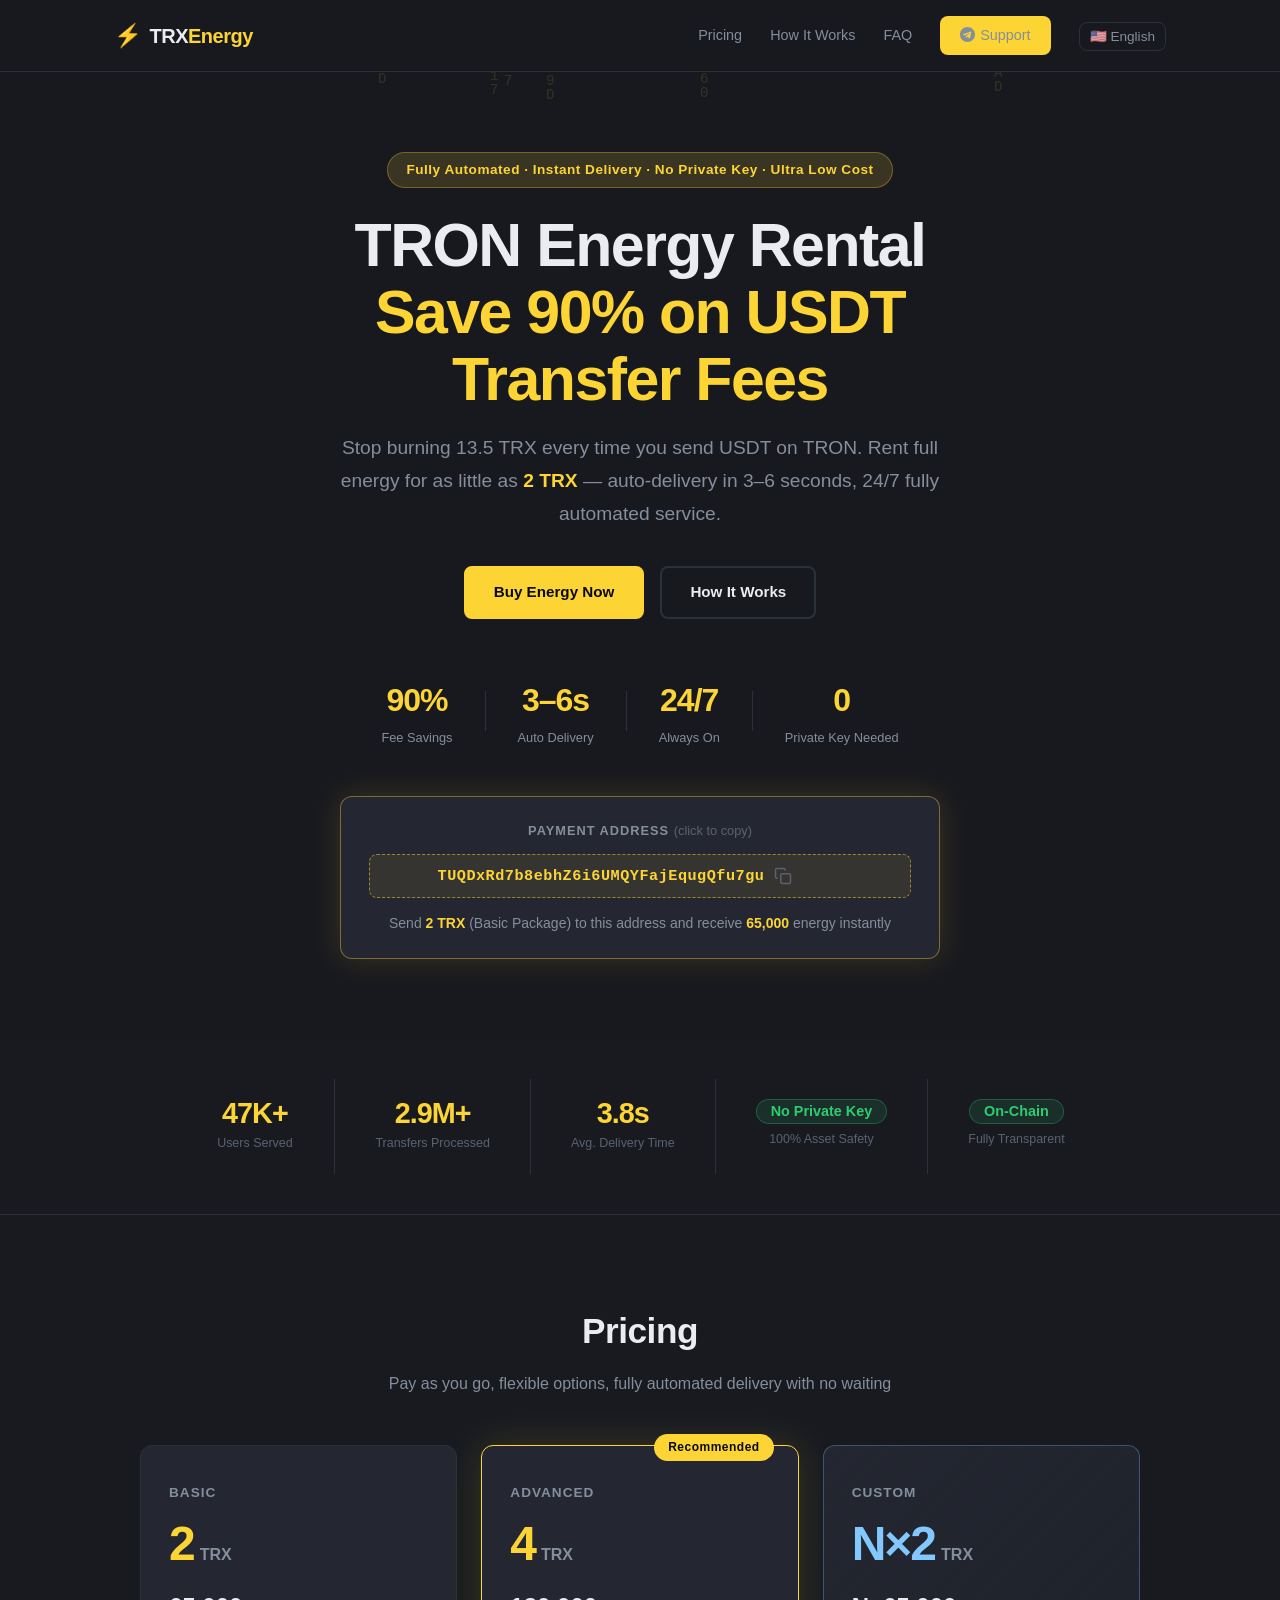
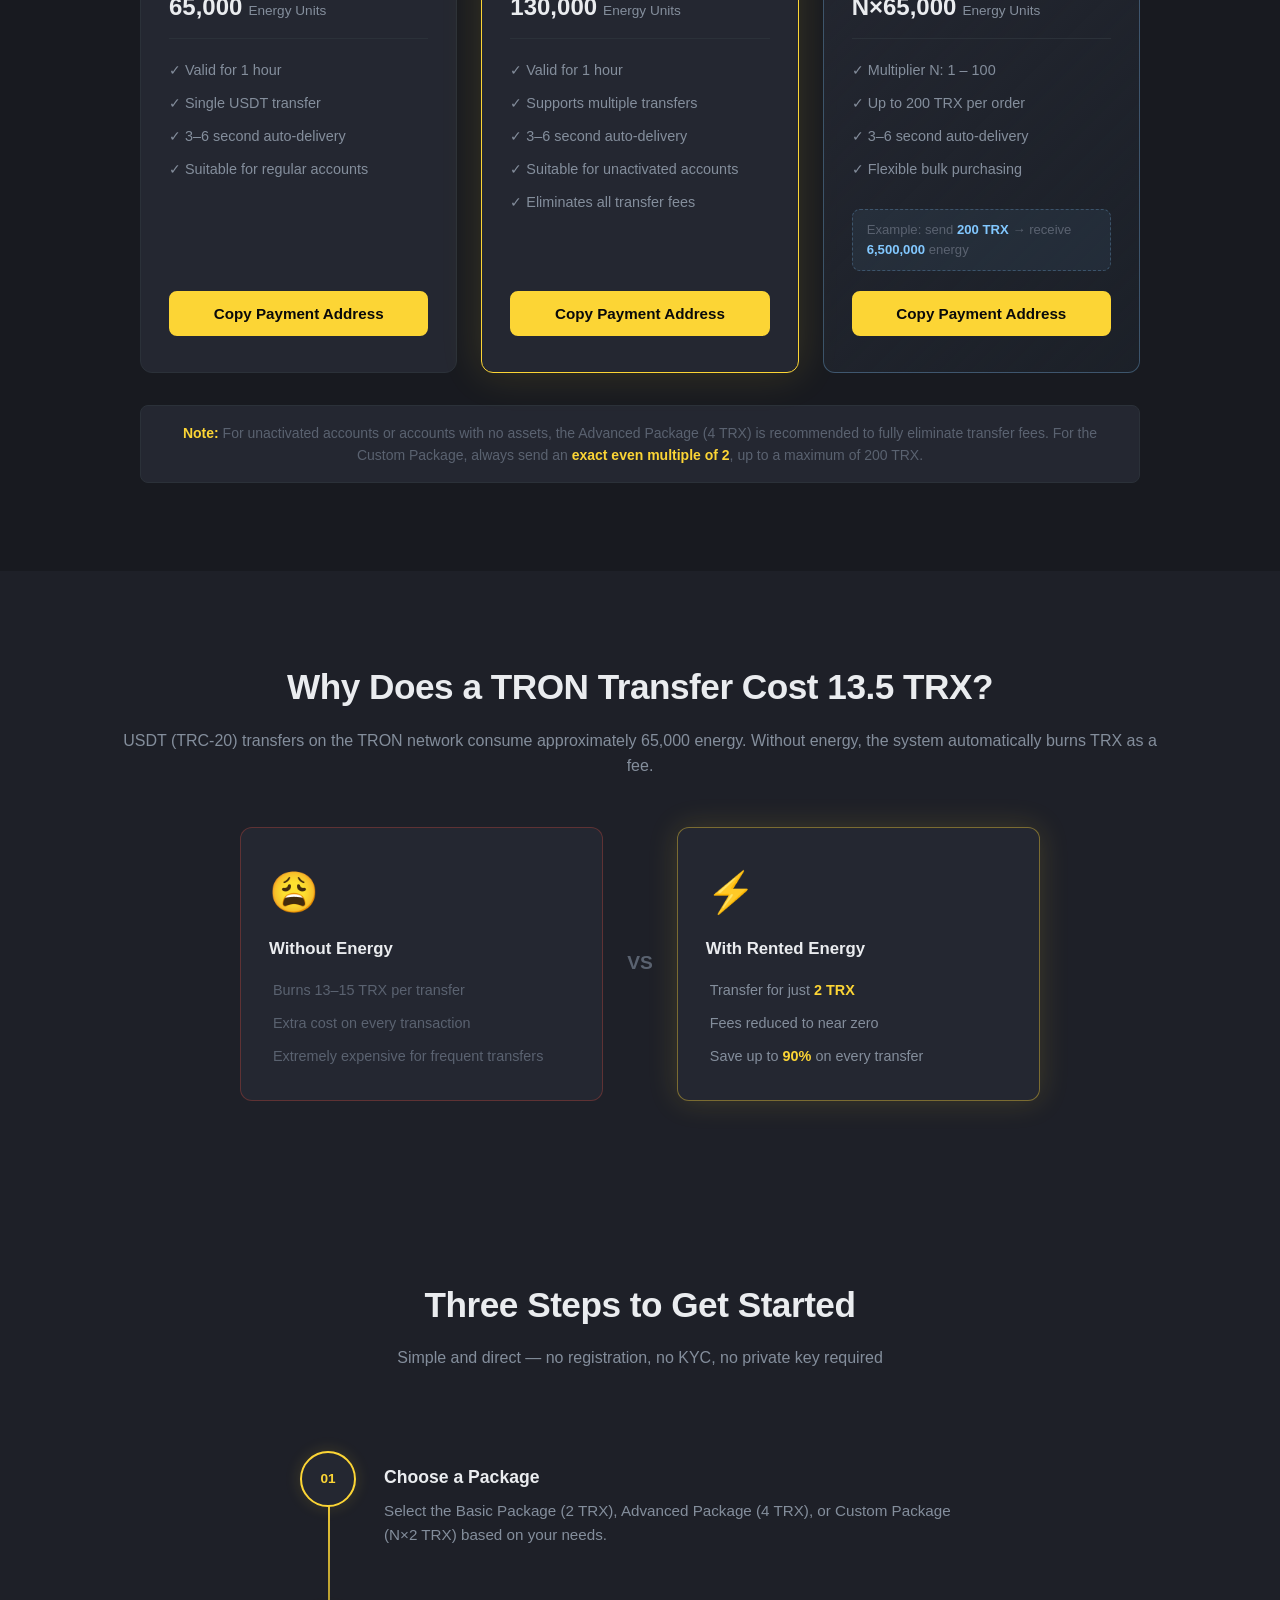
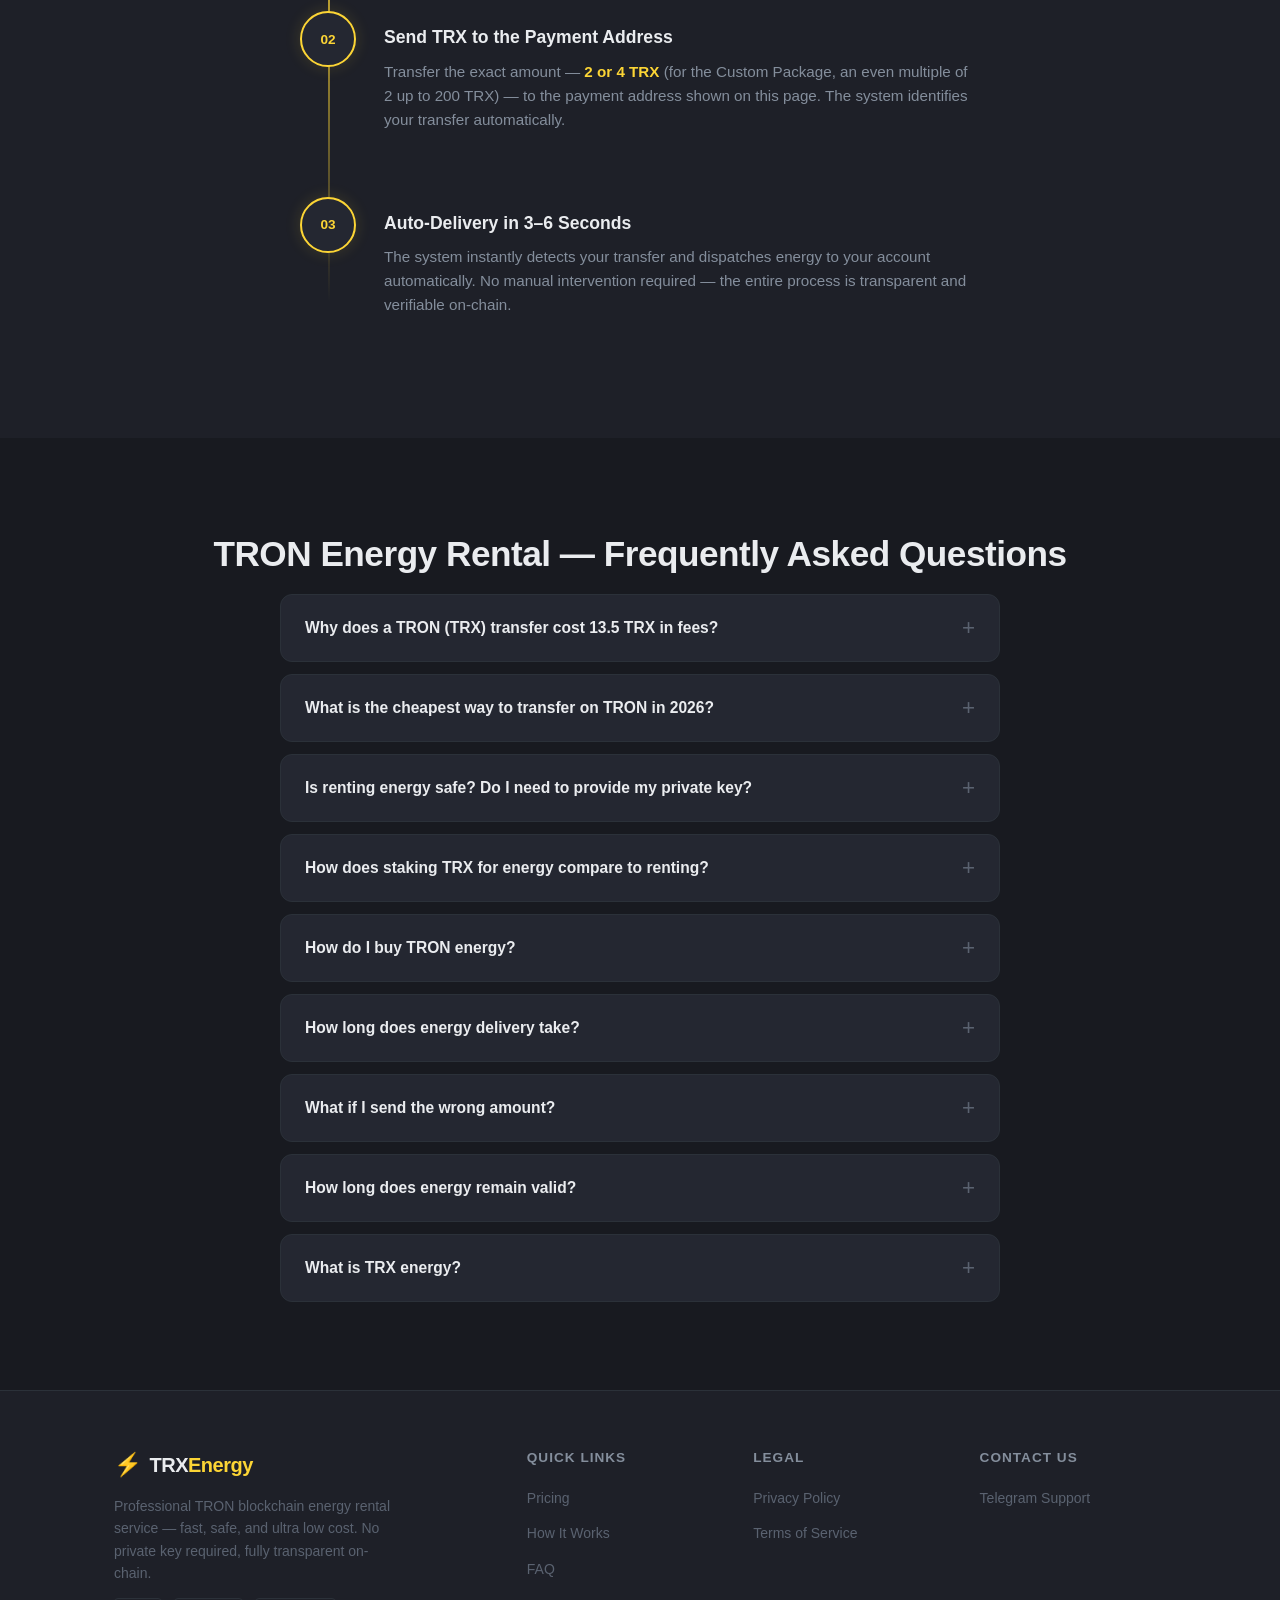
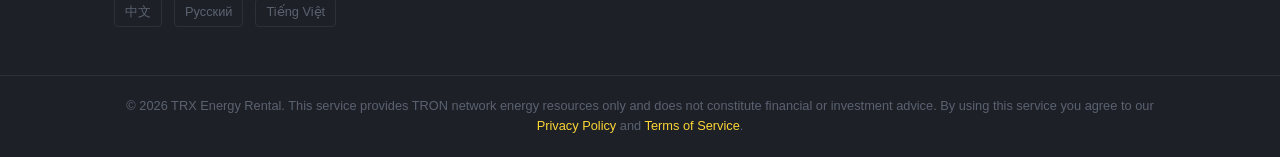
==== en/index.html @ fff0128b "feat: add multilingual legal pages and on-page SEO improvements - Add Privacy Policy and Terms of Se" ====
<!DOCTYPE html>
<html lang="en">
<head>
  <meta charset="UTF-8" />
  <meta name="viewport" content="width=device-width, initial-scale=1.0" />
  <title>TRON Energy Rental - Save 90% on USDT Transfer Fees | TRX Energy Flash Rent</title>
  <meta name="description" content="Professional TRON energy rental platform. Save up to 90% on USDT transfer fees. Buy TRX energy, instant flash delivery in 3-6 seconds. Smart contract secured, no private key required, fully transparent." />
  <meta name="keywords" content="TRON energy rental, TRON Energy Rental, USDT transfer fee, buy TRON energy, TRX energy flash swap, TRON saving guide, low cost USDT transfer, rent TRON energy, TRX energy, TRON resources" />
  <link rel="canonical" href="https://trx-energy.example.com/en/" />
  <link rel="icon" href="data:image/svg+xml,<svg xmlns='http://www.w3.org/2000/svg' viewBox='0 0 100 100'><text y='.9em' font-size='90'>⚡</text></svg>" />

  <!-- hreflang alternates -->
  <link rel="alternate" hreflang="zh-CN" href="https://trx-energy.example.com/" />
  <link rel="alternate" hreflang="en" href="https://trx-energy.example.com/en/" />
  <link rel="alternate" hreflang="ru" href="https://trx-energy.example.com/ru/" />
  <link rel="alternate" hreflang="vi" href="https://trx-energy.example.com/vi/" />
  <link rel="alternate" hreflang="x-default" href="https://trx-energy.example.com/" />

  <!-- Open Graph -->
  <meta property="og:type" content="website" />
  <meta property="og:url" content="https://trx-energy.example.com/en/" />
  <meta property="og:title" content="TRON Energy Rental | Buy TRX Energy - Save 90% on USDT Transfer Fees" />
  <meta property="og:description" content="2 TRX gets 65,000 energy. Save 90% on USDT transfer fees. Auto-delivery in 3-6 seconds, 24/7 fully automated service. No private key required." />
  <meta property="og:image" content="https://trx-energy.example.com/assets/og-image.png" />
  <meta property="og:locale" content="en_US" />
  <meta property="og:locale:alternate" content="zh_CN" />
  <meta property="og:locale:alternate" content="ru_RU" />
  <meta property="og:site_name" content="TRX Energy Rental" />

  <!-- Twitter Card -->
  <meta name="twitter:card" content="summary_large_image" />
  <meta name="twitter:title" content="TRON Energy Rental | Save 90% on USDT Transfer Fees" />
  <meta name="twitter:description" content="2 TRX gets 65,000 TRON energy. Auto-delivery in 3-6 seconds, 24/7 service." />

  <!-- JSON-LD: WebSite -->
  <script type="application/ld+json">
  {
    "@context": "https://schema.org",
    "@type": "WebSite",
    "name": "TRX Energy Rental",
    "url": "https://trx-energy.example.com/en/",
    "description": "Professional TRON energy rental platform helping users complete USDT transfers at minimal cost",
    "inLanguage": "en",
    "potentialAction": {
      "@type": "SearchAction",
      "target": "https://trx-energy.example.com/?q={search_term_string}",
      "query-input": "required name=search_term_string"
    }
  }
  </script>

  <!-- JSON-LD: Organization + AggregateRating -->
  <script type="application/ld+json">
  {
    "@context": "https://schema.org",
    "@type": "Organization",
    "name": "TRX Energy Rental",
    "url": "https://trx-energy.example.com/",
    "logo": "https://trx-energy.example.com/assets/og-image.png",
    "contactPoint": {
      "@type": "ContactPoint",
      "contactType": "customer service",
      "url": "https://t.me/trxenergysupport",
      "availableLanguage": ["English", "Chinese"]
    },
    "aggregateRating": {
      "@type": "AggregateRating",
      "ratingValue": "4.9",
      "reviewCount": "3200",
      "bestRating": "5",
      "worstRating": "1"
    }
  }
  </script>

  <!-- JSON-LD: Service + BreadcrumbList -->
  <script type="application/ld+json">
  {
    "@context": "https://schema.org",
    "@graph": [
      {
        "@type": "Service",
        "name": "TRON Energy Rental Service",
        "alternateName": "TRX Energy Rental",
        "description": "Professional TRON blockchain energy rental service. By renting energy, USDT transfer fees can be reduced by 90%, starting from just 2 TRX. Auto-delivery in 3-6 seconds, no private key required, 24/7 service.",
        "provider": {
          "@type": "Organization",
          "name": "TRX Energy Rental"
        },
        "serviceType": "Blockchain Energy Rental",
        "areaServed": "Worldwide",
        "hasOfferCatalog": {
          "@type": "OfferCatalog",
          "name": "Energy Packages",
          "itemListElement": [
            {
              "@type": "Offer",
              "name": "Basic Package",
              "price": "2",
              "priceCurrency": "TRX",
              "description": "65,000 energy, valid for 1 hour, suitable for a single USDT transfer"
            },
            {
              "@type": "Offer",
              "name": "Advanced Package",
              "price": "4",
              "priceCurrency": "TRX",
              "description": "130,000 energy, valid for 1 hour, supports multiple transfers, suitable for unactivated accounts"
            },
            {
              "@type": "Offer",
              "name": "Custom Package",
              "description": "N×2 TRX for N×65,000 energy, N up to 100, maximum 200 TRX for 6,500,000 energy"
            }
          ]
        }
      },
      {
        "@type": "BreadcrumbList",
        "itemListElement": [
          {
            "@type": "ListItem",
            "position": 1,
            "name": "Home",
            "item": "https://trx-energy.example.com/en/"
          },
          {
            "@type": "ListItem",
            "position": 2,
            "name": "Pricing",
            "item": "https://trx-energy.example.com/en/#pricing"
          },
          {
            "@type": "ListItem",
            "position": 3,
            "name": "FAQ",
            "item": "https://trx-energy.example.com/en/#faq"
          }
        ]
      }
    ]
  }
  </script>

  <!-- JSON-LD: FAQPage -->
  <script type="application/ld+json">
  {
    "@context": "https://schema.org",
    "@type": "FAQPage",
    "mainEntity": [
      {
        "@type": "Question",
        "name": "Why does a TRON (TRX) transfer cost 13.5 TRX in fees?",
        "acceptedAnswer": {
          "@type": "Answer",
          "text": "USDT (TRC-20) transfers on the TRON network require approximately 65,000 units of 'energy'. If your account has no energy, the system automatically burns approximately 13.5 TRX as a transaction fee. By renting energy, you can reduce this cost to just 2 TRX, saving around 90%."
        }
      },
      {
        "@type": "Question",
        "name": "What is the cheapest way to transfer on TRON in 2026?",
        "acceptedAnswer": {
          "@type": "Answer",
          "text": "The cheapest way to transfer on TRON is to rent energy from the TRX Energy Rental platform. For just 2 TRX you get 65,000 energy to complete one USDT transfer, saving approximately 90% compared to burning TRX fees directly. High-frequency users should consider the Custom Package for bulk energy purchases at even lower per-transfer cost."
        }
      },
      {
        "@type": "Question",
        "name": "Is renting energy safe? Do I need to provide my private key?",
        "acceptedAnswer": {
          "@type": "Answer",
          "text": "Completely safe — no private key required whatsoever. Our service uses on-chain address recognition technology. You simply send the corresponding TRX amount to the designated address, and the system automatically dispatches energy to your wallet address. No authorization or login is needed, there is zero asset risk, and everything is fully transparent on-chain."
        }
      },
      {
        "@type": "Question",
        "name": "How do I buy TRON energy?",
        "acceptedAnswer": {
          "@type": "Answer",
          "text": "Simply transfer TRX to the payment address shown on this page. The system automatically recognizes your transfer amount and instantly dispatches the corresponding energy to your account. No registration, no customer service contact needed — auto-delivery in 3-6 seconds."
        }
      },
      {
        "@type": "Question",
        "name": "How long does energy delivery take?",
        "acceptedAnswer": {
          "@type": "Answer",
          "text": "Energy is typically delivered automatically within 3-6 seconds after your transfer. The service runs 24 hours a day, 7 days a week with no human intervention — transfer anytime and receive instantly, no need to wait for business hours."
        }
      },
      {
        "@type": "Question",
        "name": "What if I send the wrong amount?",
        "acceptedAnswer": {
          "@type": "Answer",
          "text": "Please send exactly 2 or 4 TRX (or for the Custom Package, an even multiple of 2, up to 200 TRX). If the amount does not match a valid package, the system may be unable to automatically dispatch energy. If this happens, please contact customer support via the link on this page."
        }
      },
      {
        "@type": "Question",
        "name": "How long does energy remain valid?",
        "acceptedAnswer": {
          "@type": "Answer",
          "text": "Energy from every package is valid for 1 hour. Please complete your USDT transfer within 1 hour of purchase to avoid wasting expired energy."
        }
      },
      {
        "@type": "Question",
        "name": "What is TRX energy?",
        "acceptedAnswer": {
          "@type": "Answer",
          "text": "Executing smart contracts on the TRON blockchain — such as USDT TRC-20 transfers — requires an 'energy' resource. Without energy, the system burns TRX from your account as a fee (approximately 13-15 TRX). By renting energy you can dramatically reduce the real cost of each transfer, making it an essential tool for high-frequency users."
        }
      },
      {
        "@type": "Question",
        "name": "How does staking TRX for energy compare to renting?",
        "acceptedAnswer": {
          "@type": "Answer",
          "text": "Staking TRX provides long-term energy but requires locking up a large amount of TRX (roughly 10,000 TRX staked yields about 65,000 energy per day). Renting requires no locked funds — pay as you go for just 2 TRX. For retail and low-to-medium frequency users, renting is far more cost-effective; heavy users making 50+ transfers per day may consider combining both approaches."
        }
      }
    ]
  }
  </script>

  <link rel="stylesheet" href="../assets/css/style.css?v=1.0.3" />
</head>
<body>

  <!-- ===== HEADER ===== -->
  <header class="site-header" role="banner">
    <div class="container header-inner">
      <a href="/en/" class="logo" aria-label="TRX Energy Rental Home">
        <span class="logo-icon" aria-hidden="true">⚡</span>
        <span class="logo-text">TRX<em>Energy</em></span>
      </a>
      <nav class="main-nav" role="navigation" aria-label="Main navigation">
        <a href="#pricing">Pricing</a>
        <a href="#how-it-works">How It Works</a>
        <a href="#faq">FAQ</a>
        <a href="https://t.me/trxenergysupport" class="btn-nav" rel="noopener noreferrer" target="_blank">
          <svg viewBox="0 0 24 24" width="15" height="15" fill="currentColor" aria-hidden="true" style="vertical-align:-2px;margin-right:5px"><path d="M12 0C5.373 0 0 5.373 0 12s5.373 12 12 12 12-5.373 12-12S18.627 0 12 0zm5.894 8.221-1.97 9.28c-.145.658-.537.818-1.084.508l-3-2.21-1.447 1.394c-.16.16-.295.295-.605.295l.213-3.053 5.56-5.023c.242-.213-.054-.333-.373-.12L8.32 13.617l-2.96-.924c-.643-.204-.657-.643.136-.953l11.57-4.461c.537-.194 1.006.131.828.942z"/></svg>Support
        </a>
        <!-- Language switcher -->
        <div class="lang-switcher" aria-label="Language switcher">
          <span class="lang-current">🇺🇸 English</span>
          <div class="lang-dropdown">
            <a href="/" hreflang="zh-CN">🇨🇳 中文</a>
            <a href="/ru/" hreflang="ru">🇷🇺 Русский</a>
            <a href="/vi/" hreflang="vi">🇻🇳 Tiếng Việt</a>
          </div>
        </div>
      </nav>
      <button class="nav-toggle" aria-label="Toggle menu" aria-expanded="false">
        <span></span><span></span><span></span>
      </button>
    </div>
  </header>

  <main>

    <!-- ===== HERO ===== -->
    <section class="hero" aria-labelledby="hero-title">
      <canvas id="matrix-canvas" aria-hidden="true"></canvas>
      <div class="container hero-content">
        <div class="hero-badge">Fully Automated · Instant Delivery · No Private Key · Ultra Low Cost</div>
        <h1 id="hero-title">TRON Energy Rental<br /><span class="accent">Save 90% on USDT Transfer Fees</span></h1>
        <p class="hero-subtitle">Stop burning 13.5 TRX every time you send USDT on TRON. Rent full energy for as little as <strong>2 TRX</strong> — auto-delivery in 3–6 seconds, 24/7 fully automated service.</p>
        <div class="hero-actions">
          <a href="#pricing" class="btn btn-primary">Buy Energy Now</a>
          <a href="#how-it-works" class="btn btn-ghost">How It Works</a>
        </div>
        <div class="hero-stats" role="list">
          <div class="stat" role="listitem">
            <span class="stat-value">90%</span>
            <span class="stat-label">Fee Savings</span>
          </div>
          <div class="stat-divider" aria-hidden="true"></div>
          <div class="stat" role="listitem">
            <span class="stat-value">3–6s</span>
            <span class="stat-label">Auto Delivery</span>
          </div>
          <div class="stat-divider" aria-hidden="true"></div>
          <div class="stat" role="listitem">
            <span class="stat-value">24/7</span>
            <span class="stat-label">Always On</span>
          </div>
          <div class="stat-divider" aria-hidden="true"></div>
          <div class="stat" role="listitem">
            <span class="stat-value">0</span>
            <span class="stat-label">Private Key Needed</span>
          </div>
        </div>

        <!-- Payment Address -->
        <div class="pay-address-box">
          <p class="pay-address-label">Payment Address <span class="pay-address-hint">(click to copy)</span></p>
          <button class="pay-address-copy" id="copyAddress" aria-label="Copy payment address" data-address="TUQDxRd7b8ebhZ6i6UMQYFajEqugQfu7gu">
            <span class="pay-address-value">TUQDxRd7b8ebhZ6i6UMQYFajEqugQfu7gu</span>
            <svg class="copy-icon" viewBox="0 0 24 24" width="18" height="18" fill="none" stroke="currentColor" stroke-width="2" aria-hidden="true">
              <rect x="9" y="9" width="13" height="13" rx="2"/>
              <path d="M5 15H4a2 2 0 0 1-2-2V4a2 2 0 0 1 2-2h9a2 2 0 0 1 2 2v1"/>
            </svg>
            <span class="copy-feedback" aria-live="polite"></span>
          </button>
          <p class="pay-address-desc">Send <strong>2 TRX</strong> (Basic Package) to this address and receive <strong>65,000</strong> energy instantly</p>
        </div>
      </div>
    </section>

    <!-- ===== TRUST STATS ===== -->
    <section class="trust-section" aria-labelledby="trust-title">
      <div class="container">
        <h2 id="trust-title" class="sr-only">Platform Statistics</h2>
        <div class="trust-grid">
          <div class="trust-item">
            <span class="trust-value" data-target="52000" data-suffix="+">0</span>
            <span class="trust-label">Users Served</span>
          </div>
          <div class="trust-item">
            <span class="trust-value" data-target="3200000" data-suffix="+">0</span>
            <span class="trust-label">Transfers Processed</span>
          </div>
          <div class="trust-item">
            <span class="trust-value" data-target="4.2" data-suffix="s" data-float="true">0</span>
            <span class="trust-label">Avg. Delivery Time</span>
          </div>
          <div class="trust-item">
            <span class="trust-value trust-badge">No Private Key</span>
            <span class="trust-label">100% Asset Safety</span>
          </div>
          <div class="trust-item">
            <span class="trust-value trust-badge">On-Chain</span>
            <span class="trust-label">Fully Transparent</span>
          </div>
        </div>
      </div>
    </section>

    <!-- ===== PRICING ===== -->
    <section class="pricing-section" id="pricing" aria-labelledby="pricing-title">
      <div class="container">
        <h2 id="pricing-title" class="section-title">Pricing</h2>
        <p class="section-subtitle">Pay as you go, flexible options, fully automated delivery with no waiting</p>
        <div class="pricing-grid">

          <article class="pricing-card">
            <div class="pricing-tag">Basic</div>
            <div class="pricing-price">
              <span class="price-amount">2</span>
              <span class="price-unit">TRX</span>
            </div>
            <div class="pricing-energy">
              <span class="energy-value">65,000</span>
              <span class="energy-label">Energy Units</span>
            </div>
            <ul class="pricing-features">
              <li>✓ Valid for 1 hour</li>
              <li>✓ Single USDT transfer</li>
              <li>✓ 3–6 second auto-delivery</li>
              <li>✓ Suitable for regular accounts</li>
            </ul>
            <button class="btn btn-primary btn-block btn-copy-addr" data-address="TUQDxRd7b8ebhZ6i6UMQYFajEqugQfu7gu">Copy Payment Address</button>
          </article>

          <article class="pricing-card pricing-card-featured">
            <div class="pricing-badge">Recommended</div>
            <div class="pricing-tag">Advanced</div>
            <div class="pricing-price">
              <span class="price-amount">4</span>
              <span class="price-unit">TRX</span>
            </div>
            <div class="pricing-energy">
              <span class="energy-value">130,000</span>
              <span class="energy-label">Energy Units</span>
            </div>
            <ul class="pricing-features">
              <li>✓ Valid for 1 hour</li>
              <li>✓ Supports multiple transfers</li>
              <li>✓ 3–6 second auto-delivery</li>
              <li>✓ Suitable for unactivated accounts</li>
              <li>✓ Eliminates all transfer fees</li>
            </ul>
            <button class="btn btn-primary btn-block btn-copy-addr" data-address="TUQDxRd7b8ebhZ6i6UMQYFajEqugQfu7gu">Copy Payment Address</button>
          </article>

          <article class="pricing-card pricing-card-custom">
            <div class="pricing-tag">Custom</div>
            <div class="pricing-price">
              <span class="price-amount">N×2</span>
              <span class="price-unit">TRX</span>
            </div>
            <div class="pricing-energy">
              <span class="energy-value">N×65,000</span>
              <span class="energy-label">Energy Units</span>
            </div>
            <ul class="pricing-features">
              <li>✓ Multiplier N: 1 – 100</li>
              <li>✓ Up to 200 TRX per order</li>
              <li>✓ 3–6 second auto-delivery</li>
              <li>✓ Flexible bulk purchasing</li>
            </ul>
            <div class="custom-example">
              Example: send <strong>200 TRX</strong> → receive <strong>6,500,000</strong> energy
            </div>
            <button class="btn btn-primary btn-block btn-copy-addr" data-address="TUQDxRd7b8ebhZ6i6UMQYFajEqugQfu7gu">Copy Payment Address</button>
          </article>

        </div>

        <p class="pricing-note">
          <strong>Note:</strong> For unactivated accounts or accounts with no assets, the Advanced Package (4 TRX) is recommended to fully eliminate transfer fees. For the Custom Package, always send an <strong>exact even multiple of 2</strong>, up to a maximum of 200 TRX.
        </p>
      </div>
    </section>

    <!-- ===== WHY SECTION ===== -->
    <section class="why-section" aria-labelledby="why-title">
      <div class="container">
        <h2 id="why-title" class="section-title">Why Does a TRON Transfer Cost 13.5 TRX?</h2>
        <p class="section-subtitle">USDT (TRC-20) transfers on the TRON network consume approximately 65,000 energy. Without energy, the system automatically burns TRX as a fee.</p>
        <div class="compare-grid">
          <article class="compare-card compare-bad">
            <div class="compare-icon" aria-hidden="true">😩</div>
            <h3>Without Energy</h3>
            <ul>
              <li>Burns 13–15 TRX per transfer</li>
              <li>Extra cost on every transaction</li>
              <li>Extremely expensive for frequent transfers</li>
            </ul>
          </article>
          <div class="compare-arrow" aria-hidden="true">VS</div>
          <article class="compare-card compare-good">
            <div class="compare-icon" aria-hidden="true">⚡</div>
            <h3>With Rented Energy</h3>
            <ul>
              <li>Transfer for just <strong>2 TRX</strong></li>
              <li>Fees reduced to near zero</li>
              <li>Save up to <strong>90%</strong> on every transfer</li>
            </ul>
          </article>
        </div>
      </div>
    </section>

    <!-- ===== HOW IT WORKS ===== -->
    <section class="how-section" id="how-it-works" aria-labelledby="how-title">
      <div class="container">
        <h2 id="how-title" class="section-title">Three Steps to Get Started</h2>
        <p class="section-subtitle">Simple and direct — no registration, no KYC, no private key required</p>
        <ol class="steps-list">
          <li class="step">
            <div class="step-number" aria-hidden="true">01</div>
            <div class="step-content">
              <h3>Choose a Package</h3>
              <p>Select the Basic Package (2 TRX), Advanced Package (4 TRX), or Custom Package (N×2 TRX) based on your needs.</p>
            </div>
          </li>
          <li class="step">
            <div class="step-number" aria-hidden="true">02</div>
            <div class="step-content">
              <h3>Send TRX to the Payment Address</h3>
              <p>Transfer the exact amount — <strong>2 or 4 TRX</strong> (for the Custom Package, an even multiple of 2 up to 200 TRX) — to the payment address shown on this page. The system identifies your transfer automatically.</p>
            </div>
          </li>
          <li class="step">
            <div class="step-number" aria-hidden="true">03</div>
            <div class="step-content">
              <h3>Auto-Delivery in 3–6 Seconds</h3>
              <p>The system instantly detects your transfer and dispatches energy to your account automatically. No manual intervention required — the entire process is transparent and verifiable on-chain.</p>
            </div>
          </li>
        </ol>
      </div>
    </section>

    <!-- ===== FAQ ===== -->
    <section class="faq-section" id="faq" aria-labelledby="faq-title">
      <div class="container">
        <h2 id="faq-title" class="section-title">TRON Energy Rental — Frequently Asked Questions</h2>
        <dl class="faq-list">

          <div class="faq-item">
            <dt class="faq-question">
              <button aria-expanded="false" aria-controls="faq-1">Why does a TRON (TRX) transfer cost 13.5 TRX in fees?</button>
            </dt>
            <dd class="faq-answer" id="faq-1" hidden>
              USDT (TRC-20) transfers on the TRON network require approximately 65,000 units of "energy". If your account has no energy, the system automatically burns approximately <strong>13.5 TRX</strong> as a transaction fee. By renting energy, you can reduce this cost to just 2 TRX, saving around <strong>90%</strong>.
            </dd>
          </div>

          <div class="faq-item">
            <dt class="faq-question">
              <button aria-expanded="false" aria-controls="faq-2">What is the cheapest way to transfer on TRON in 2026?</button>
            </dt>
            <dd class="faq-answer" id="faq-2" hidden>
              The cheapest way to transfer on TRON is to rent energy from the TRX Energy Rental platform. For just <strong>2 TRX</strong> you get 65,000 energy to complete one USDT transfer, saving approximately 90% compared to burning TRX fees directly. High-frequency users should consider the Custom Package for bulk energy at an even lower per-transfer cost.
            </dd>
          </div>

          <div class="faq-item">
            <dt class="faq-question">
              <button aria-expanded="false" aria-controls="faq-3">Is renting energy safe? Do I need to provide my private key?</button>
            </dt>
            <dd class="faq-answer" id="faq-3" hidden>
              <strong>Completely safe — no private key required.</strong> Our service uses on-chain address recognition technology. You simply send the corresponding TRX amount to the designated address, and the system automatically dispatches energy to your wallet. No authorization or login is needed, there is zero asset risk, and everything is fully transparent and verifiable on-chain.
            </dd>
          </div>

          <div class="faq-item">
            <dt class="faq-question">
              <button aria-expanded="false" aria-controls="faq-4">How does staking TRX for energy compare to renting?</button>
            </dt>
            <dd class="faq-answer" id="faq-4" hidden>
              Staking TRX provides long-term energy but requires locking up a large amount of funds (roughly 10,000 TRX staked yields about 65,000 energy per day). Renting requires no locked funds — <strong>pay just 2 TRX as you go</strong>. For retail and low-to-medium frequency users, renting is far more economical. Users making 50+ transfers daily may consider combining both approaches.
            </dd>
          </div>

          <div class="faq-item">
            <dt class="faq-question">
              <button aria-expanded="false" aria-controls="faq-5">How do I buy TRON energy?</button>
            </dt>
            <dd class="faq-answer" id="faq-5" hidden>
              Simply transfer TRX to the payment address shown on this page. The system automatically recognizes your transfer amount and instantly dispatches the corresponding energy to your account. No registration or customer service contact needed — auto-delivery in 3–6 seconds.
            </dd>
          </div>

          <div class="faq-item">
            <dt class="faq-question">
              <button aria-expanded="false" aria-controls="faq-6">How long does energy delivery take?</button>
            </dt>
            <dd class="faq-answer" id="faq-6" hidden>
              Energy is typically delivered automatically within 3–6 seconds after your transfer. The service operates 24 hours a day, 7 days a week with no human intervention — transfer anytime and receive instantly, no need to wait for business hours.
            </dd>
          </div>

          <div class="faq-item">
            <dt class="faq-question">
              <button aria-expanded="false" aria-controls="faq-7">What if I send the wrong amount?</button>
            </dt>
            <dd class="faq-answer" id="faq-7" hidden>
              Please send exactly 2 or 4 TRX (or for the Custom Package, an even multiple of 2, up to 200 TRX). If the amount does not match a valid package, the system may be unable to automatically dispatch energy. If this happens, please contact customer support via the Telegram link on this page.
            </dd>
          </div>

          <div class="faq-item">
            <dt class="faq-question">
              <button aria-expanded="false" aria-controls="faq-8">How long does energy remain valid?</button>
            </dt>
            <dd class="faq-answer" id="faq-8" hidden>
              Energy from every package is valid for <strong>1 hour</strong>. Please complete your USDT transfer within 1 hour of purchase to avoid wasting expired energy.
            </dd>
          </div>

          <div class="faq-item">
            <dt class="faq-question">
              <button aria-expanded="false" aria-controls="faq-9">What is TRX energy?</button>
            </dt>
            <dd class="faq-answer" id="faq-9" hidden>
              Executing smart contracts on the TRON blockchain — such as USDT TRC-20 transfers — consumes an "energy" resource. Without energy, the system burns TRX from your account as a fee (approximately 13–15 TRX per transfer). By renting energy you can dramatically reduce the real cost of each transfer, making it an essential tool for frequent TRON users.
            </dd>
          </div>

        </dl>
      </div>
    </section>

  </main>

  <!-- ===== FOOTER ===== -->
  <footer class="site-footer" id="contact" role="contentinfo">
    <div class="container footer-inner">
      <div class="footer-brand">
        <a href="/en/" class="logo" aria-label="TRX Energy Rental Home">
          <span class="logo-icon" aria-hidden="true">⚡</span>
          <span class="logo-text">TRX<em>Energy</em></span>
        </a>
        <p>Professional TRON blockchain energy rental service — fast, safe, and ultra low cost. No private key required, fully transparent on-chain.</p>
        <div class="footer-langs">
          <a href="/" hreflang="zh-CN">中文</a>
          <a href="/ru/" hreflang="ru">Русский</a>
          <a href="/vi/" hreflang="vi">Tiếng Việt</a>
        </div>
      </div>
      <nav class="footer-nav" aria-label="Footer navigation">
        <h3>Quick Links</h3>
        <ul>
          <li><a href="#pricing">Pricing</a></li>
          <li><a href="#how-it-works">How It Works</a></li>
          <li><a href="#faq">FAQ</a></li>
        </ul>
      </nav>
      <div class="footer-legal">
        <h3>Legal</h3>
        <ul>
          <li><a href="/en/privacy.html">Privacy Policy</a></li>
          <li><a href="/en/terms.html">Terms of Service</a></li>
        </ul>
      </div>
      <div class="footer-contact">
        <h3>Contact Us</h3>
        <ul>
          <li><a href="https://t.me/trxenergysupport" rel="noopener noreferrer" target="_blank">Telegram Support</a></li>
        </ul>
      </div>
    </div>
    <div class="footer-bottom">
      <div class="container">
        <p>&copy; 2026 TRX Energy Rental. This service provides TRON network energy resources only and does not constitute financial or investment advice. By using this service you agree to our <a href="/en/privacy.html">Privacy Policy</a> and <a href="/en/terms.html">Terms of Service</a>.</p>
      </div>
    </div>
  </footer>

  <script src="../assets/js/main.js?v=1.0.3"></script>
</body>
</html>
---- assets/css/style.css ----
/* ============================================================
   TRX Energy - Stylesheet
   Inspired by hashrace.dev dark crypto aesthetic
   ============================================================ */

/* ---------- CSS Custom Properties ---------- */
:root {
  --bg-primary:    #181A20;
  --bg-secondary:  #1E2028;
  --bg-card:       #242731;
  --border:        #2B3139;
  --accent:        #FCD535;
  --accent-dark:   #d4a800;
  --accent-glow:   rgba(252, 213, 53, 0.15);
  --text-primary:  #EAECEF;
  --text-secondary:#848E9C;
  --text-muted:    #5A6270;
  --success:       #2ECC71;
  --danger:        #E74C3C;
  --font-sans:     "Segoe UI", Roboto, "Helvetica Neue", Arial, sans-serif;
  --radius:        12px;
  --radius-sm:     8px;
  --transition:    0.2s ease;
  --shadow:        0 4px 24px rgba(0, 0, 0, 0.4);
  --shadow-accent: 0 4px 20px rgba(252, 213, 53, 0.25);
}

/* ---------- Reset & Base ---------- */
*, *::before, *::after {
  box-sizing: border-box;
  margin: 0;
  padding: 0;
}

html {
  scroll-behavior: smooth;
  font-size: 16px;
}

body {
  font-family: var(--font-sans);
  background-color: var(--bg-primary);
  color: var(--text-primary);
  line-height: 1.6;
  -webkit-font-smoothing: antialiased;
  overflow-x: hidden;
}

a {
  color: var(--accent);
  text-decoration: none;
  transition: color var(--transition), opacity var(--transition);
}

a:hover { opacity: 0.85; }

ul, ol { list-style: none; }

img { max-width: 100%; display: block; }

/* ---------- Utility ---------- */
.container {
  max-width: 1100px;
  margin: 0 auto;
  padding: 0 24px;
}

.accent { color: var(--accent); }

.section-title {
  font-size: clamp(1.6rem, 3vw, 2.2rem);
  font-weight: 800;
  letter-spacing: -0.5px;
  text-align: center;
  margin-bottom: 12px;
}

.section-subtitle {
  color: var(--text-secondary);
  text-align: center;
  font-size: 1rem;
  margin-bottom: 48px;
}

/* ---------- Buttons ---------- */
.btn {
  display: inline-flex;
  align-items: center;
  justify-content: center;
  gap: 8px;
  padding: 12px 28px;
  border-radius: var(--radius-sm);
  font-weight: 700;
  font-size: 0.95rem;
  cursor: pointer;
  border: 2px solid transparent;
  transition: all var(--transition);
  text-decoration: none;
  white-space: nowrap;
}

.btn-primary {
  background: var(--accent);
  color: #0a0a0a;
  border-color: var(--accent);
}
.btn-primary:hover {
  background: var(--accent-dark);
  border-color: var(--accent-dark);
  opacity: 1;
  transform: translateY(-1px);
  box-shadow: var(--shadow-accent);
}

.btn-ghost {
  background: transparent;
  color: var(--text-primary);
  border-color: var(--border);
}
.btn-ghost:hover {
  border-color: var(--accent);
  color: var(--accent);
  opacity: 1;
}

.btn-block { width: 100%; }

.btn-lg {
  padding: 16px 40px;
  font-size: 1.05rem;
}

.btn-nav {
  background: var(--accent);
  color: #0a0a0a;
  padding: 8px 20px;
  border-radius: var(--radius-sm);
  font-weight: 700;
  font-size: 0.9rem;
  transition: all var(--transition);
}
.btn-nav:hover {
  background: var(--accent-dark);
  opacity: 1;
}

/* ---------- Header ---------- */
.site-header {
  position: sticky;
  top: 0;
  z-index: 100;
  height: 72px;
  background: rgba(24, 26, 32, 0.92);
  backdrop-filter: blur(12px);
  -webkit-backdrop-filter: blur(12px);
  border-bottom: 1px solid var(--border);
}

.header-inner {
  display: flex;
  align-items: center;
  justify-content: space-between;
  height: 100%;
}

.logo {
  display: flex;
  align-items: center;
  gap: 8px;
  color: var(--text-primary);
  font-weight: 800;
  font-size: 1.25rem;
  letter-spacing: -0.5px;
}
.logo:hover { opacity: 0.9; }
.logo-icon { font-size: 1.4rem; }
.logo-text em {
  color: var(--accent);
  font-style: normal;
}

.main-nav {
  display: flex;
  align-items: center;
  gap: 28px;
}

.main-nav a {
  color: var(--text-secondary);
  font-size: 0.9rem;
  font-weight: 500;
  transition: color var(--transition);
}
.main-nav a:hover { color: var(--text-primary); opacity: 1; }

.nav-toggle {
  display: none;
  flex-direction: column;
  gap: 5px;
  background: none;
  border: none;
  cursor: pointer;
  padding: 4px;
}
.nav-toggle span {
  display: block;
  width: 22px;
  height: 2px;
  background: var(--text-primary);
  border-radius: 2px;
  transition: all var(--transition);
}

/* ---------- Hero ---------- */
.hero {
  position: relative;
  min-height: 85vh;
  display: flex;
  align-items: center;
  overflow: hidden;
  padding: 80px 0;
}

#matrix-canvas {
  position: absolute;
  inset: 0;
  width: 100%;
  height: 100%;
  opacity: 0.12;
  pointer-events: none;
}

.hero-content {
  position: relative;
  z-index: 1;
  text-align: center;
  max-width: 800px;
  margin: 0 auto;
}

.hero-badge {
  display: inline-block;
  background: var(--accent-glow);
  border: 1px solid rgba(252, 213, 53, 0.3);
  color: var(--accent);
  padding: 6px 18px;
  border-radius: 50px;
  font-size: 0.85rem;
  font-weight: 600;
  letter-spacing: 0.5px;
  margin-bottom: 24px;
}

.hero h1 {
  font-size: clamp(2.4rem, 6vw, 3.8rem);
  font-weight: 900;
  letter-spacing: -1.5px;
  line-height: 1.1;
  margin-bottom: 20px;
}

.hero-subtitle {
  font-size: clamp(1rem, 2vw, 1.2rem);
  color: var(--text-secondary);
  max-width: 600px;
  margin: 0 auto 36px;
  line-height: 1.7;
}
.hero-subtitle strong { color: var(--accent); }

.hero-actions {
  display: flex;
  gap: 16px;
  justify-content: center;
  flex-wrap: wrap;
  margin-bottom: 56px;
}

.hero-stats {
  display: flex;
  align-items: center;
  justify-content: center;
  gap: 32px;
  flex-wrap: wrap;
}

.stat {
  display: flex;
  flex-direction: column;
  align-items: center;
}

.stat-value {
  font-size: 2rem;
  font-weight: 900;
  color: var(--accent);
  letter-spacing: -1px;
}

.stat-label {
  font-size: 0.8rem;
  color: var(--text-secondary);
  margin-top: 2px;
}

.stat-divider {
  width: 1px;
  height: 40px;
  background: var(--border);
}

/* ---------- Why Section ---------- */
.why-section {
  padding: 88px 0;
  background: var(--bg-secondary);
}

.compare-grid {
  display: grid;
  grid-template-columns: 1fr auto 1fr;
  gap: 24px;
  align-items: center;
  max-width: 800px;
  margin: 0 auto;
}

.compare-card {
  background: var(--bg-card);
  border: 1px solid var(--border);
  border-radius: var(--radius);
  padding: 32px 28px;
}

.compare-card h3 {
  font-size: 1.05rem;
  font-weight: 700;
  margin: 12px 0 16px;
}

.compare-card ul { display: flex; flex-direction: column; gap: 10px; }
.compare-card li {
  color: var(--text-secondary);
  font-size: 0.9rem;
  padding-left: 4px;
}

.compare-bad { border-color: rgba(231, 76, 60, 0.3); }
.compare-bad .compare-icon { font-size: 2.5rem; }
.compare-bad li { color: var(--text-muted); }

.compare-good {
  border-color: rgba(252, 213, 53, 0.4);
  box-shadow: 0 0 30px var(--accent-glow);
}
.compare-good .compare-icon { font-size: 2.5rem; }
.compare-good strong { color: var(--accent); }

.compare-arrow {
  font-size: 1.2rem;
  font-weight: 900;
  color: var(--text-muted);
  text-align: center;
}

/* ---------- Pricing ---------- */
.pricing-section {
  padding: 88px 0;
}

.pricing-grid {
  display: grid;
  grid-template-columns: repeat(3, 1fr);
  gap: 24px;
  max-width: 1000px;
  margin: 0 auto 32px;
}

.pricing-card {
  background: var(--bg-card);
  border: 1px solid var(--border);
  border-radius: var(--radius);
  padding: 36px 28px;
  position: relative;
  transition: border-color var(--transition), box-shadow var(--transition);
  display: flex;
  flex-direction: column;
}

.pricing-card .btn-block {
  margin-top: auto;
}
.pricing-card:hover {
  border-color: rgba(252, 213, 53, 0.3);
}

.pricing-card-featured {
  border-color: var(--accent);
  box-shadow: 0 0 40px var(--accent-glow);
}

.pricing-card-custom {
  border-color: rgba(130, 200, 255, 0.3);
  background: linear-gradient(135deg, var(--bg-card) 0%, rgba(130,200,255,0.04) 100%);
}
.pricing-card-custom .price-amount { color: #82c8ff; }
.pricing-card-custom .energy-value { color: var(--text-primary); }

.custom-example {
  font-size: 0.82rem;
  color: var(--text-muted);
  background: rgba(130,200,255,0.07);
  border: 1px dashed rgba(130,200,255,0.25);
  border-radius: var(--radius-sm);
  padding: 10px 14px;
  margin-bottom: 20px;
  line-height: 1.5;
}
.custom-example strong { color: #82c8ff; }

.pricing-badge {
  position: absolute;
  top: -12px;
  right: 24px;
  background: var(--accent);
  color: #0a0a0a;
  font-size: 0.75rem;
  font-weight: 800;
  padding: 4px 14px;
  border-radius: 50px;
  letter-spacing: 0.5px;
}

.pricing-tag {
  font-size: 0.85rem;
  font-weight: 600;
  color: var(--text-secondary);
  letter-spacing: 1px;
  text-transform: uppercase;
  margin-bottom: 16px;
}

.pricing-price {
  display: flex;
  align-items: baseline;
  gap: 6px;
  margin-bottom: 8px;
}

.price-amount {
  font-size: 3rem;
  font-weight: 900;
  color: var(--accent);
  letter-spacing: -2px;
  line-height: 1;
}

.price-unit {
  font-size: 1rem;
  color: var(--text-secondary);
  font-weight: 600;
}

.pricing-energy {
  display: flex;
  align-items: baseline;
  gap: 6px;
  padding: 12px 0;
  border-bottom: 1px solid var(--border);
  margin-bottom: 20px;
}

.energy-value {
  font-size: 1.5rem;
  font-weight: 800;
  color: var(--text-primary);
}

.energy-label {
  font-size: 0.85rem;
  color: var(--text-secondary);
}

.pricing-features {
  display: flex;
  flex-direction: column;
  gap: 10px;
  margin-bottom: 28px;
}

.pricing-features li {
  font-size: 0.9rem;
  color: var(--text-secondary);
}

/* ---------- Payment Address ---------- */
.pay-address-box {
  max-width: 600px;
  margin: 48px auto 0;
  background: var(--bg-card);
  border: 1px solid rgba(252, 213, 53, 0.4);
  border-radius: var(--radius);
  padding: 24px 28px;
  text-align: center;
  box-shadow: 0 0 32px var(--accent-glow);
}

.pay-address-label {
  font-size: 0.8rem;
  font-weight: 700;
  letter-spacing: 1px;
  text-transform: uppercase;
  color: var(--text-secondary);
  margin-bottom: 12px;
}

.pay-address-hint {
  font-weight: 400;
  text-transform: none;
  letter-spacing: 0;
  color: var(--text-muted);
}

.pay-address-copy {
  display: inline-flex;
  align-items: center;
  gap: 10px;
  background: rgba(252, 213, 53, 0.08);
  border: 1px dashed rgba(252, 213, 53, 0.5);
  border-radius: var(--radius-sm);
  padding: 12px 20px;
  cursor: pointer;
  transition: all var(--transition);
  margin-bottom: 14px;
  width: 100%;
  justify-content: center;
}
.pay-address-copy:hover {
  background: rgba(252, 213, 53, 0.15);
  border-color: var(--accent);
}
.pay-address-copy:active { transform: scale(0.99); }

.pay-address-value {
  font-family: "Courier New", Courier, monospace;
  font-size: 0.95rem;
  color: var(--accent);
  font-weight: 700;
  letter-spacing: 0.5px;
  word-break: break-all;
}

.copy-icon {
  color: var(--text-muted);
  flex-shrink: 0;
  transition: color var(--transition);
}
.pay-address-copy:hover .copy-icon { color: var(--accent); }

.copy-feedback {
  font-size: 0.78rem;
  color: var(--success);
  font-weight: 600;
  min-width: 40px;
}

.pay-address-desc {
  font-size: 0.875rem;
  color: var(--text-secondary);
}
.pay-address-desc strong { color: var(--accent); }

/* ---------- Pricing Note ---------- */
.pricing-note {
  max-width: 1000px;
  margin: 0 auto;
  text-align: center;
  font-size: 0.875rem;
  color: var(--text-muted);
  background: var(--bg-card);
  border: 1px solid var(--border);
  border-radius: var(--radius-sm);
  padding: 16px 24px;
}
.pricing-note strong { color: var(--accent); }

/* ---------- How It Works ---------- */
.how-section {
  padding: 88px 0;
  background: var(--bg-secondary);
}

.steps-list {
  display: flex;
  flex-direction: column;
  gap: 0;
  max-width: 680px;
  margin: 0 auto;
  position: relative;
}

.steps-list::before {
  content: "";
  position: absolute;
  left: 28px;
  top: 48px;
  bottom: 48px;
  width: 2px;
  background: linear-gradient(to bottom, var(--accent), transparent);
}

.step {
  display: flex;
  gap: 28px;
  align-items: flex-start;
  padding: 32px 0;
}

.step-number {
  flex-shrink: 0;
  width: 56px;
  height: 56px;
  border-radius: 50%;
  background: var(--bg-card);
  border: 2px solid var(--accent);
  display: flex;
  align-items: center;
  justify-content: center;
  font-size: 0.85rem;
  font-weight: 900;
  color: var(--accent);
  position: relative;
  z-index: 1;
  box-shadow: 0 0 16px var(--accent-glow);
}

.step-content h3 {
  font-size: 1.1rem;
  font-weight: 700;
  margin-bottom: 8px;
  padding-top: 12px;
}

.step-content p {
  color: var(--text-secondary);
  font-size: 0.95rem;
  line-height: 1.6;
}
.step-content strong { color: var(--accent); }

/* ---------- FAQ ---------- */
.faq-section {
  padding: 88px 0;
}

.faq-list {
  max-width: 720px;
  margin: 0 auto;
  display: flex;
  flex-direction: column;
  gap: 12px;
}

.faq-item {
  background: var(--bg-card);
  border: 1px solid var(--border);
  border-radius: var(--radius);
  overflow: hidden;
  transition: border-color var(--transition);
}
.faq-item:hover { border-color: rgba(252, 213, 53, 0.3); }
.faq-item.open { border-color: rgba(252, 213, 53, 0.4); }

.faq-question button {
  width: 100%;
  text-align: left;
  background: none;
  border: none;
  cursor: pointer;
  color: var(--text-primary);
  font-size: 0.975rem;
  font-weight: 600;
  padding: 20px 24px;
  display: flex;
  justify-content: space-between;
  align-items: center;
  gap: 16px;
  transition: color var(--transition);
}
.faq-question button:hover { color: var(--accent); }
.faq-question button::after {
  content: "+";
  font-size: 1.4rem;
  font-weight: 300;
  color: var(--text-muted);
  flex-shrink: 0;
  transition: transform var(--transition);
}
.faq-item.open .faq-question button::after {
  transform: rotate(45deg);
  color: var(--accent);
}

.faq-answer {
  padding: 0 24px 20px;
  color: var(--text-secondary);
  font-size: 0.9rem;
  line-height: 1.7;
}
.faq-answer[hidden] { display: none; }

/* ---------- CTA Section ---------- */
.cta-section {
  padding: 88px 0;
  background: linear-gradient(135deg, var(--bg-secondary) 0%, rgba(252,213,53,0.05) 100%);
  border-top: 1px solid var(--border);
  border-bottom: 1px solid var(--border);
}

.cta-inner {
  text-align: center;
}

.cta-inner h2 {
  font-size: clamp(1.8rem, 3vw, 2.4rem);
  font-weight: 900;
  letter-spacing: -0.5px;
  margin-bottom: 12px;
}

.cta-inner p {
  color: var(--text-secondary);
  margin-bottom: 36px;
  font-size: 1rem;
}

/* ---------- Footer ---------- */
.site-footer {
  background: var(--bg-secondary);
  padding: 56px 0 0;
  border-top: 1px solid var(--border);
}

.footer-inner {
  display: grid;
  grid-template-columns: 2fr 1fr 1fr 1fr;
  gap: 40px;
  padding-bottom: 48px;
}

.footer-brand .logo { margin-bottom: 12px; }
.footer-brand p {
  color: var(--text-muted);
  font-size: 0.875rem;
  max-width: 280px;
  line-height: 1.6;
}

.footer-nav h3,
.footer-contact h3,
.footer-legal h3 {
  font-size: 0.85rem;
  font-weight: 700;
  letter-spacing: 1px;
  text-transform: uppercase;
  color: var(--text-secondary);
  margin-bottom: 16px;
}

.footer-nav ul,
.footer-contact ul,
.footer-legal ul {
  display: flex;
  flex-direction: column;
  gap: 10px;
}

.footer-nav a,
.footer-contact a,
.footer-legal a {
  color: var(--text-muted);
  font-size: 0.875rem;
  transition: color var(--transition);
}
.footer-nav a:hover,
.footer-contact a:hover,
.footer-legal a:hover {
  color: var(--accent);
  opacity: 1;
}

.footer-bottom {
  border-top: 1px solid var(--border);
  padding: 20px 0;
}

.footer-bottom p {
  text-align: center;
  font-size: 0.8rem;
  color: var(--text-muted);
}

/* ---------- Telegram Float ---------- */
.telegram-float {
  position: fixed;
  bottom: 28px;
  right: 28px;
  z-index: 200;
  width: 52px;
  height: 52px;
  border-radius: 50%;
  background: var(--accent);
  color: #0a0a0a;
  display: flex;
  align-items: center;
  justify-content: center;
  box-shadow: 0 4px 20px rgba(252, 213, 53, 0.4);
  transition: transform var(--transition), box-shadow var(--transition);
}
.telegram-float:hover {
  transform: scale(1.1);
  box-shadow: 0 6px 28px rgba(252, 213, 53, 0.6);
  opacity: 1;
}

/* ---------- Responsive ---------- */
@media (max-width: 768px) {
  .main-nav {
    display: none;
    position: absolute;
    top: 72px;
    left: 0;
    right: 0;
    background: var(--bg-secondary);
    border-bottom: 1px solid var(--border);
    flex-direction: column;
    align-items: flex-start;
    padding: 20px 24px;
    gap: 16px;
  }
  .main-nav.open { display: flex; }

  .nav-toggle { display: flex; }

  .compare-grid {
    grid-template-columns: 1fr;
  }
  .compare-arrow { text-align: center; }

  .footer-inner {
    grid-template-columns: 1fr;
    gap: 32px;
  }

  .hero h1 { letter-spacing: -0.5px; }

  .steps-list::before { display: none; }
  .step { gap: 16px; }
}

@media (max-width: 768px) {
  .pricing-grid { grid-template-columns: 1fr; }
}

@media (max-width: 480px) {
  .hero-stats { gap: 20px; }
  .stat-divider { display: none; }
}

/* ============================================================
   SEO 扩展样式：信任模块 / 计算器 / 语言切换
   ============================================================ */

/* ---------- Screen-reader only ---------- */
.sr-only {
  position: absolute;
  width: 1px; height: 1px;
  padding: 0; margin: -1px;
  overflow: hidden;
  clip: rect(0,0,0,0);
  white-space: nowrap;
  border: 0;
}

/* ---------- Trust Section ---------- */
.trust-section {
  padding: 40px 0;
  background: var(--bg-primary);
  border-bottom: 1px solid var(--border);
}

.trust-grid {
  display: flex;
  flex-wrap: wrap;
  justify-content: center;
  gap: 0;
}

.trust-item {
  display: flex;
  flex-direction: column;
  align-items: center;
  padding: 20px 40px;
  border-right: 1px solid var(--border);
  min-width: 160px;
}
.trust-item:last-child { border-right: none; }

.trust-value {
  font-size: 1.8rem;
  font-weight: 900;
  color: var(--accent);
  letter-spacing: -1px;
  line-height: 1;
  margin-bottom: 6px;
}

.trust-badge {
  font-size: 0.9rem;
  font-weight: 700;
  letter-spacing: 0;
  background: rgba(46,204,113,0.12);
  color: var(--success);
  border: 1px solid rgba(46,204,113,0.3);
  border-radius: 50px;
  padding: 4px 14px;
}

.trust-label {
  font-size: 0.78rem;
  color: var(--text-muted);
  text-align: center;
}

/* ---------- Calculator Section ---------- */
.calc-section {
  padding: 88px 0;
  background: var(--bg-secondary);
}

.calc-card {
  max-width: 860px;
  margin: 0 auto;
  background: var(--bg-card);
  border: 1px solid var(--border);
  border-radius: var(--radius);
  padding: 40px 36px;
}

.calc-input-group {
  margin-bottom: 36px;
}

.calc-label {
  display: block;
  font-size: 0.9rem;
  font-weight: 600;
  color: var(--text-secondary);
  margin-bottom: 16px;
}

.calc-slider-wrap {
  display: flex;
  align-items: center;
  gap: 20px;
}

.calc-slider {
  flex: 1;
  -webkit-appearance: none;
  appearance: none;
  height: 6px;
  border-radius: 3px;
  background: var(--border);
  outline: none;
  cursor: pointer;
}
.calc-slider::-webkit-slider-thumb {
  -webkit-appearance: none;
  width: 20px; height: 20px;
  border-radius: 50%;
  background: var(--accent);
  cursor: pointer;
  box-shadow: 0 0 8px var(--accent-glow);
  transition: transform var(--transition);
}
.calc-slider::-webkit-slider-thumb:hover { transform: scale(1.2); }
.calc-slider::-moz-range-thumb {
  width: 20px; height: 20px;
  border-radius: 50%;
  background: var(--accent);
  cursor: pointer;
  border: none;
}

.calc-number {
  width: 90px;
  background: var(--bg-secondary);
  border: 1px solid var(--border);
  border-radius: var(--radius-sm);
  color: var(--text-primary);
  font-size: 1rem;
  font-weight: 700;
  padding: 10px 12px;
  text-align: center;
  outline: none;
  transition: border-color var(--transition);
}
.calc-number:focus { border-color: var(--accent); }

.calc-results {
  display: grid;
  grid-template-columns: 1fr auto 1fr auto 1fr;
  gap: 16px;
  align-items: center;
  margin-bottom: 20px;
}

.calc-result-item {
  background: var(--bg-secondary);
  border: 1px solid var(--border);
  border-radius: var(--radius-sm);
  padding: 20px 16px;
  text-align: center;
  transition: border-color var(--transition);
}

.calc-result-before { border-color: rgba(231,76,60,0.3); }
.calc-result-after  { border-color: rgba(252,213,53,0.3); }
.calc-result-save   {
  border-color: rgba(46,204,113,0.4);
  background: rgba(46,204,113,0.05);
}

.calc-result-label {
  display: block;
  font-size: 0.75rem;
  color: var(--text-muted);
  margin-bottom: 10px;
}

.calc-result-value {
  display: block;
  font-size: 1.4rem;
  font-weight: 900;
  color: var(--text-primary);
  letter-spacing: -0.5px;
}
.calc-result-before .calc-result-value { color: #e74c3c; }
.calc-result-save   .calc-result-value { color: var(--success); }

.calc-result-sub {
  display: block;
  font-size: 0.78rem;
  color: var(--text-muted);
  margin-top: 4px;
}
.calc-result-save .calc-result-sub {
  color: var(--success);
  font-weight: 600;
}

.calc-result-arrow {
  font-size: 1.2rem;
  color: var(--text-muted);
  text-align: center;
}

.calc-note {
  font-size: 0.78rem;
  color: var(--text-muted);
  text-align: center;
  border-top: 1px solid var(--border);
  padding-top: 16px;
}

/* ---------- Language Switcher ---------- */
.lang-switcher {
  position: relative;
}

.lang-current {
  font-size: 0.85rem;
  color: var(--text-secondary);
  cursor: pointer;
  padding: 6px 10px;
  border-radius: var(--radius-sm);
  border: 1px solid var(--border);
  transition: all var(--transition);
  user-select: none;
  white-space: nowrap;
}
.lang-switcher:hover .lang-current {
  border-color: var(--accent);
  color: var(--text-primary);
}

.lang-dropdown {
  display: none;
  position: absolute;
  top: calc(100% + 8px);
  right: 0;
  background: var(--bg-card);
  border: 1px solid var(--border);
  border-radius: var(--radius-sm);
  overflow: hidden;
  min-width: 140px;
  box-shadow: var(--shadow);
  z-index: 50;
}
.lang-switcher:hover .lang-dropdown { display: block; }

.lang-dropdown a {
  display: block;
  padding: 10px 16px;
  font-size: 0.875rem;
  color: var(--text-secondary);
  transition: background var(--transition), color var(--transition);
}
.lang-dropdown a:hover {
  background: var(--bg-secondary);
  color: var(--accent);
  opacity: 1;
}

/* ---------- Footer langs ---------- */
.footer-langs {
  display: flex;
  gap: 12px;
  margin-top: 14px;
  flex-wrap: wrap;
}
.footer-langs a {
  font-size: 0.8rem;
  color: var(--text-muted);
  border: 1px solid var(--border);
  border-radius: 4px;
  padding: 3px 10px;
  transition: all var(--transition);
}
.footer-langs a:hover {
  color: var(--accent);
  border-color: var(--accent);
  opacity: 1;
}

/* ---------- Responsive: Calculator ---------- */
@media (max-width: 768px) {
  .calc-results {
    grid-template-columns: 1fr;
  }
  .calc-result-arrow { transform: rotate(90deg); }
  .trust-item {
    padding: 16px 24px;
    border-right: none;
    border-bottom: 1px solid var(--border);
    width: 50%;
  }
  .trust-item:last-child,
  .trust-item:nth-last-child(2):nth-child(odd) { border-bottom: none; }
}

@media (max-width: 480px) {
  .trust-item { width: 100%; }
  .calc-card { padding: 24px 16px; }
  .calc-slider-wrap { flex-direction: column; align-items: stretch; }
  .calc-number { width: 100%; }
  .lang-switcher { display: none; }
}
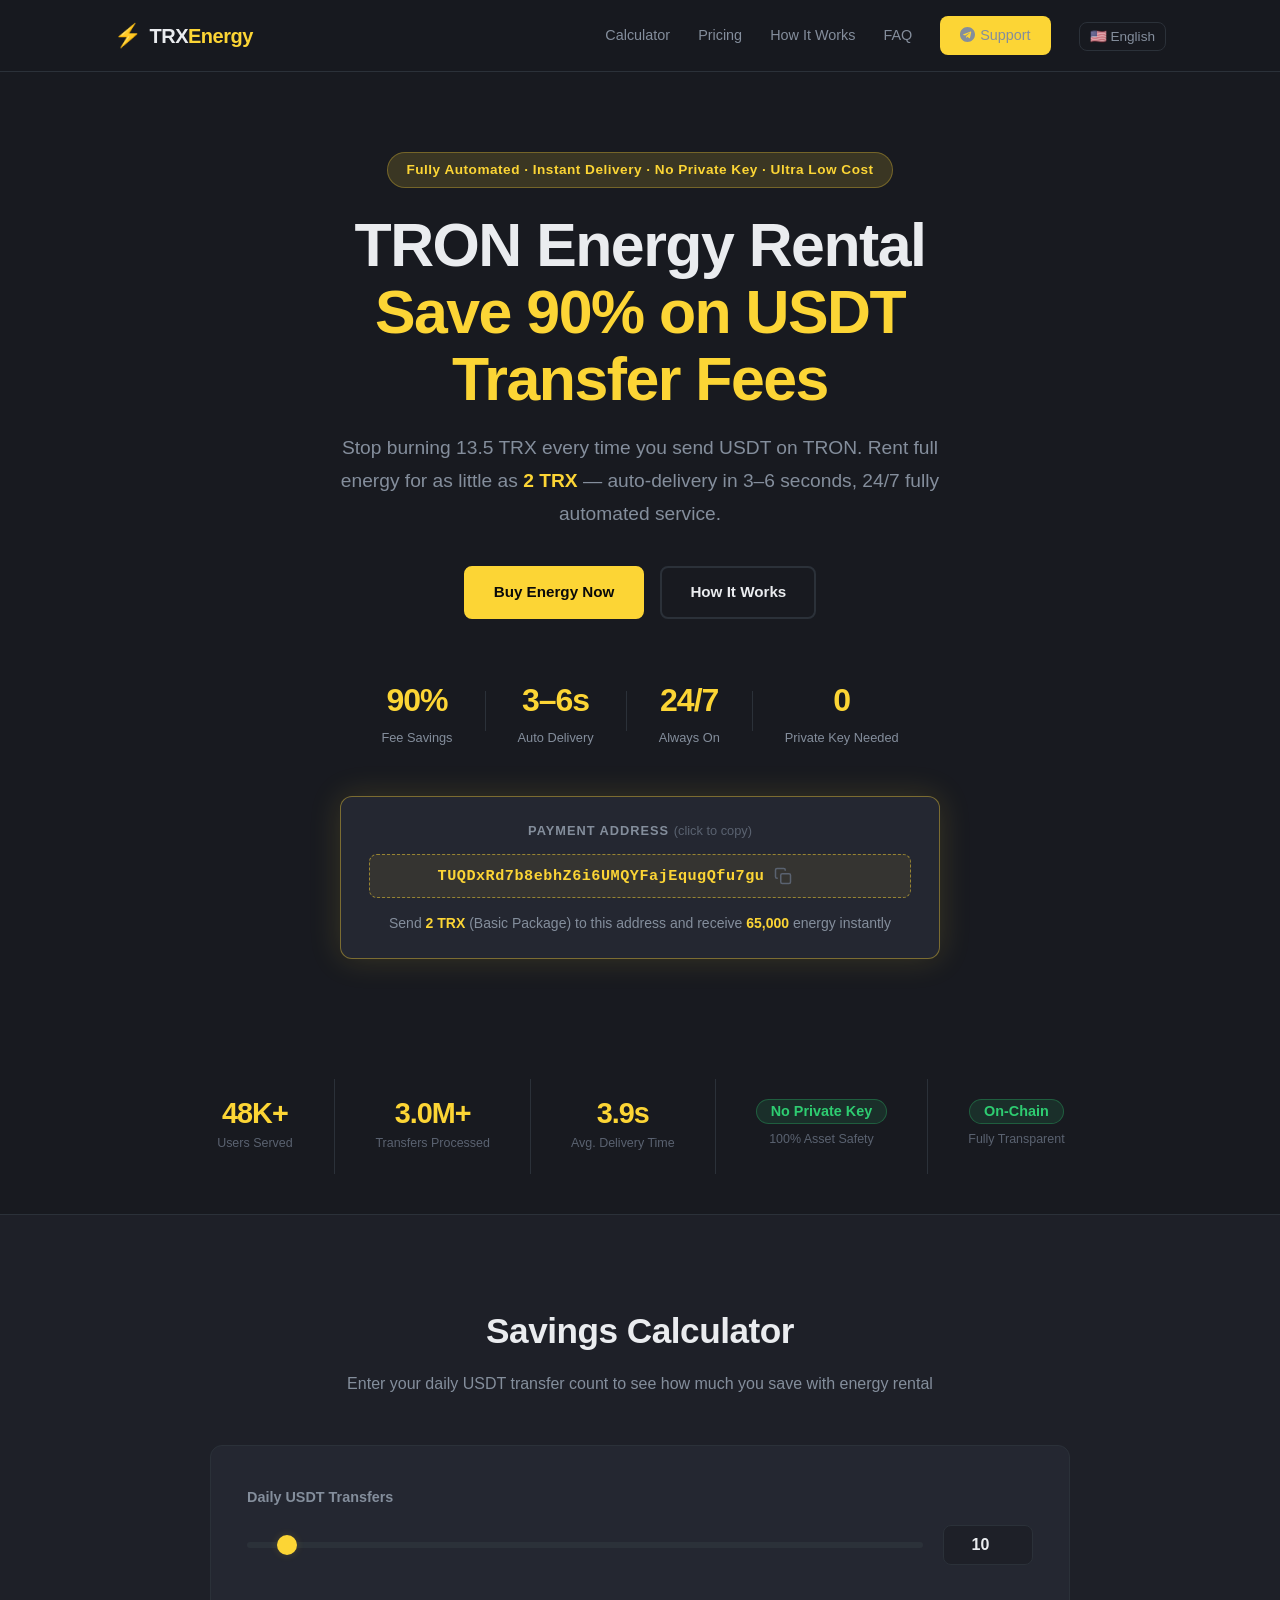
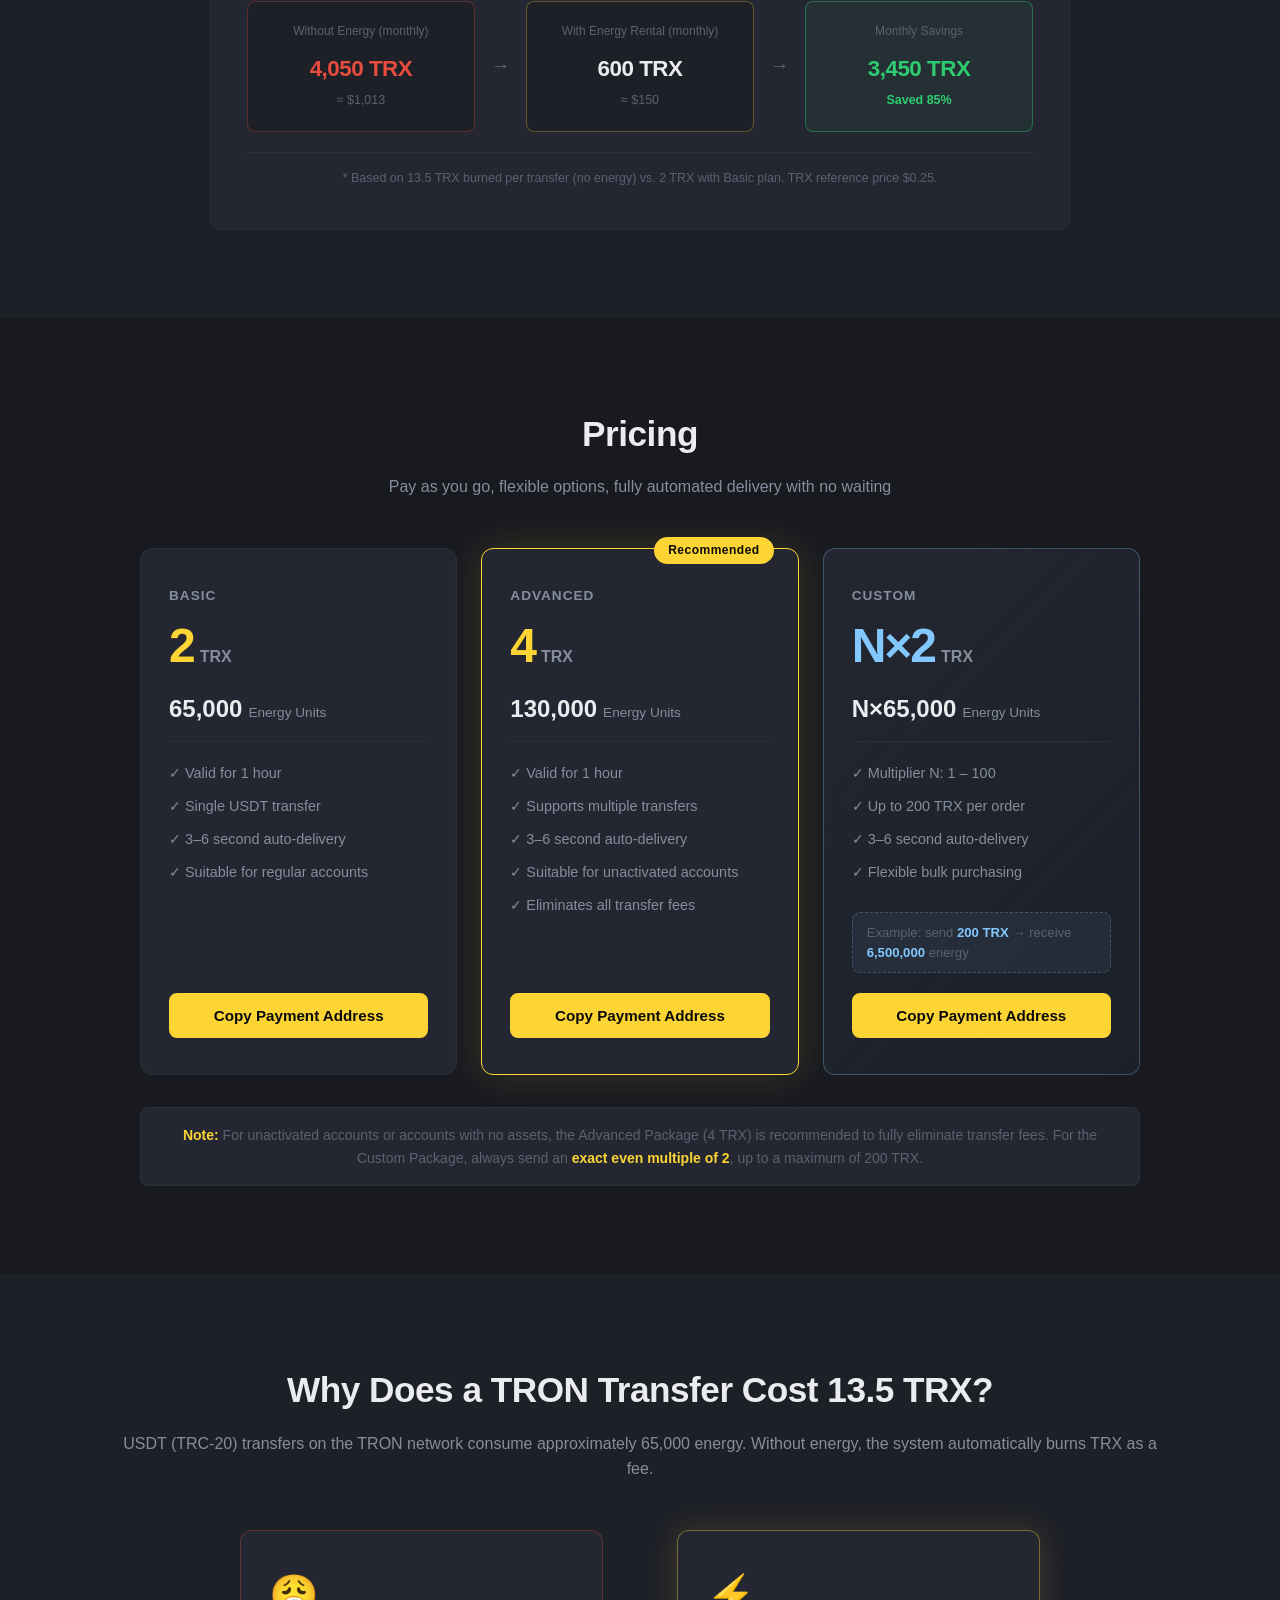
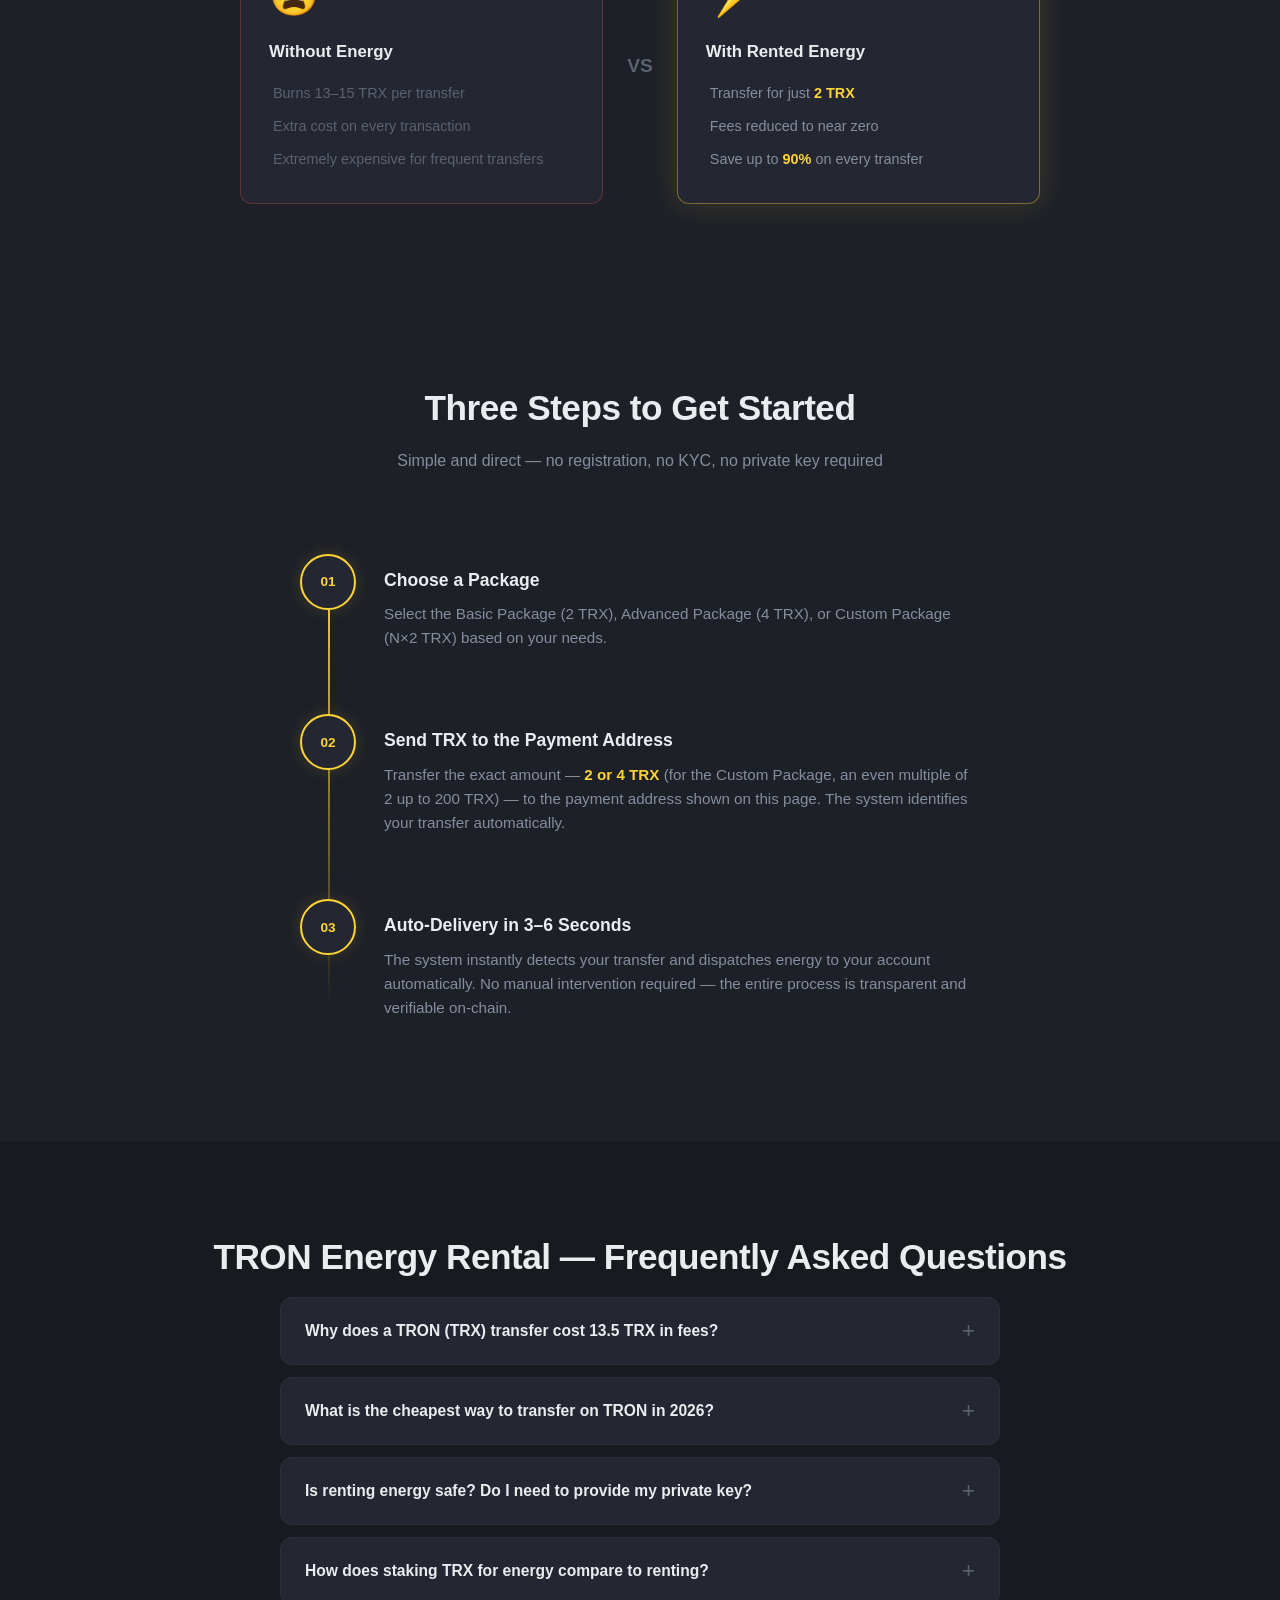
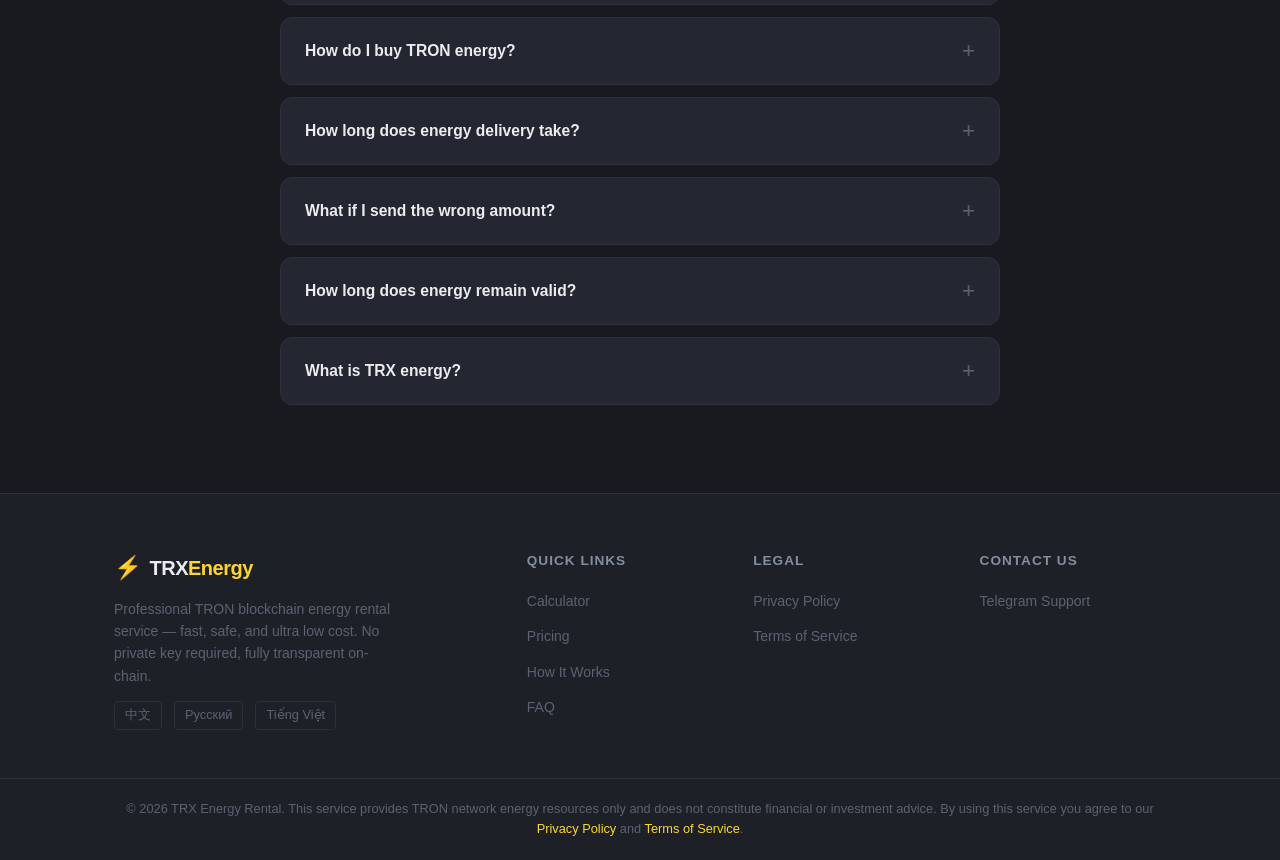
==== commit 0a196115: "feat: add savings calculator to all language pages and sync modules - Add calc-section to en/ru/vi p" ====
--- a/en/index.html
+++ b/en/index.html
@@ -236,6 +236,7 @@
         <span class="logo-text">TRX<em>Energy</em></span>
       </a>
       <nav class="main-nav" role="navigation" aria-label="Main navigation">
+        <a href="#calculator">Calculator</a>
         <a href="#pricing">Pricing</a>
         <a href="#how-it-works">How It Works</a>
         <a href="#faq">FAQ</a>
@@ -334,6 +335,43 @@
             <span class="trust-value trust-badge">On-Chain</span>
             <span class="trust-label">Fully Transparent</span>
           </div>
+        </div>
+      </div>
+    </section>
+
+    <!-- ===== CALCULATOR ===== -->
+    <section class="calc-section" id="calculator" aria-labelledby="calc-title">
+      <div class="container">
+        <h2 id="calc-title" class="section-title">Savings Calculator</h2>
+        <p class="section-subtitle">Enter your daily USDT transfer count to see how much you save with energy rental</p>
+        <div class="calc-card">
+          <div class="calc-input-group">
+            <label for="calc-transfers" class="calc-label">Daily USDT Transfers</label>
+            <div class="calc-slider-wrap">
+              <input type="range" id="calc-slider" min="1" max="200" value="10" class="calc-slider" aria-label="Transfer count slider" />
+              <input type="number" id="calc-transfers" min="1" max="10000" value="10" class="calc-number" aria-label="Daily transfer count" />
+            </div>
+          </div>
+          <div class="calc-results">
+            <div class="calc-result-item calc-result-before">
+              <span class="calc-result-label">Without Energy (monthly)</span>
+              <span class="calc-result-value" id="calc-before">4,050 TRX</span>
+              <span class="calc-result-sub" id="calc-before-usd">≈ $1,013</span>
+            </div>
+            <div class="calc-result-arrow" aria-hidden="true">→</div>
+            <div class="calc-result-item calc-result-after">
+              <span class="calc-result-label">With Energy Rental (monthly)</span>
+              <span class="calc-result-value" id="calc-after">600 TRX</span>
+              <span class="calc-result-sub" id="calc-after-usd">≈ $150</span>
+            </div>
+            <div class="calc-result-arrow" aria-hidden="true">→</div>
+            <div class="calc-result-item calc-result-save">
+              <span class="calc-result-label">Monthly Savings</span>
+              <span class="calc-result-value" id="calc-save">3,450 TRX</span>
+              <span class="calc-result-sub" id="calc-save-pct">Saved 85%</span>
+            </div>
+          </div>
+          <p class="calc-note">* Based on 13.5 TRX burned per transfer (no energy) vs. 2 TRX with Basic plan. TRX reference price $0.25.</p>
         </div>
       </div>
     </section>
@@ -586,6 +624,7 @@
       <nav class="footer-nav" aria-label="Footer navigation">
         <h3>Quick Links</h3>
         <ul>
+          <li><a href="#calculator">Calculator</a></li>
           <li><a href="#pricing">Pricing</a></li>
           <li><a href="#how-it-works">How It Works</a></li>
           <li><a href="#faq">FAQ</a></li>
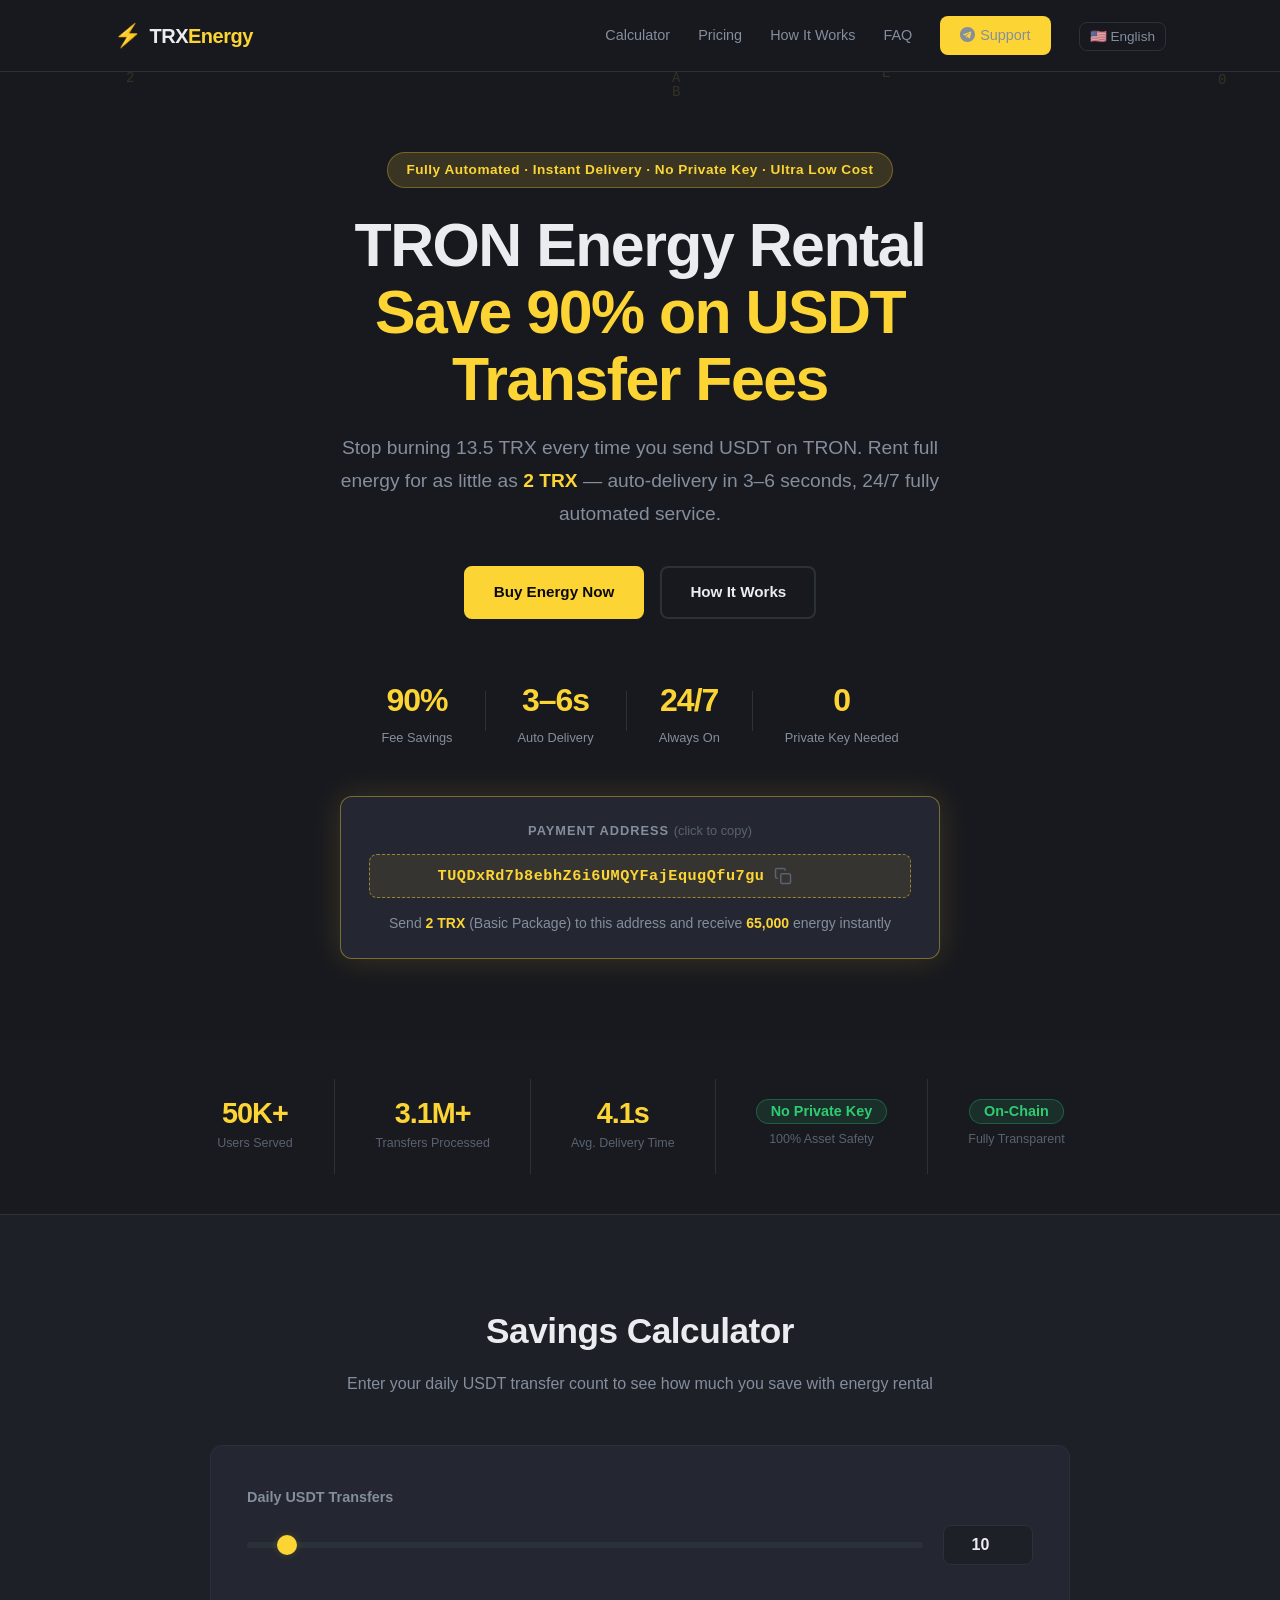
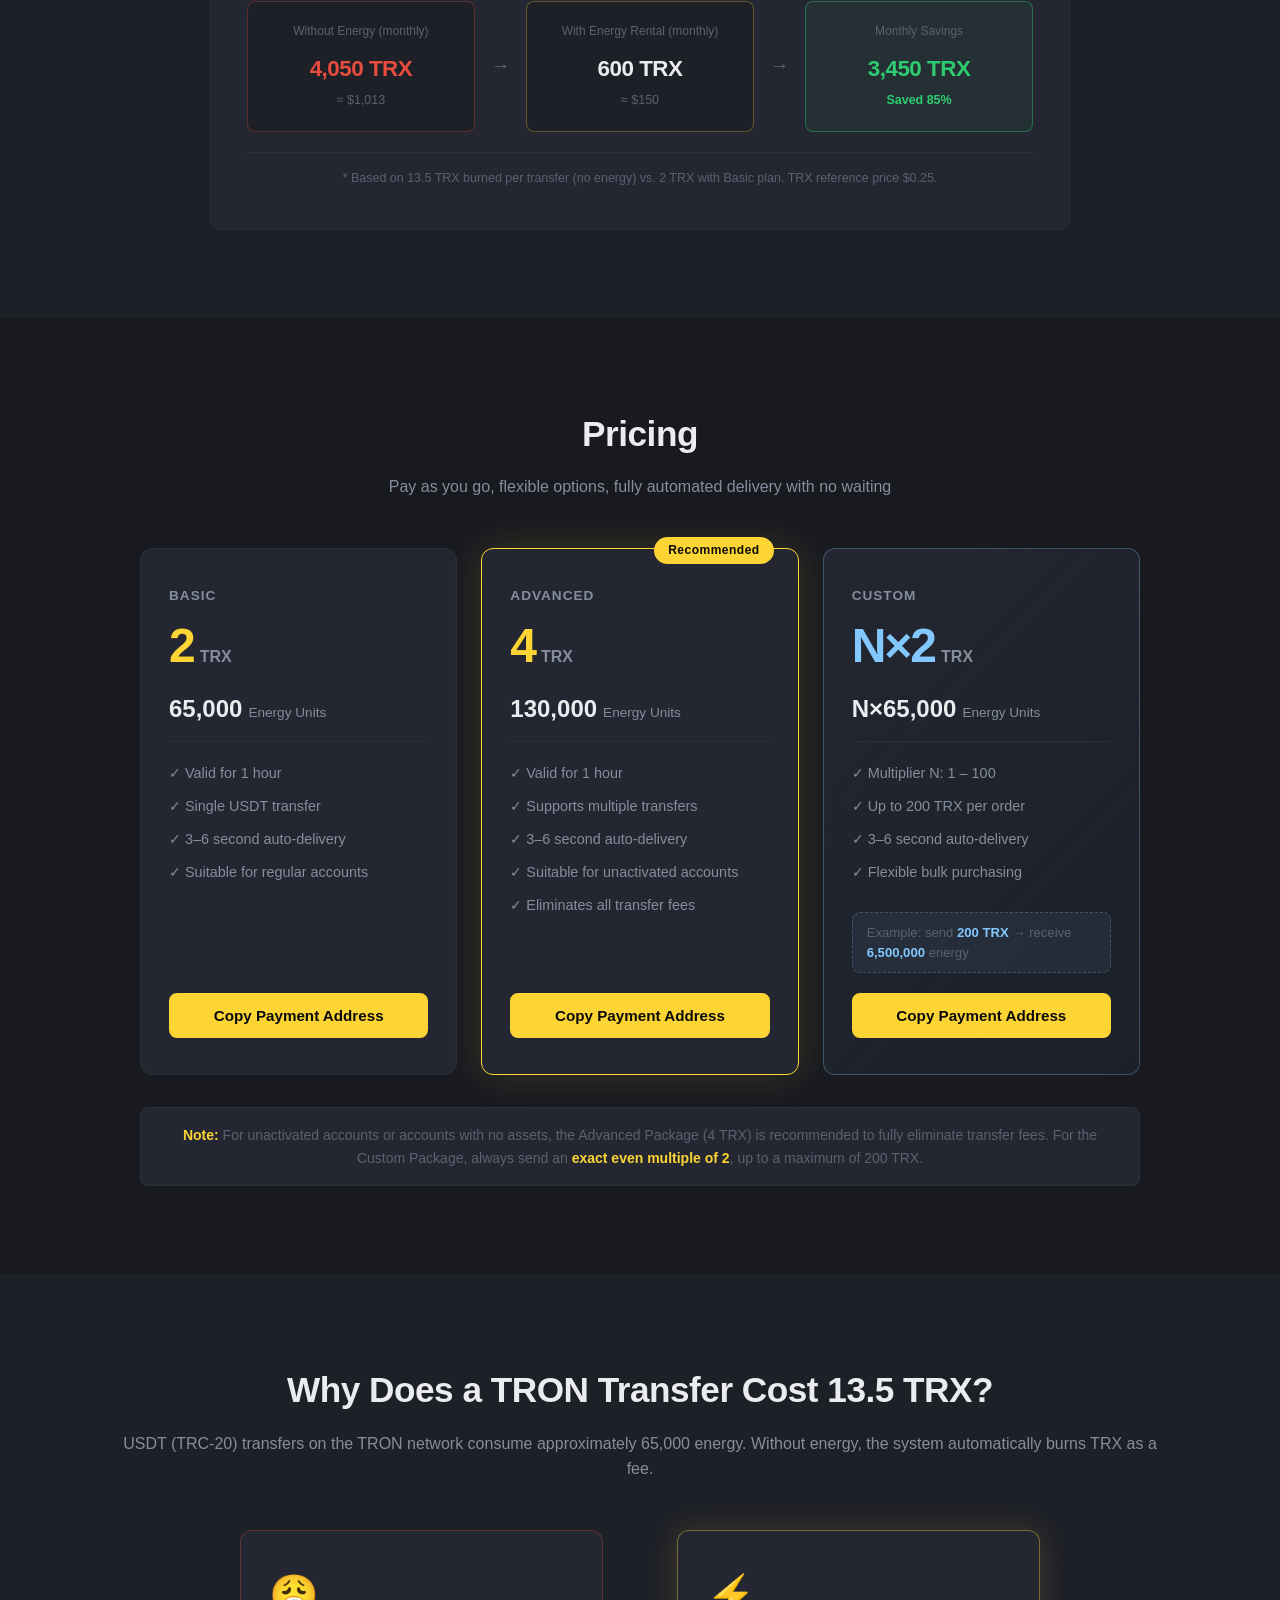
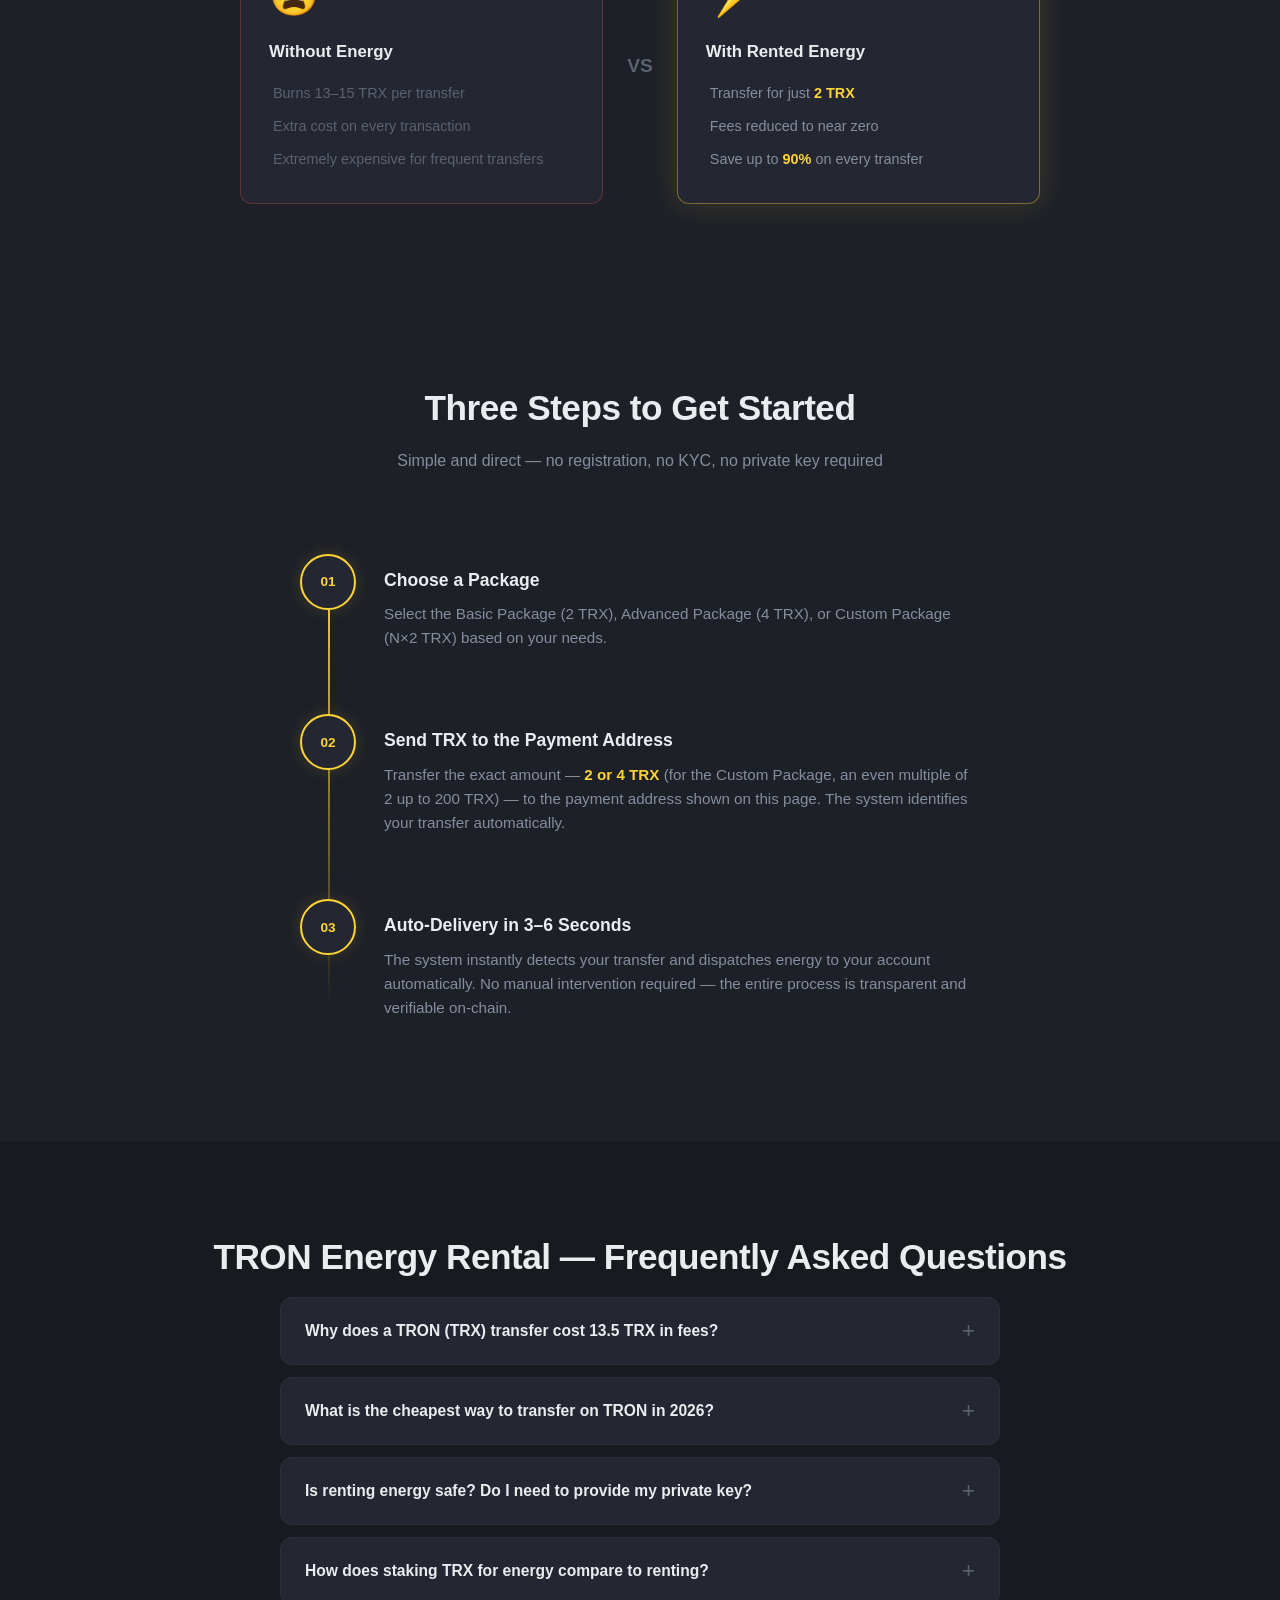
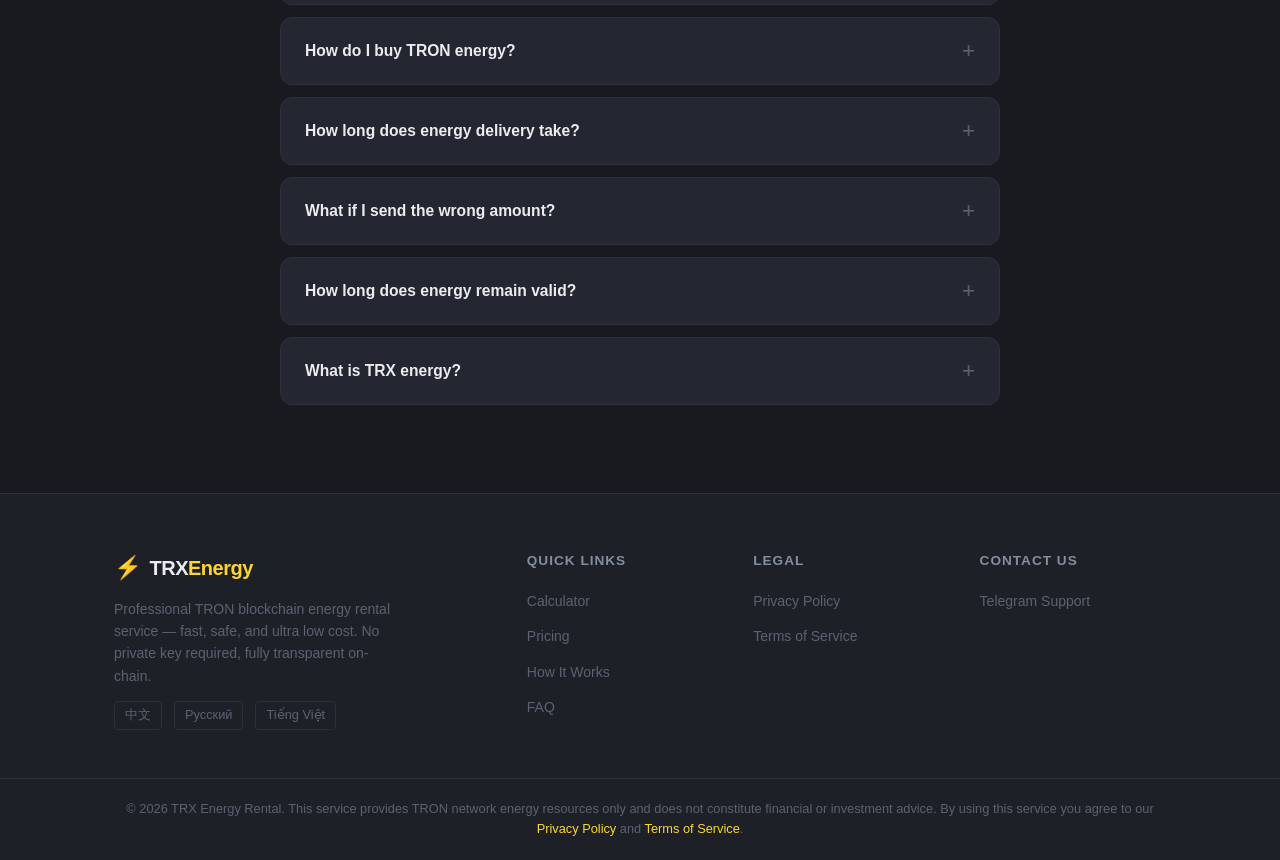
==== commit 76a21848: "chore(config): 更新网站域名配置 - 将所有页面中的域名从 trx-energy.example.com 替换为 2-trx.com - 更新 canonical 标签链接到新域名 - " ====
--- a/en/index.html
+++ b/en/index.html
@@ -6,22 +6,22 @@
   <title>TRON Energy Rental - Save 90% on USDT Transfer Fees | TRX Energy Flash Rent</title>
   <meta name="description" content="Professional TRON energy rental platform. Save up to 90% on USDT transfer fees. Buy TRX energy, instant flash delivery in 3-6 seconds. Smart contract secured, no private key required, fully transparent." />
   <meta name="keywords" content="TRON energy rental, TRON Energy Rental, USDT transfer fee, buy TRON energy, TRX energy flash swap, TRON saving guide, low cost USDT transfer, rent TRON energy, TRX energy, TRON resources" />
-  <link rel="canonical" href="https://trx-energy.example.com/en/" />
+  <link rel="canonical" href="https://2-trx.com/en/" />
   <link rel="icon" href="data:image/svg+xml,<svg xmlns='http://www.w3.org/2000/svg' viewBox='0 0 100 100'><text y='.9em' font-size='90'>⚡</text></svg>" />
 
   <!-- hreflang alternates -->
-  <link rel="alternate" hreflang="zh-CN" href="https://trx-energy.example.com/" />
-  <link rel="alternate" hreflang="en" href="https://trx-energy.example.com/en/" />
-  <link rel="alternate" hreflang="ru" href="https://trx-energy.example.com/ru/" />
-  <link rel="alternate" hreflang="vi" href="https://trx-energy.example.com/vi/" />
-  <link rel="alternate" hreflang="x-default" href="https://trx-energy.example.com/" />
+  <link rel="alternate" hreflang="zh-CN" href="https://2-trx.com/" />
+  <link rel="alternate" hreflang="en" href="https://2-trx.com/en/" />
+  <link rel="alternate" hreflang="ru" href="https://2-trx.com/ru/" />
+  <link rel="alternate" hreflang="vi" href="https://2-trx.com/vi/" />
+  <link rel="alternate" hreflang="x-default" href="https://2-trx.com/" />
 
   <!-- Open Graph -->
   <meta property="og:type" content="website" />
-  <meta property="og:url" content="https://trx-energy.example.com/en/" />
+  <meta property="og:url" content="https://2-trx.com/en/" />
   <meta property="og:title" content="TRON Energy Rental | Buy TRX Energy - Save 90% on USDT Transfer Fees" />
   <meta property="og:description" content="2 TRX gets 65,000 energy. Save 90% on USDT transfer fees. Auto-delivery in 3-6 seconds, 24/7 fully automated service. No private key required." />
-  <meta property="og:image" content="https://trx-energy.example.com/assets/og-image.png" />
+  <meta property="og:image" content="https://2-trx.com/assets/og-image.png" />
   <meta property="og:locale" content="en_US" />
   <meta property="og:locale:alternate" content="zh_CN" />
   <meta property="og:locale:alternate" content="ru_RU" />
@@ -38,12 +38,12 @@
     "@context": "https://schema.org",
     "@type": "WebSite",
     "name": "TRX Energy Rental",
-    "url": "https://trx-energy.example.com/en/",
+    "url": "https://2-trx.com/en/",
     "description": "Professional TRON energy rental platform helping users complete USDT transfers at minimal cost",
     "inLanguage": "en",
     "potentialAction": {
       "@type": "SearchAction",
-      "target": "https://trx-energy.example.com/?q={search_term_string}",
+      "target": "https://2-trx.com/?q={search_term_string}",
       "query-input": "required name=search_term_string"
     }
   }
@@ -55,8 +55,8 @@
     "@context": "https://schema.org",
     "@type": "Organization",
     "name": "TRX Energy Rental",
-    "url": "https://trx-energy.example.com/",
-    "logo": "https://trx-energy.example.com/assets/og-image.png",
+    "url": "https://2-trx.com/",
+    "logo": "https://2-trx.com/assets/og-image.png",
     "contactPoint": {
       "@type": "ContactPoint",
       "contactType": "customer service",
@@ -122,19 +122,19 @@
             "@type": "ListItem",
             "position": 1,
             "name": "Home",
-            "item": "https://trx-energy.example.com/en/"
+            "item": "https://2-trx.com/en/"
           },
           {
             "@type": "ListItem",
             "position": 2,
             "name": "Pricing",
-            "item": "https://trx-energy.example.com/en/#pricing"
+            "item": "https://2-trx.com/en/#pricing"
           },
           {
             "@type": "ListItem",
             "position": 3,
             "name": "FAQ",
-            "item": "https://trx-energy.example.com/en/#faq"
+            "item": "https://2-trx.com/en/#faq"
           }
         ]
       }
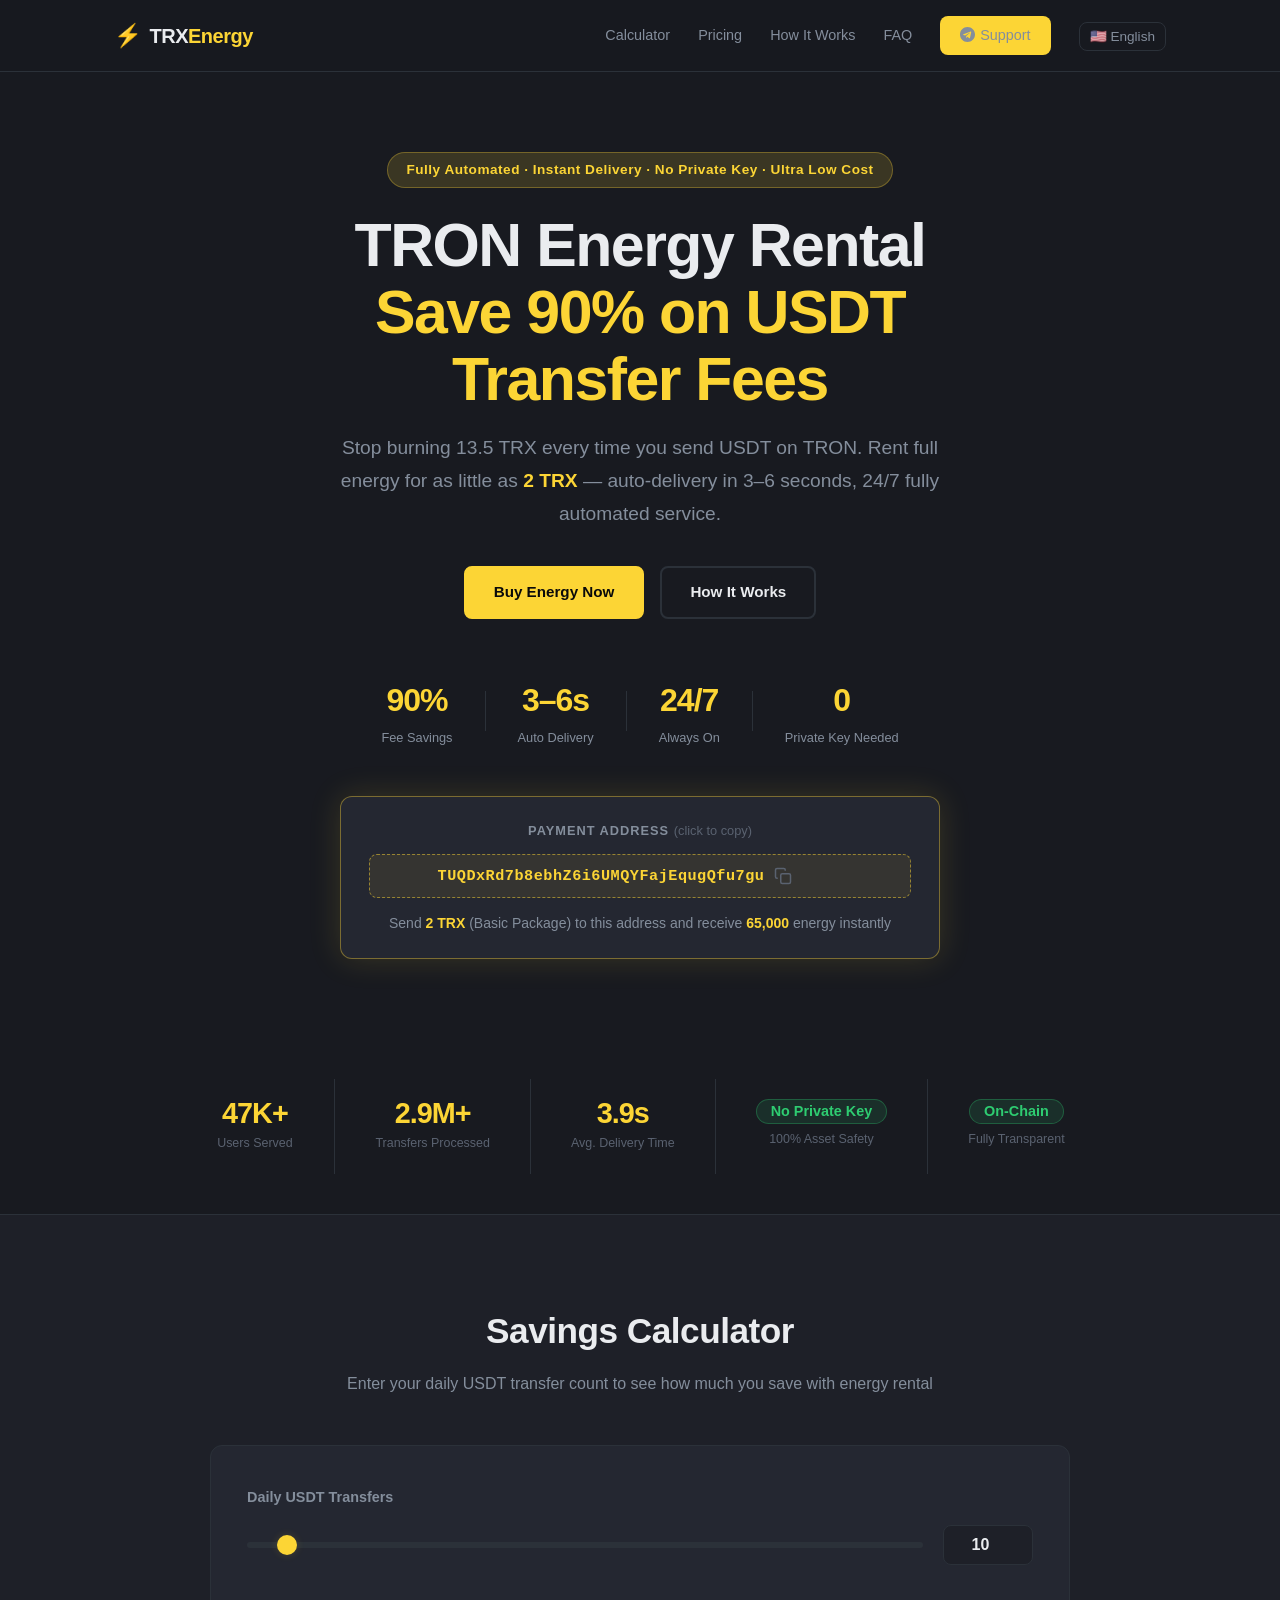
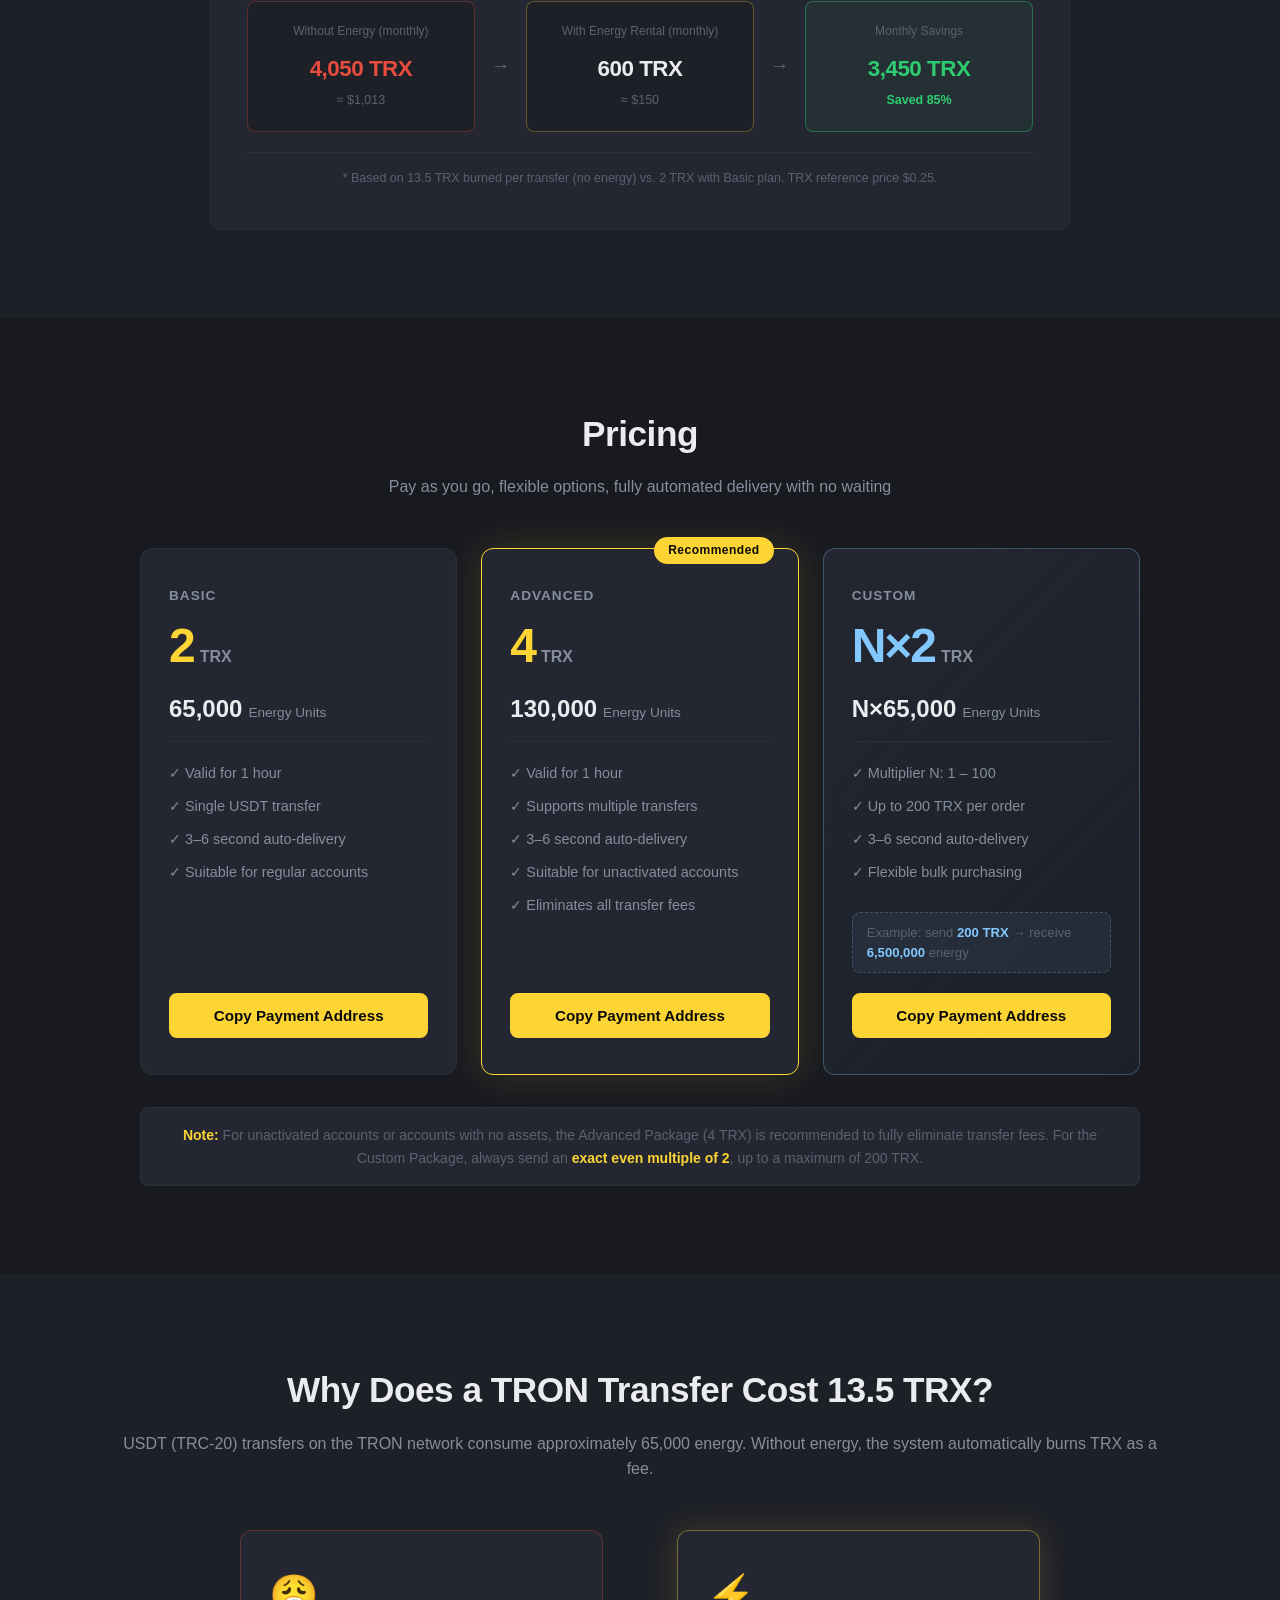
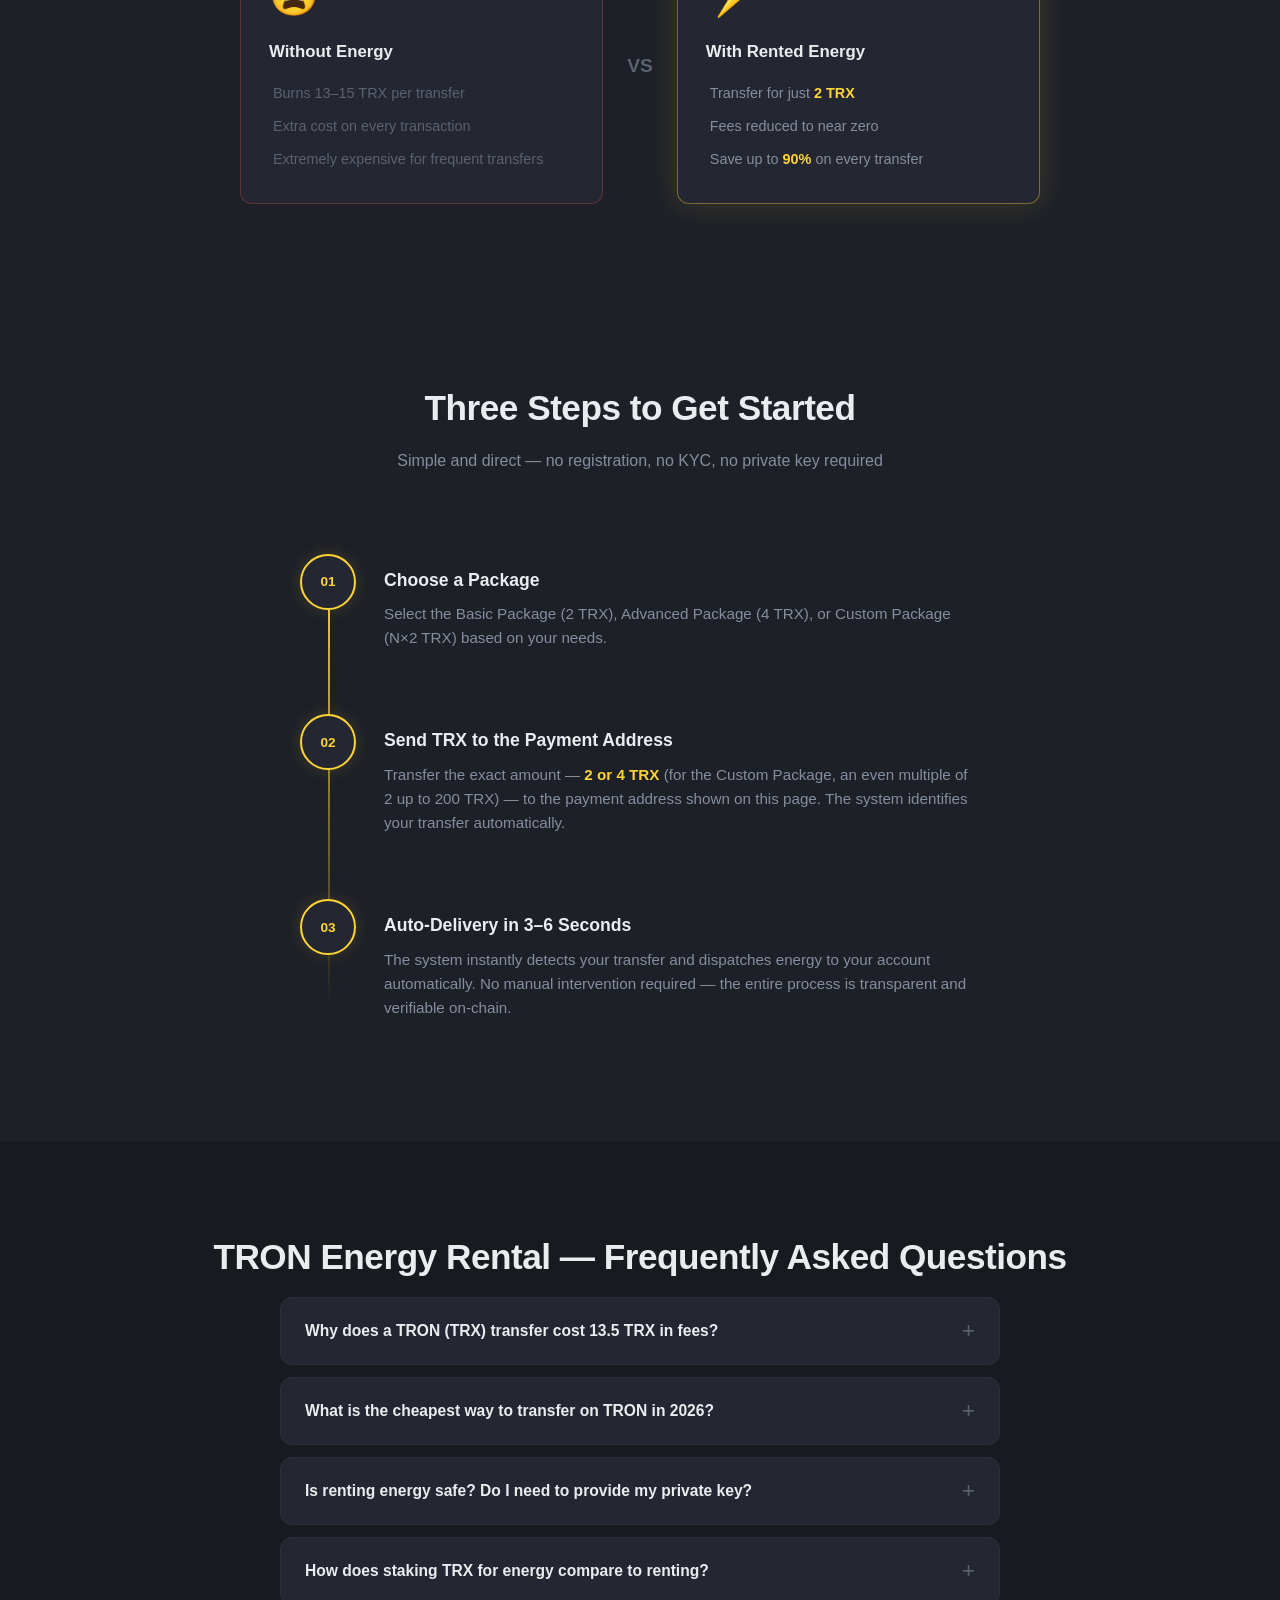
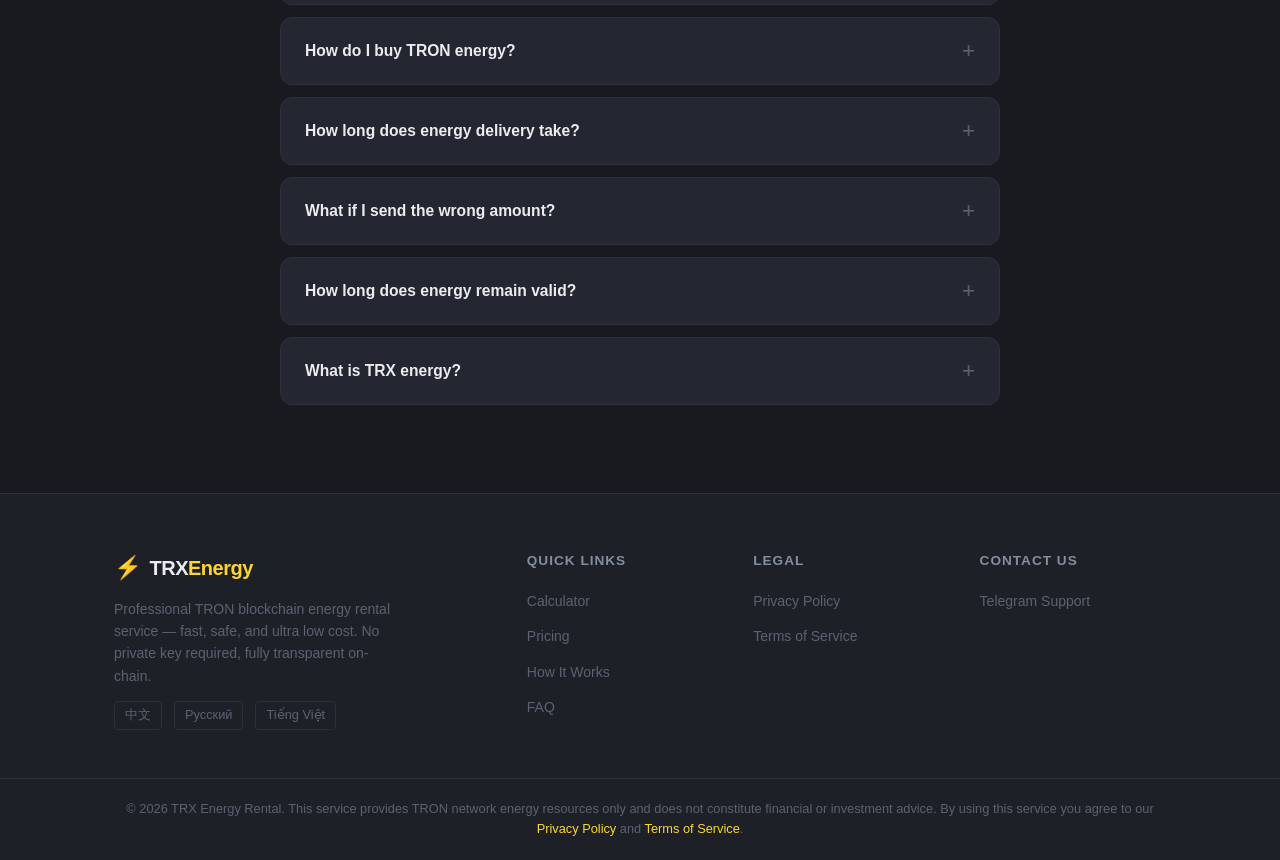
==== commit 1dc73f63: "fix(config): 更新 Telegram 支持链接 - 将所有语言版本的主页中的 Telegram 支持链接从 trxenergysupport 更新为 clint_gary - 更新所有语言" ====
--- a/en/index.html
+++ b/en/index.html
@@ -60,7 +60,7 @@
     "contactPoint": {
       "@type": "ContactPoint",
       "contactType": "customer service",
-      "url": "https://t.me/trxenergysupport",
+      "url": "https://t.me/clint_gary",
       "availableLanguage": ["English", "Chinese"]
     },
     "aggregateRating": {
@@ -240,7 +240,7 @@
         <a href="#pricing">Pricing</a>
         <a href="#how-it-works">How It Works</a>
         <a href="#faq">FAQ</a>
-        <a href="https://t.me/trxenergysupport" class="btn-nav" rel="noopener noreferrer" target="_blank">
+        <a href="https://t.me/clint_gary" class="btn-nav" rel="noopener noreferrer" target="_blank">
           <svg viewBox="0 0 24 24" width="15" height="15" fill="currentColor" aria-hidden="true" style="vertical-align:-2px;margin-right:5px"><path d="M12 0C5.373 0 0 5.373 0 12s5.373 12 12 12 12-5.373 12-12S18.627 0 12 0zm5.894 8.221-1.97 9.28c-.145.658-.537.818-1.084.508l-3-2.21-1.447 1.394c-.16.16-.295.295-.605.295l.213-3.053 5.56-5.023c.242-.213-.054-.333-.373-.12L8.32 13.617l-2.96-.924c-.643-.204-.657-.643.136-.953l11.57-4.461c.537-.194 1.006.131.828.942z"/></svg>Support
         </a>
         <!-- Language switcher -->
@@ -640,7 +640,7 @@
       <div class="footer-contact">
         <h3>Contact Us</h3>
         <ul>
-          <li><a href="https://t.me/trxenergysupport" rel="noopener noreferrer" target="_blank">Telegram Support</a></li>
+          <li><a href="https://t.me/clint_gary" rel="noopener noreferrer" target="_blank">Telegram Support</a></li>
         </ul>
       </div>
     </div>
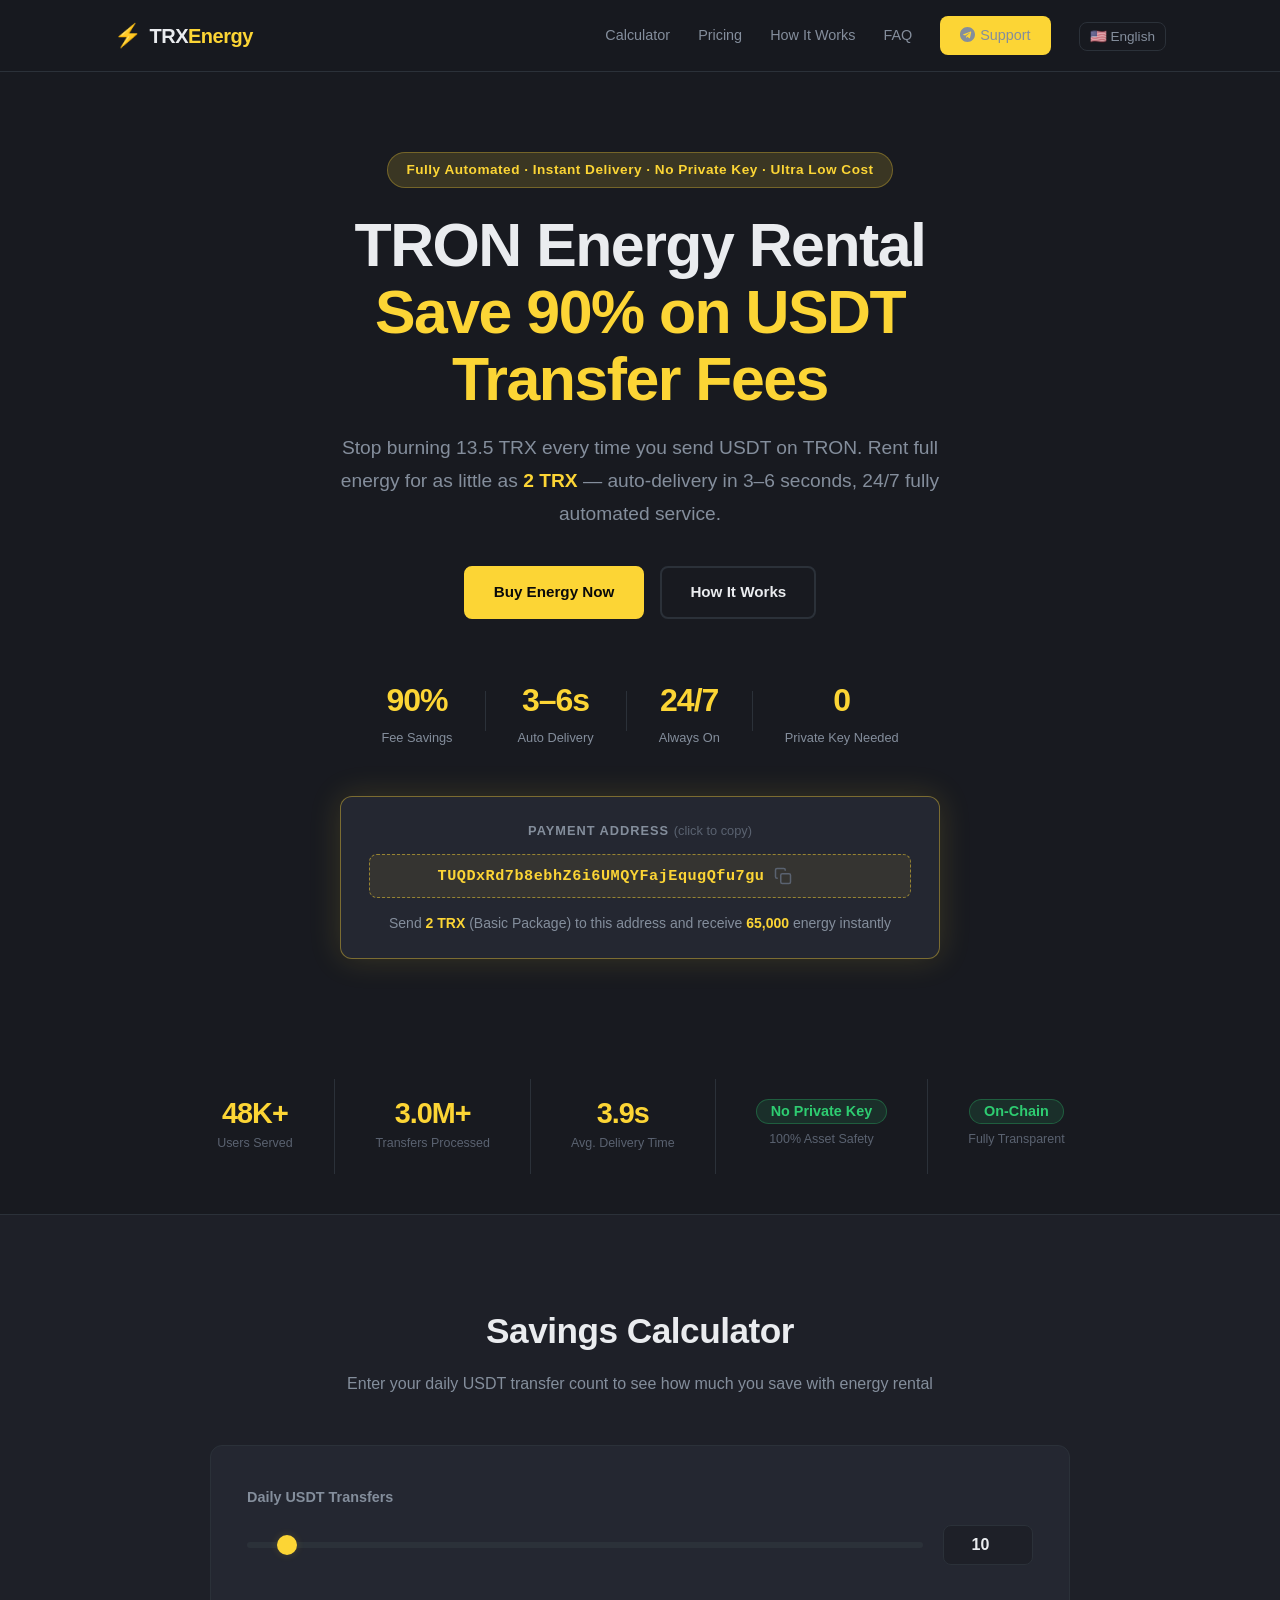
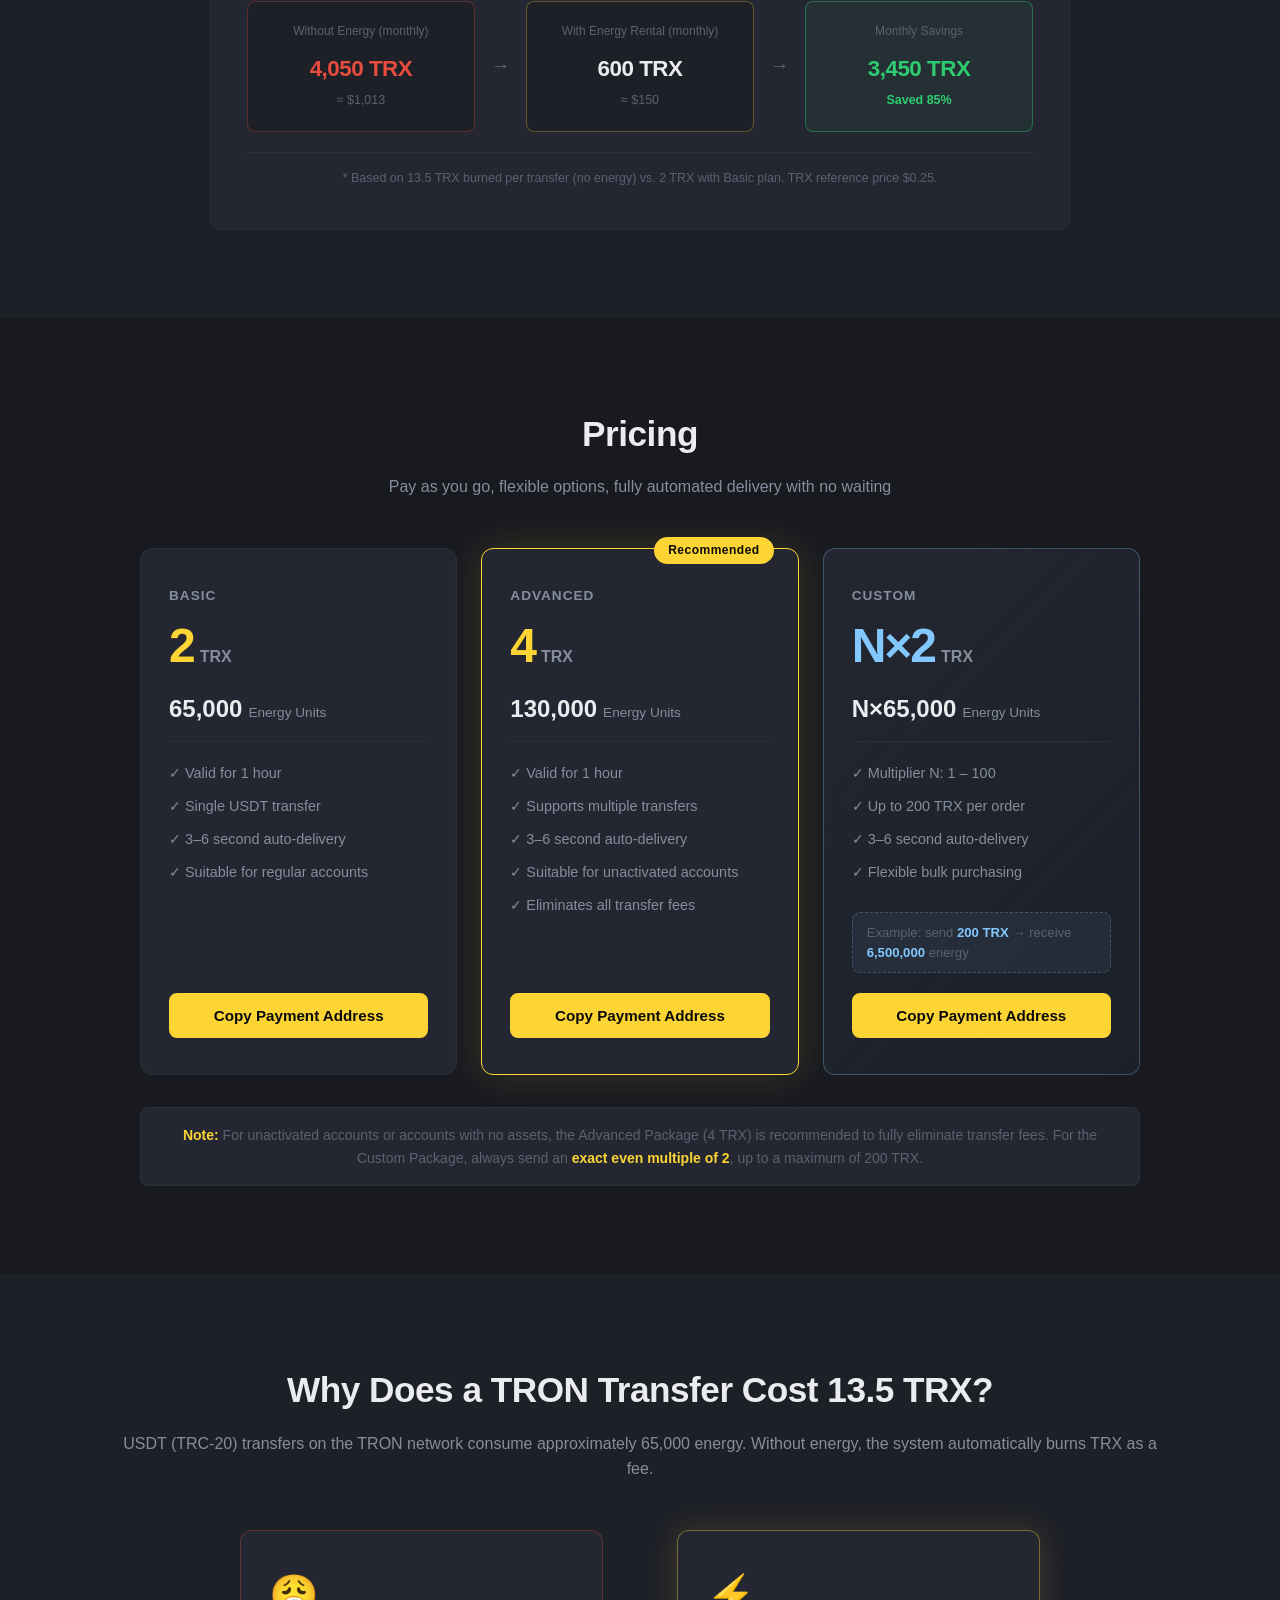
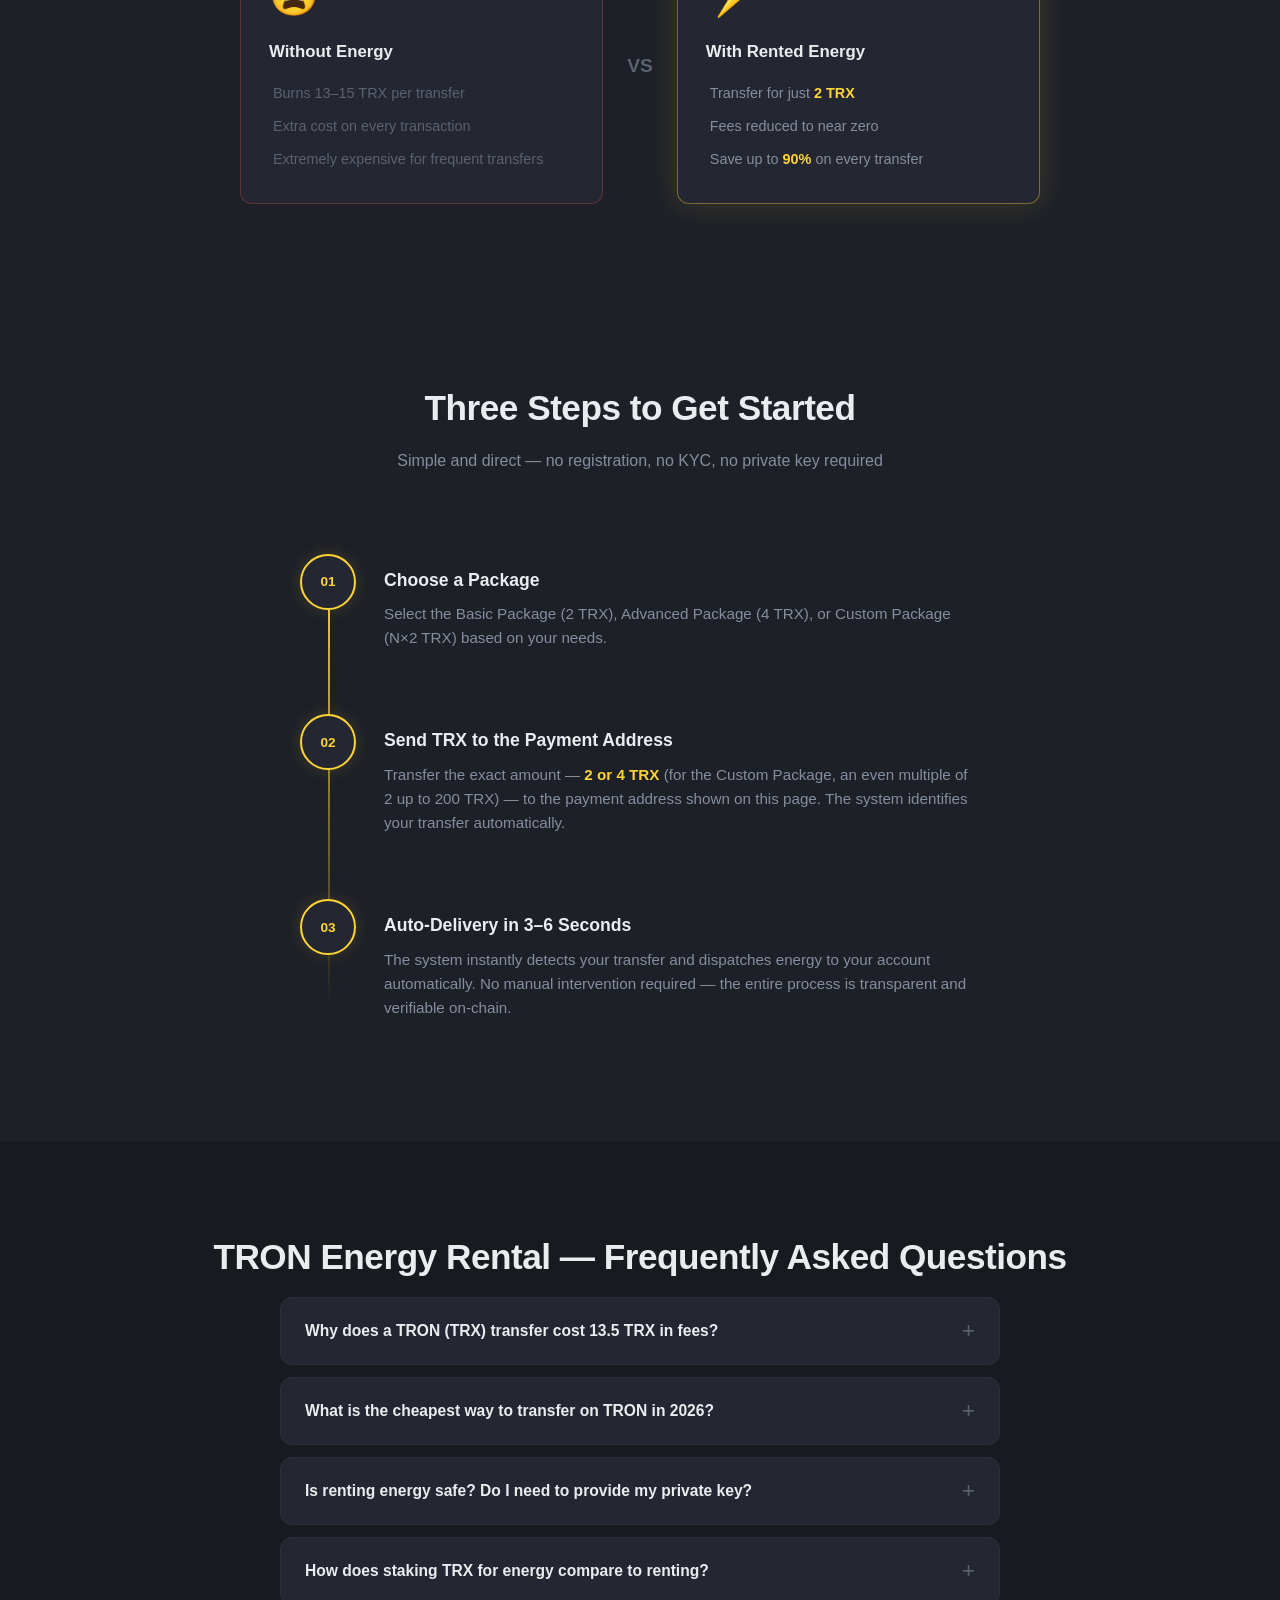
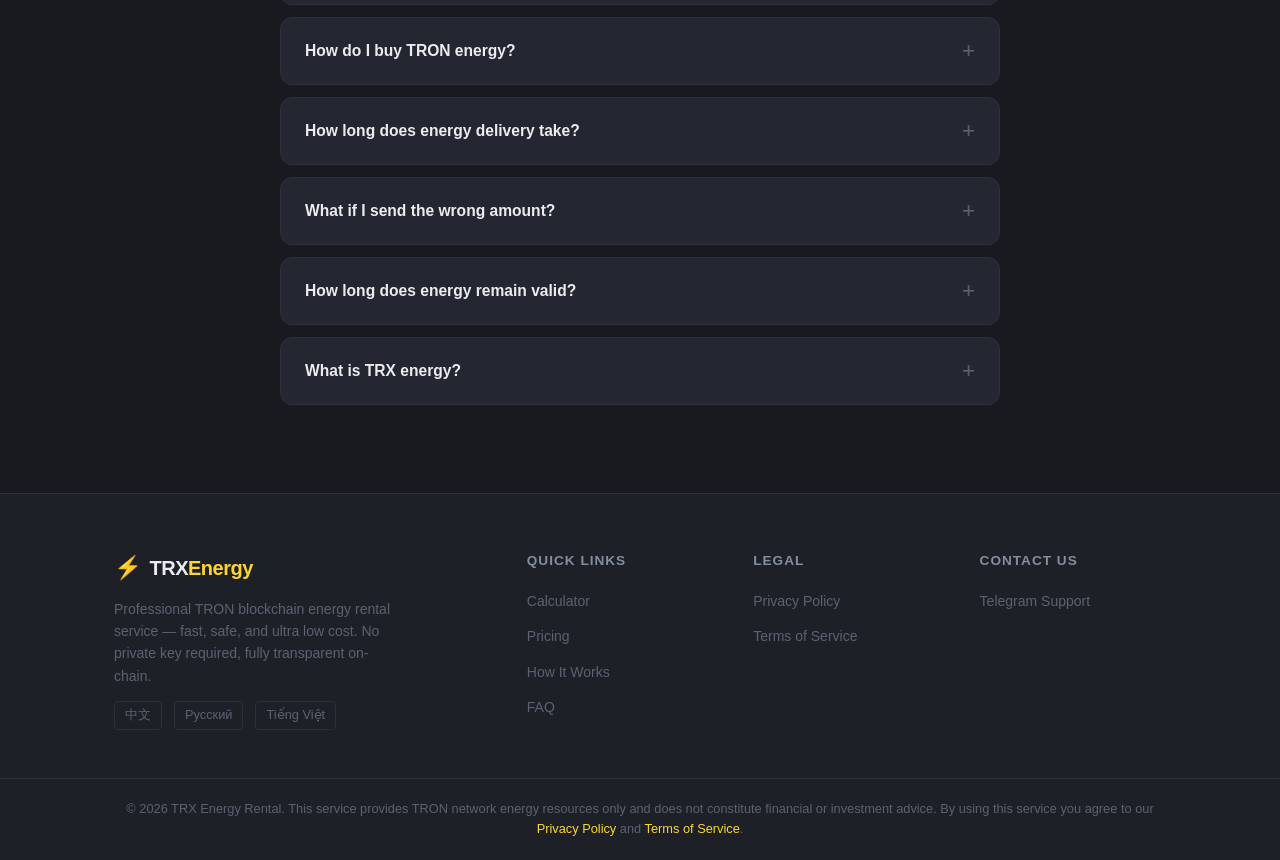
==== commit 5f9307cd: "fix(ui): 更新样式版本并修复语言切换器悬停区域问题 - 将所有HTML文件中的CSS版本从1.0.3更新到1.0.4 - 添加语言切换器伪元素以扩展悬停检测区域 - 防止鼠标移入间隙时下拉菜单" ====
--- a/en/index.html
+++ b/en/index.html
@@ -224,7 +224,7 @@
   }
   </script>
 
-  <link rel="stylesheet" href="../assets/css/style.css?v=1.0.3" />
+  <link rel="stylesheet" href="../assets/css/style.css?v=1.0.4" />
 </head>
 <body>
 
--- a/assets/css/style.css
+++ b/assets/css/style.css
@@ -1078,6 +1078,21 @@
   position: relative;
 }
 
+/* 桥接触发器与下拉之间的空隙（原 8px gap 不在父级盒子的 hover 区域内，移入即关菜单） */
+.lang-switcher::before {
+  content: "";
+  position: absolute;
+  left: 0;
+  right: 0;
+  top: 100%;
+  height: 12px;
+  z-index: 49;
+  pointer-events: none;
+}
+.lang-switcher:hover::before {
+  pointer-events: auto;
+}
+
 .lang-current {
   font-size: 0.85rem;
   color: var(--text-secondary);
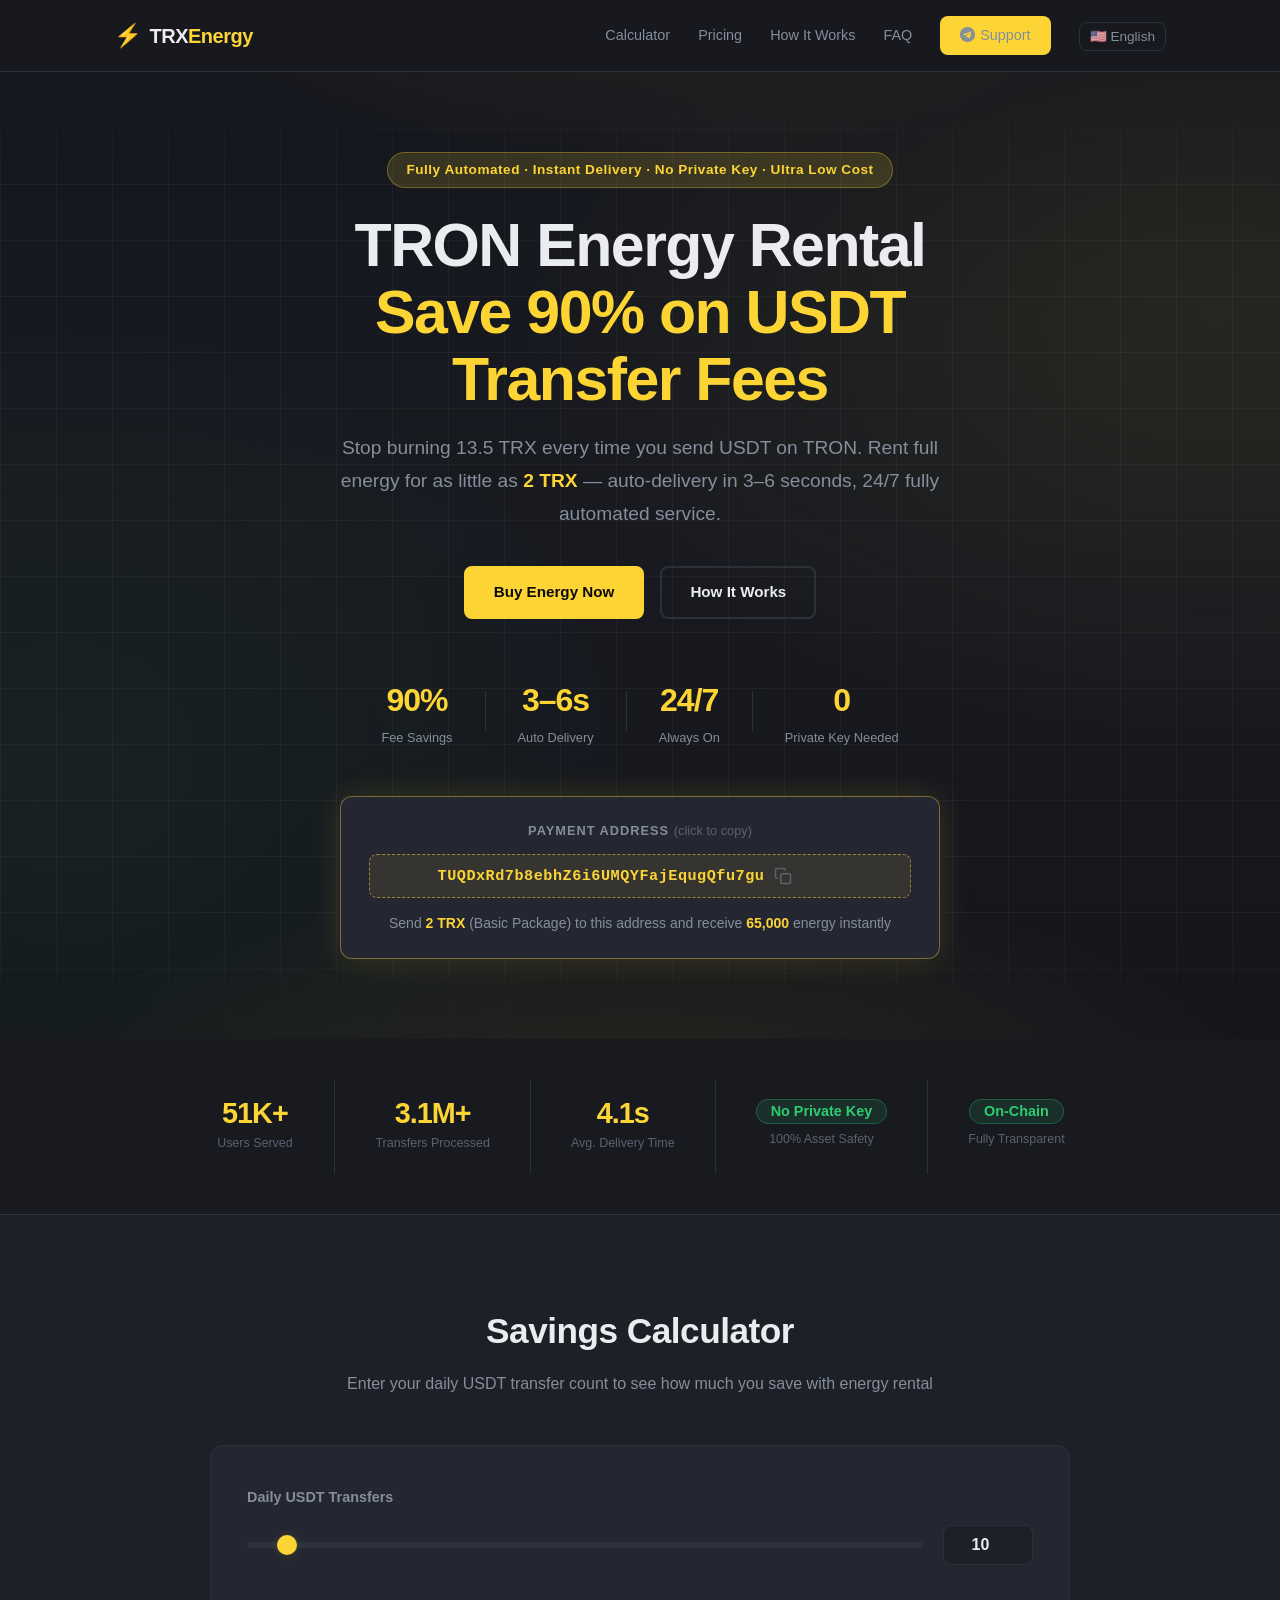
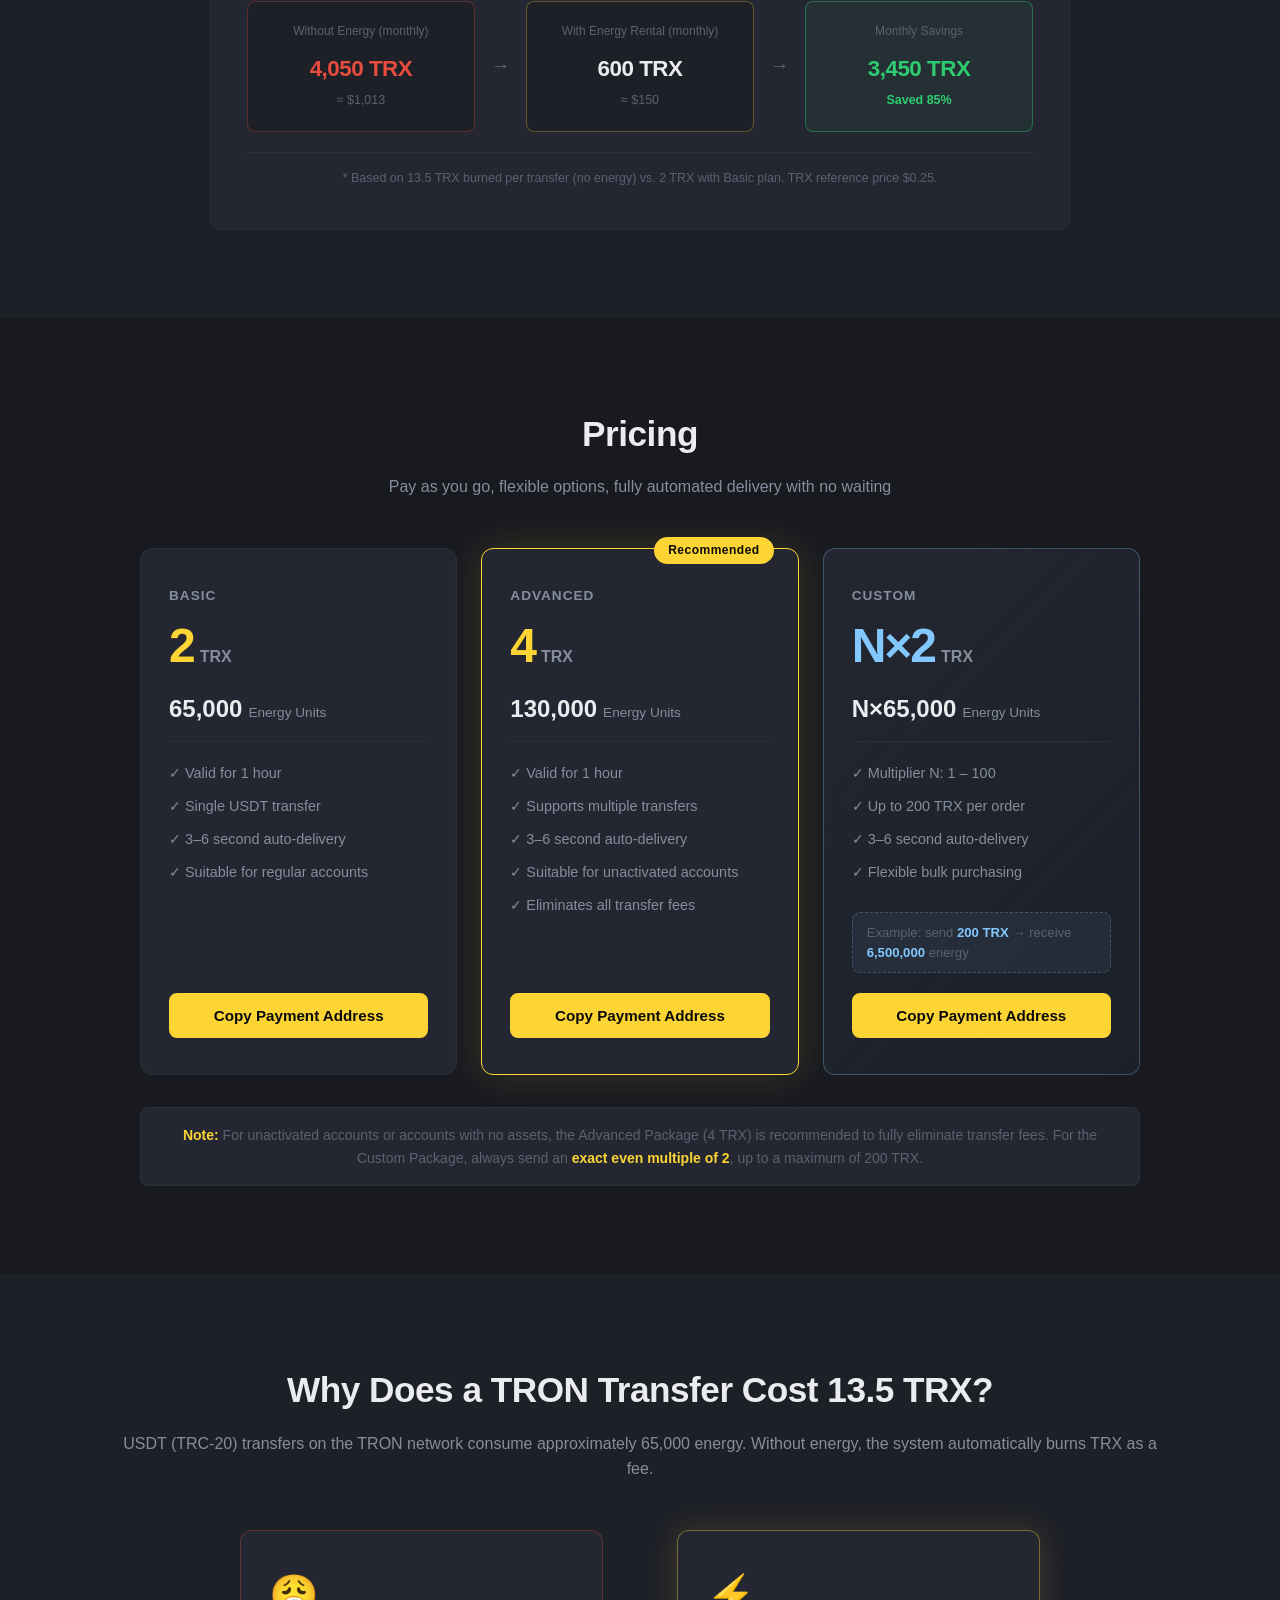
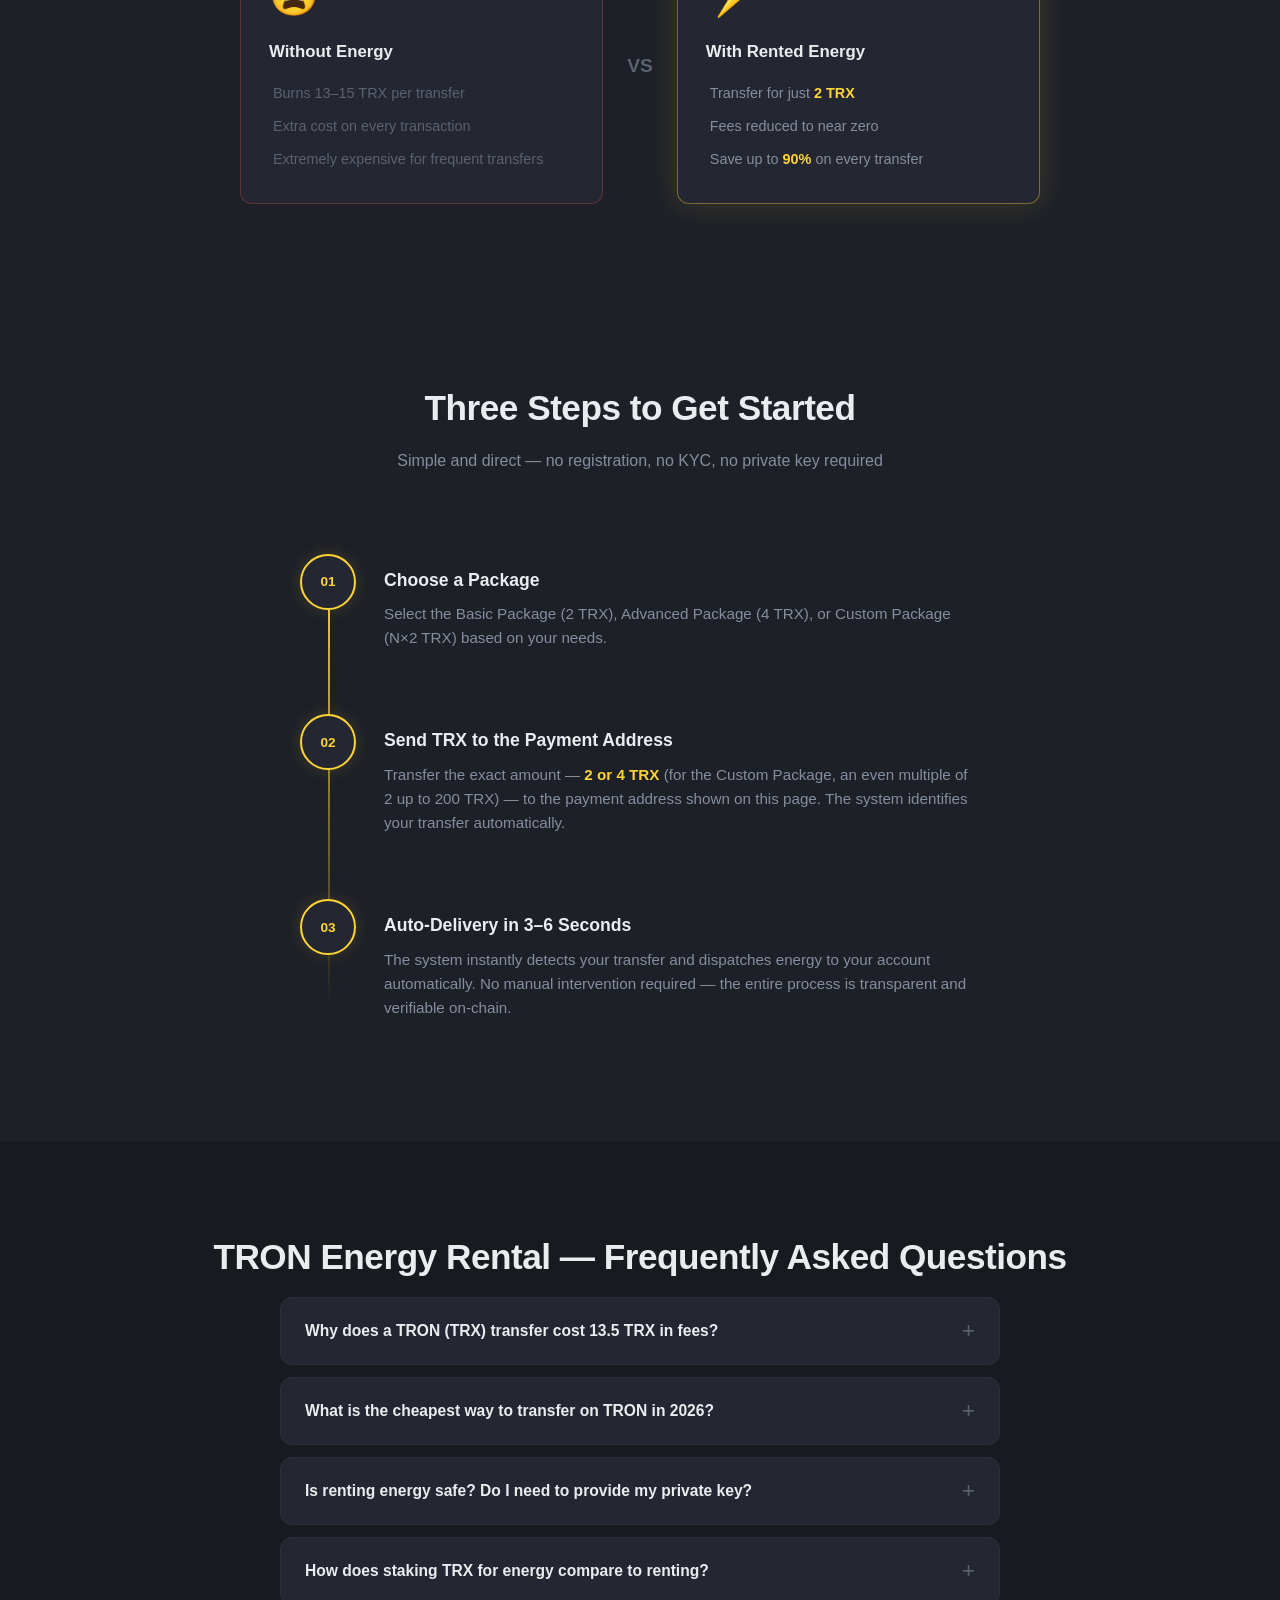
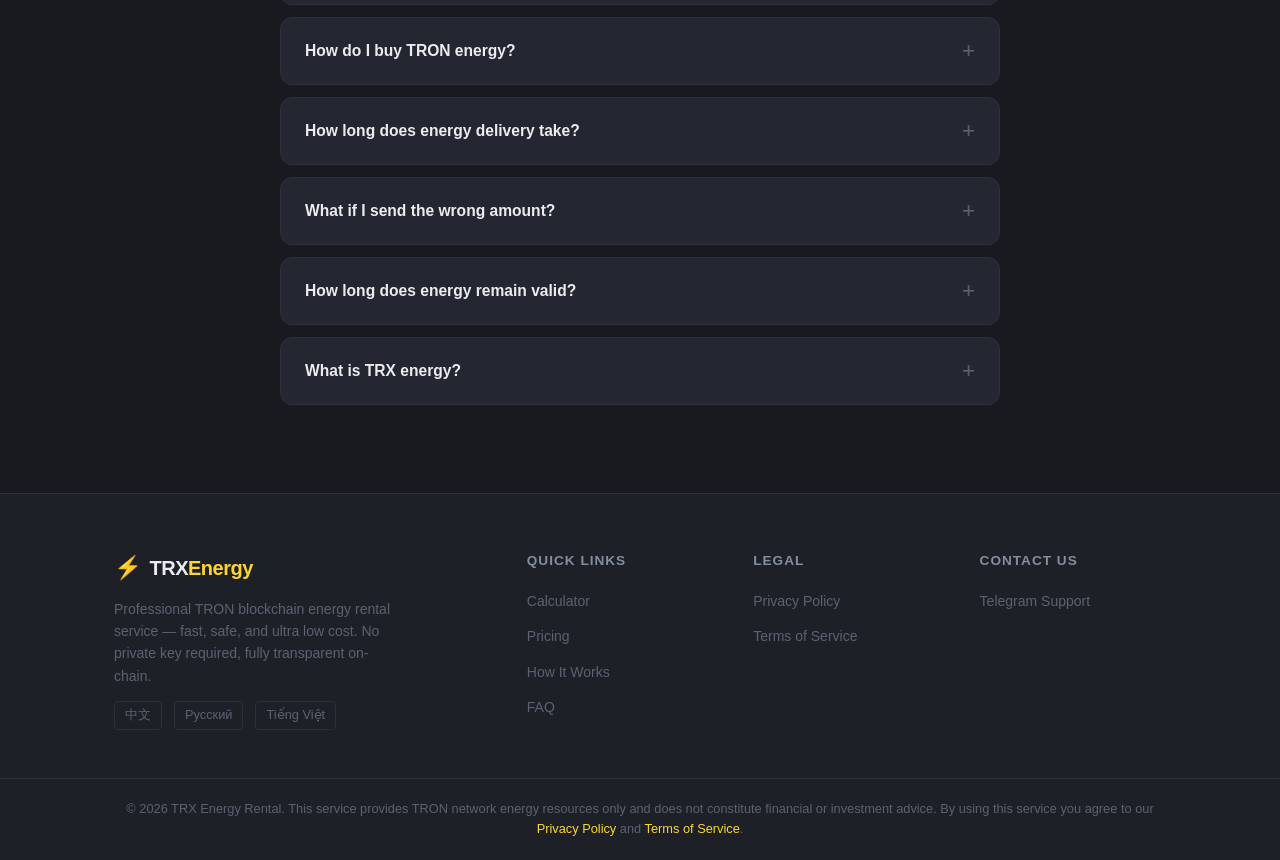
==== commit 791380f4: "style(hero): 更新英雄区域背景样式并移除矩阵画布 - 移除了 JavaScript 中的矩阵画布功能代码 - 添加了新的径向渐变背景效果到英雄区域 - 实现了网格背景图案和环境动画效果 -" ====
--- a/en/index.html
+++ b/en/index.html
@@ -224,7 +224,7 @@
   }
   </script>
 
-  <link rel="stylesheet" href="../assets/css/style.css?v=1.0.4" />
+  <link rel="stylesheet" href="../assets/css/style.css?v=1.0.5" />
 </head>
 <body>
 
@@ -263,7 +263,6 @@
 
     <!-- ===== HERO ===== -->
     <section class="hero" aria-labelledby="hero-title">
-      <canvas id="matrix-canvas" aria-hidden="true"></canvas>
       <div class="container hero-content">
         <div class="hero-badge">Fully Automated · Instant Delivery · No Private Key · Ultra Low Cost</div>
         <h1 id="hero-title">TRON Energy Rental<br /><span class="accent">Save 90% on USDT Transfer Fees</span></h1>
--- a/assets/css/style.css
+++ b/assets/css/style.css
@@ -219,15 +219,45 @@
   align-items: center;
   overflow: hidden;
   padding: 80px 0;
-}
-
-#matrix-canvas {
+  background-color: #12141a;
+  background-image:
+    radial-gradient(ellipse 100% 80% at 50% -30%, rgba(252, 213, 53, 0.14), transparent 50%),
+    radial-gradient(ellipse 55% 45% at 95% 25%, rgba(252, 213, 53, 0.07), transparent),
+    radial-gradient(ellipse 45% 50% at 5% 75%, rgba(46, 204, 113, 0.05), transparent),
+    linear-gradient(180deg, #15171e 0%, var(--bg-primary) 45%, #14161c 100%);
+}
+
+.hero::before {
+  content: "";
   position: absolute;
   inset: 0;
-  width: 100%;
-  height: 100%;
-  opacity: 0.12;
+  background-image:
+    linear-gradient(rgba(255, 255, 255, 0.04) 1px, transparent 1px),
+    linear-gradient(90deg, rgba(255, 255, 255, 0.04) 1px, transparent 1px);
+  background-size: 56px 56px;
+  mask-image: linear-gradient(to bottom, transparent 0%, black 12%, black 88%, transparent 100%);
+  -webkit-mask-image: linear-gradient(to bottom, transparent 0%, black 12%, black 88%, transparent 100%);
   pointer-events: none;
+  z-index: 0;
+}
+
+.hero::after {
+  content: "";
+  position: absolute;
+  inset: 0;
+  background: radial-gradient(ellipse 90% 55% at 50% 115%, rgba(252, 213, 53, 0.1), transparent 60%);
+  pointer-events: none;
+  z-index: 0;
+  animation: hero-ambient 14s ease-in-out infinite alternate;
+}
+
+@keyframes hero-ambient {
+  from { opacity: 0.55; transform: scale(1); }
+  to { opacity: 1; transform: scale(1.06); }
+}
+
+@media (prefers-reduced-motion: reduce) {
+  .hero::after { animation: none; opacity: 0.75; }
 }
 
 .hero-content {
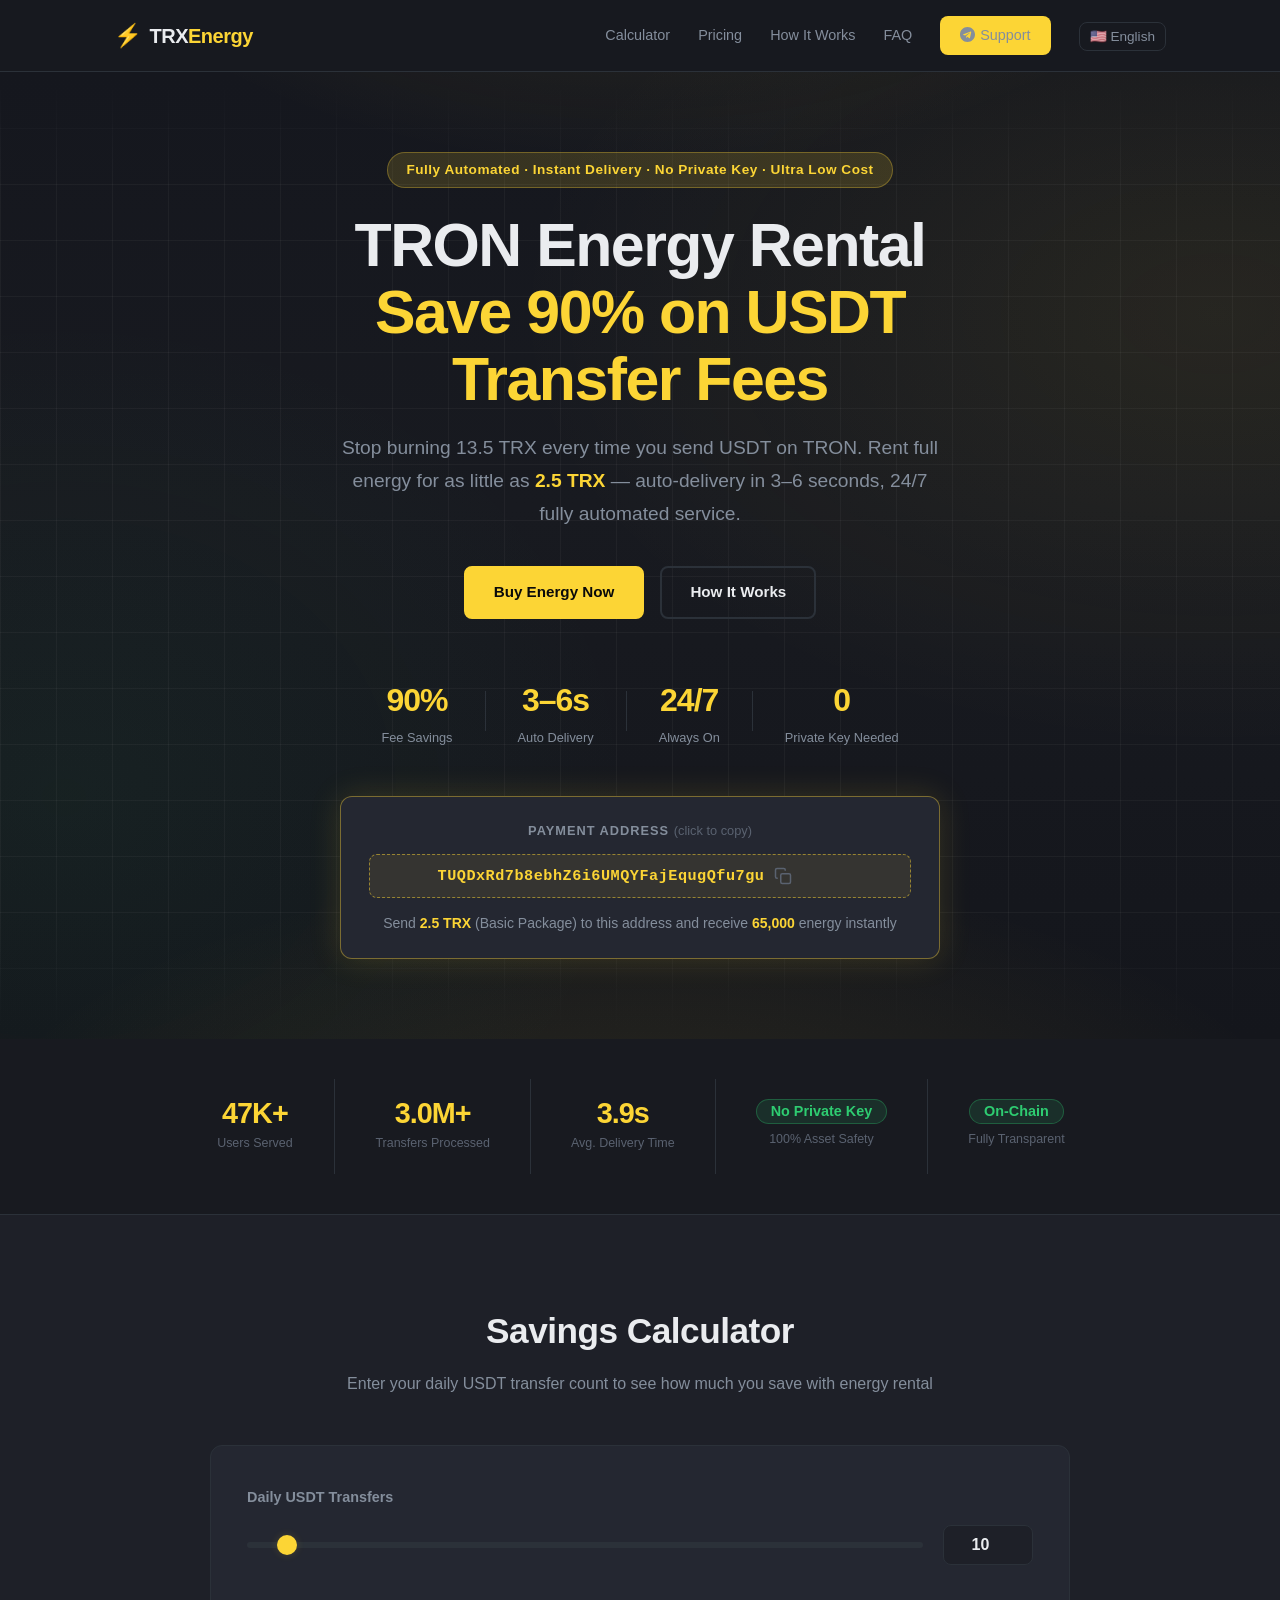
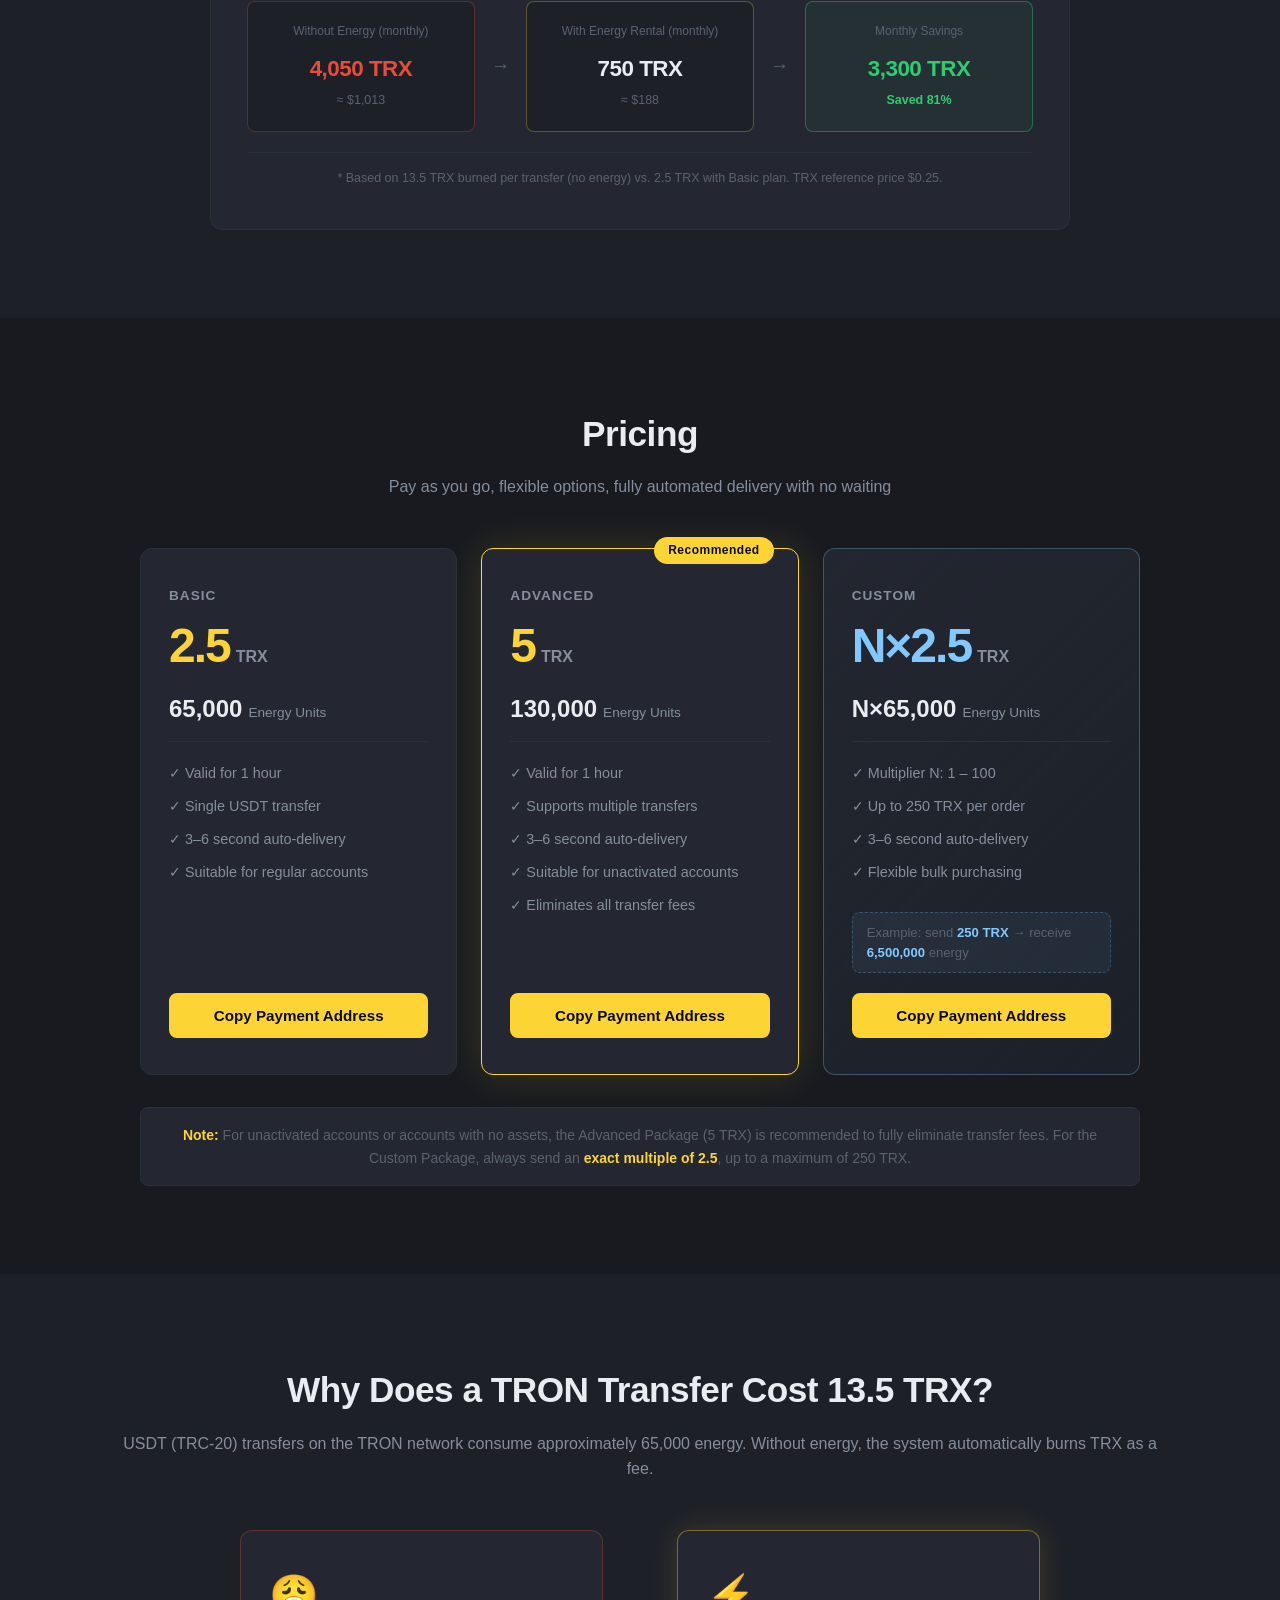
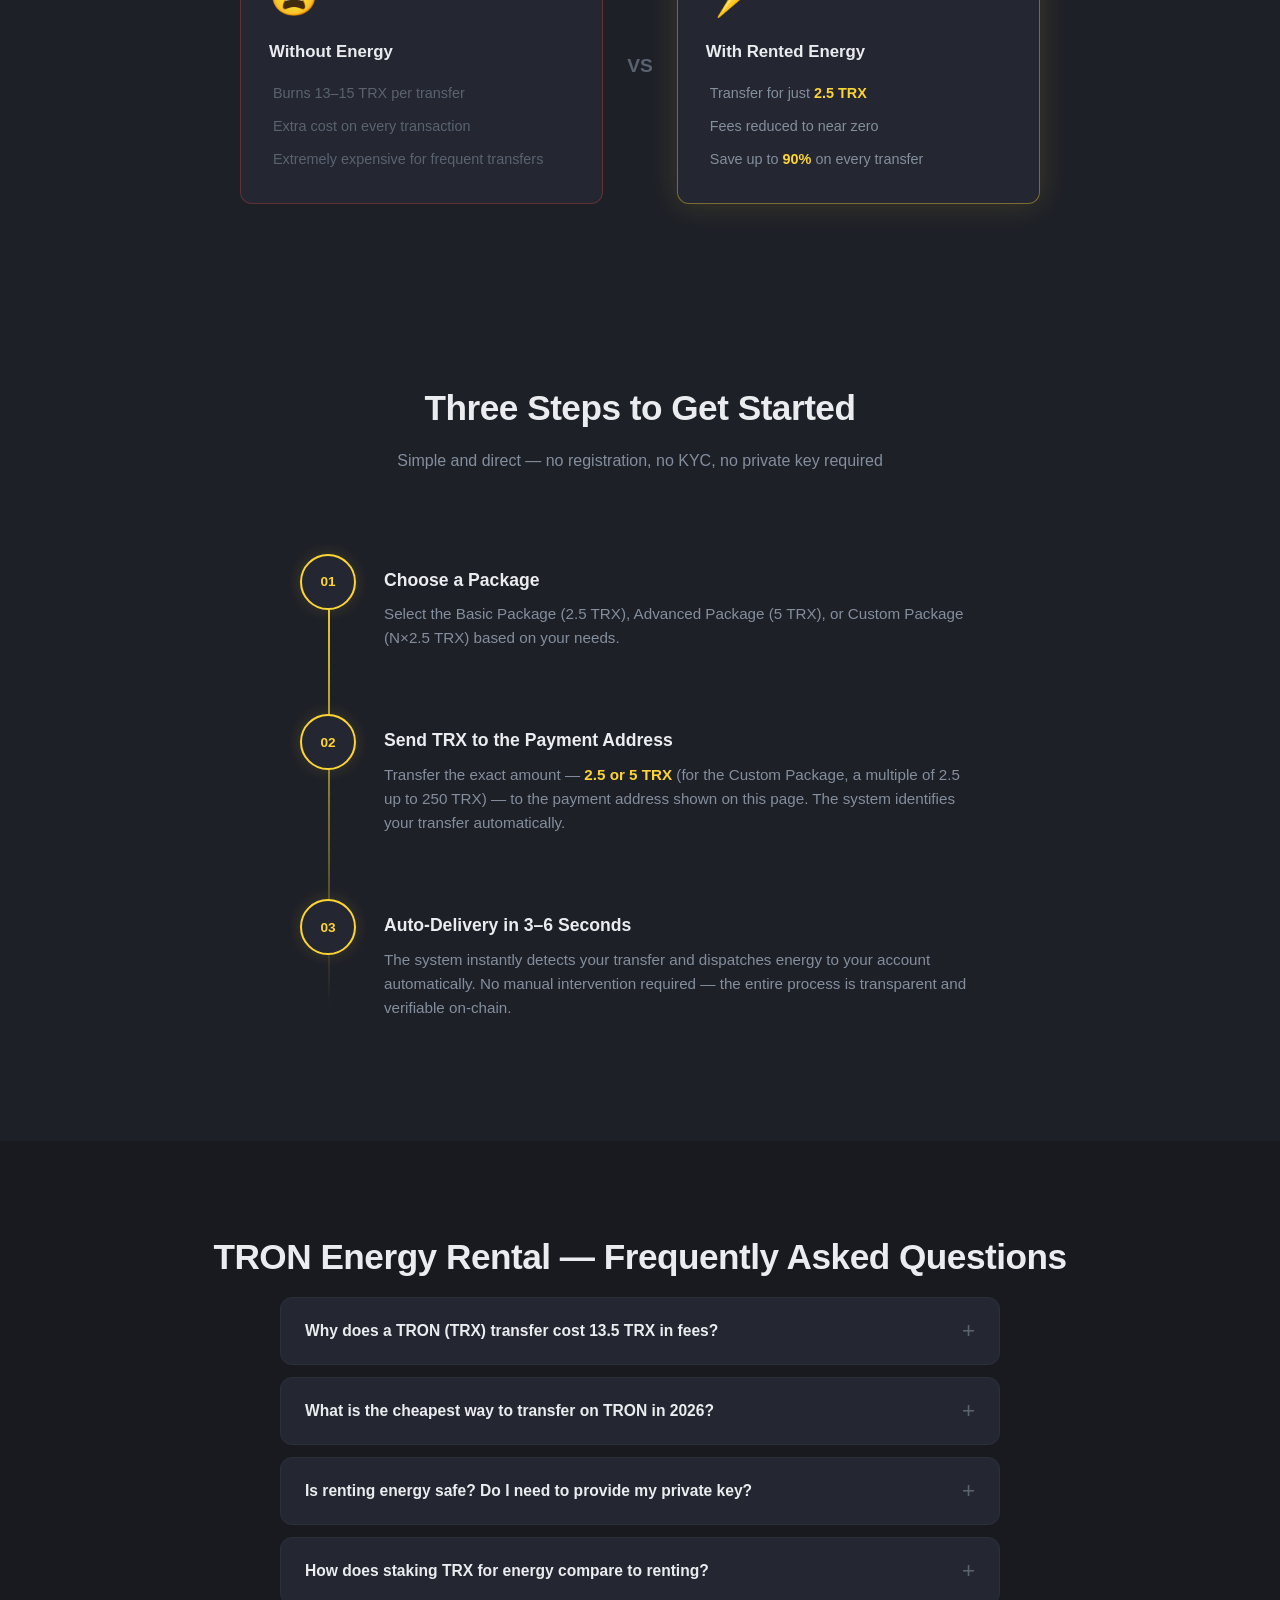
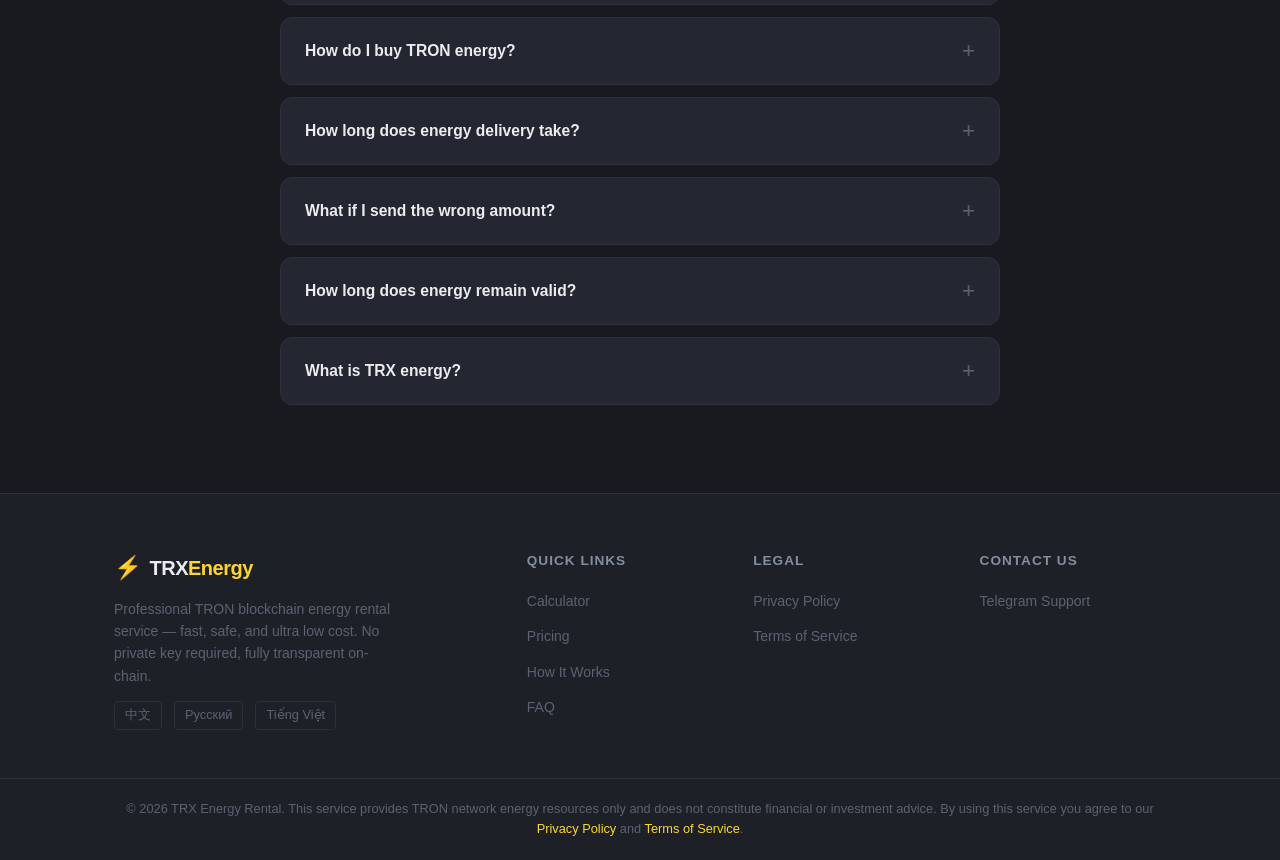
==== commit efc8ce89: "fix(pricing): 更新价格配置以反映新的TRX费用标准 - 将基础套餐价格从2 TRX调整为2.5 TRX - 相应更新高级套餐价格从4 TRX调整为5 TRX - 更新自定义套餐的价格计算" ====
--- a/en/index.html
+++ b/en/index.html
@@ -20,7 +20,7 @@
   <meta property="og:type" content="website" />
   <meta property="og:url" content="https://2-trx.com/en/" />
   <meta property="og:title" content="TRON Energy Rental | Buy TRX Energy - Save 90% on USDT Transfer Fees" />
-  <meta property="og:description" content="2 TRX gets 65,000 energy. Save 90% on USDT transfer fees. Auto-delivery in 3-6 seconds, 24/7 fully automated service. No private key required." />
+  <meta property="og:description" content="2.5 TRX gets 65,000 energy. Save 90% on USDT transfer fees. Auto-delivery in 3-6 seconds, 24/7 fully automated service. No private key required." />
   <meta property="og:image" content="https://2-trx.com/assets/og-image.png" />
   <meta property="og:locale" content="en_US" />
   <meta property="og:locale:alternate" content="zh_CN" />
@@ -30,7 +30,7 @@
   <!-- Twitter Card -->
   <meta name="twitter:card" content="summary_large_image" />
   <meta name="twitter:title" content="TRON Energy Rental | Save 90% on USDT Transfer Fees" />
-  <meta name="twitter:description" content="2 TRX gets 65,000 TRON energy. Auto-delivery in 3-6 seconds, 24/7 service." />
+  <meta name="twitter:description" content="2.5 TRX gets 65,000 TRON energy. Auto-delivery in 3-6 seconds, 24/7 service." />
 
   <!-- JSON-LD: WebSite -->
   <script type="application/ld+json">
@@ -60,7 +60,7 @@
     "contactPoint": {
       "@type": "ContactPoint",
       "contactType": "customer service",
-      "url": "https://t.me/clint_gary",
+      "url": "https://t.me/twotrx_24h",
       "availableLanguage": ["English", "Chinese"]
     },
     "aggregateRating": {
@@ -82,7 +82,7 @@
         "@type": "Service",
         "name": "TRON Energy Rental Service",
         "alternateName": "TRX Energy Rental",
-        "description": "Professional TRON blockchain energy rental service. By renting energy, USDT transfer fees can be reduced by 90%, starting from just 2 TRX. Auto-delivery in 3-6 seconds, no private key required, 24/7 service.",
+        "description": "Professional TRON blockchain energy rental service. By renting energy, USDT transfer fees can be reduced by 90%, starting from just 2.5 TRX. Auto-delivery in 3-6 seconds, no private key required, 24/7 service.",
         "provider": {
           "@type": "Organization",
           "name": "TRX Energy Rental"
@@ -96,21 +96,21 @@
             {
               "@type": "Offer",
               "name": "Basic Package",
-              "price": "2",
+              "price": "2.5",
               "priceCurrency": "TRX",
               "description": "65,000 energy, valid for 1 hour, suitable for a single USDT transfer"
             },
             {
               "@type": "Offer",
               "name": "Advanced Package",
-              "price": "4",
+              "price": "5",
               "priceCurrency": "TRX",
               "description": "130,000 energy, valid for 1 hour, supports multiple transfers, suitable for unactivated accounts"
             },
             {
               "@type": "Offer",
               "name": "Custom Package",
-              "description": "N×2 TRX for N×65,000 energy, N up to 100, maximum 200 TRX for 6,500,000 energy"
+              "description": "N×2.5 TRX for N×65,000 energy, N up to 100, maximum 250 TRX for 6,500,000 energy"
             }
           ]
         }
@@ -153,7 +153,7 @@
         "name": "Why does a TRON (TRX) transfer cost 13.5 TRX in fees?",
         "acceptedAnswer": {
           "@type": "Answer",
-          "text": "USDT (TRC-20) transfers on the TRON network require approximately 65,000 units of 'energy'. If your account has no energy, the system automatically burns approximately 13.5 TRX as a transaction fee. By renting energy, you can reduce this cost to just 2 TRX, saving around 90%."
+          "text": "USDT (TRC-20) transfers on the TRON network require approximately 65,000 units of 'energy'. If your account has no energy, the system automatically burns approximately 13.5 TRX as a transaction fee. By renting energy, you can reduce this cost to just 2.5 TRX, saving around 90%."
         }
       },
       {
@@ -161,7 +161,7 @@
         "name": "What is the cheapest way to transfer on TRON in 2026?",
         "acceptedAnswer": {
           "@type": "Answer",
-          "text": "The cheapest way to transfer on TRON is to rent energy from the TRX Energy Rental platform. For just 2 TRX you get 65,000 energy to complete one USDT transfer, saving approximately 90% compared to burning TRX fees directly. High-frequency users should consider the Custom Package for bulk energy purchases at even lower per-transfer cost."
+          "text": "The cheapest way to transfer on TRON is to rent energy from the TRX Energy Rental platform. For just 2.5 TRX you get 65,000 energy to complete one USDT transfer, saving approximately 90% compared to burning TRX fees directly. High-frequency users should consider the Custom Package for bulk energy purchases at even lower per-transfer cost."
         }
       },
       {
@@ -193,7 +193,7 @@
         "name": "What if I send the wrong amount?",
         "acceptedAnswer": {
           "@type": "Answer",
-          "text": "Please send exactly 2 or 4 TRX (or for the Custom Package, an even multiple of 2, up to 200 TRX). If the amount does not match a valid package, the system may be unable to automatically dispatch energy. If this happens, please contact customer support via the link on this page."
+          "text": "Please send exactly 2.5 or 5 TRX (or for the Custom Package, a multiple of 2.5, up to 250 TRX). If the amount does not match a valid package, the system may be unable to automatically dispatch energy. If this happens, please contact customer support via the link on this page."
         }
       },
       {
@@ -217,7 +217,7 @@
         "name": "How does staking TRX for energy compare to renting?",
         "acceptedAnswer": {
           "@type": "Answer",
-          "text": "Staking TRX provides long-term energy but requires locking up a large amount of TRX (roughly 10,000 TRX staked yields about 65,000 energy per day). Renting requires no locked funds — pay as you go for just 2 TRX. For retail and low-to-medium frequency users, renting is far more cost-effective; heavy users making 50+ transfers per day may consider combining both approaches."
+          "text": "Staking TRX provides long-term energy but requires locking up a large amount of TRX (roughly 10,000 TRX staked yields about 65,000 energy per day). Renting requires no locked funds — pay as you go for just 2.5 TRX. For retail and low-to-medium frequency users, renting is far more cost-effective; heavy users making 50+ transfers per day may consider combining both approaches."
         }
       }
     ]
@@ -240,7 +240,7 @@
         <a href="#pricing">Pricing</a>
         <a href="#how-it-works">How It Works</a>
         <a href="#faq">FAQ</a>
-        <a href="https://t.me/clint_gary" class="btn-nav" rel="noopener noreferrer" target="_blank">
+        <a href="https://t.me/twotrx_24h" class="btn-nav" rel="noopener noreferrer" target="_blank">
           <svg viewBox="0 0 24 24" width="15" height="15" fill="currentColor" aria-hidden="true" style="vertical-align:-2px;margin-right:5px"><path d="M12 0C5.373 0 0 5.373 0 12s5.373 12 12 12 12-5.373 12-12S18.627 0 12 0zm5.894 8.221-1.97 9.28c-.145.658-.537.818-1.084.508l-3-2.21-1.447 1.394c-.16.16-.295.295-.605.295l.213-3.053 5.56-5.023c.242-.213-.054-.333-.373-.12L8.32 13.617l-2.96-.924c-.643-.204-.657-.643.136-.953l11.57-4.461c.537-.194 1.006.131.828.942z"/></svg>Support
         </a>
         <!-- Language switcher -->
@@ -266,7 +266,7 @@
       <div class="container hero-content">
         <div class="hero-badge">Fully Automated · Instant Delivery · No Private Key · Ultra Low Cost</div>
         <h1 id="hero-title">TRON Energy Rental<br /><span class="accent">Save 90% on USDT Transfer Fees</span></h1>
-        <p class="hero-subtitle">Stop burning 13.5 TRX every time you send USDT on TRON. Rent full energy for as little as <strong>2 TRX</strong> — auto-delivery in 3–6 seconds, 24/7 fully automated service.</p>
+        <p class="hero-subtitle">Stop burning 13.5 TRX every time you send USDT on TRON. Rent full energy for as little as <strong>2.5 TRX</strong> — auto-delivery in 3–6 seconds, 24/7 fully automated service.</p>
         <div class="hero-actions">
           <a href="#pricing" class="btn btn-primary">Buy Energy Now</a>
           <a href="#how-it-works" class="btn btn-ghost">How It Works</a>
@@ -304,7 +304,7 @@
             </svg>
             <span class="copy-feedback" aria-live="polite"></span>
           </button>
-          <p class="pay-address-desc">Send <strong>2 TRX</strong> (Basic Package) to this address and receive <strong>65,000</strong> energy instantly</p>
+          <p class="pay-address-desc">Send <strong>2.5 TRX</strong> (Basic Package) to this address and receive <strong>65,000</strong> energy instantly</p>
         </div>
       </div>
     </section>
@@ -370,7 +370,7 @@
               <span class="calc-result-sub" id="calc-save-pct">Saved 85%</span>
             </div>
           </div>
-          <p class="calc-note">* Based on 13.5 TRX burned per transfer (no energy) vs. 2 TRX with Basic plan. TRX reference price $0.25.</p>
+          <p class="calc-note">* Based on 13.5 TRX burned per transfer (no energy) vs. 2.5 TRX with Basic plan. TRX reference price $0.25.</p>
         </div>
       </div>
     </section>
@@ -385,7 +385,7 @@
           <article class="pricing-card">
             <div class="pricing-tag">Basic</div>
             <div class="pricing-price">
-              <span class="price-amount">2</span>
+              <span class="price-amount">2.5</span>
               <span class="price-unit">TRX</span>
             </div>
             <div class="pricing-energy">
@@ -405,7 +405,7 @@
             <div class="pricing-badge">Recommended</div>
             <div class="pricing-tag">Advanced</div>
             <div class="pricing-price">
-              <span class="price-amount">4</span>
+              <span class="price-amount">5</span>
               <span class="price-unit">TRX</span>
             </div>
             <div class="pricing-energy">
@@ -425,7 +425,7 @@
           <article class="pricing-card pricing-card-custom">
             <div class="pricing-tag">Custom</div>
             <div class="pricing-price">
-              <span class="price-amount">N×2</span>
+              <span class="price-amount">N×2.5</span>
               <span class="price-unit">TRX</span>
             </div>
             <div class="pricing-energy">
@@ -434,12 +434,12 @@
             </div>
             <ul class="pricing-features">
               <li>✓ Multiplier N: 1 – 100</li>
-              <li>✓ Up to 200 TRX per order</li>
+              <li>✓ Up to 250 TRX per order</li>
               <li>✓ 3–6 second auto-delivery</li>
               <li>✓ Flexible bulk purchasing</li>
             </ul>
             <div class="custom-example">
-              Example: send <strong>200 TRX</strong> → receive <strong>6,500,000</strong> energy
+              Example: send <strong>250 TRX</strong> → receive <strong>6,500,000</strong> energy
             </div>
             <button class="btn btn-primary btn-block btn-copy-addr" data-address="TUQDxRd7b8ebhZ6i6UMQYFajEqugQfu7gu">Copy Payment Address</button>
           </article>
@@ -447,7 +447,7 @@
         </div>
 
         <p class="pricing-note">
-          <strong>Note:</strong> For unactivated accounts or accounts with no assets, the Advanced Package (4 TRX) is recommended to fully eliminate transfer fees. For the Custom Package, always send an <strong>exact even multiple of 2</strong>, up to a maximum of 200 TRX.
+          <strong>Note:</strong> For unactivated accounts or accounts with no assets, the Advanced Package (5 TRX) is recommended to fully eliminate transfer fees. For the Custom Package, always send an <strong>exact multiple of 2.5</strong>, up to a maximum of 250 TRX.
         </p>
       </div>
     </section>
@@ -472,7 +472,7 @@
             <div class="compare-icon" aria-hidden="true">⚡</div>
             <h3>With Rented Energy</h3>
             <ul>
-              <li>Transfer for just <strong>2 TRX</strong></li>
+              <li>Transfer for just <strong>2.5 TRX</strong></li>
               <li>Fees reduced to near zero</li>
               <li>Save up to <strong>90%</strong> on every transfer</li>
             </ul>
@@ -491,14 +491,14 @@
             <div class="step-number" aria-hidden="true">01</div>
             <div class="step-content">
               <h3>Choose a Package</h3>
-              <p>Select the Basic Package (2 TRX), Advanced Package (4 TRX), or Custom Package (N×2 TRX) based on your needs.</p>
+              <p>Select the Basic Package (2.5 TRX), Advanced Package (5 TRX), or Custom Package (N×2.5 TRX) based on your needs.</p>
             </div>
           </li>
           <li class="step">
             <div class="step-number" aria-hidden="true">02</div>
             <div class="step-content">
               <h3>Send TRX to the Payment Address</h3>
-              <p>Transfer the exact amount — <strong>2 or 4 TRX</strong> (for the Custom Package, an even multiple of 2 up to 200 TRX) — to the payment address shown on this page. The system identifies your transfer automatically.</p>
+              <p>Transfer the exact amount — <strong>2.5 or 5 TRX</strong> (for the Custom Package, a multiple of 2.5 up to 250 TRX) — to the payment address shown on this page. The system identifies your transfer automatically.</p>
             </div>
           </li>
           <li class="step">
@@ -523,7 +523,7 @@
               <button aria-expanded="false" aria-controls="faq-1">Why does a TRON (TRX) transfer cost 13.5 TRX in fees?</button>
             </dt>
             <dd class="faq-answer" id="faq-1" hidden>
-              USDT (TRC-20) transfers on the TRON network require approximately 65,000 units of "energy". If your account has no energy, the system automatically burns approximately <strong>13.5 TRX</strong> as a transaction fee. By renting energy, you can reduce this cost to just 2 TRX, saving around <strong>90%</strong>.
+              USDT (TRC-20) transfers on the TRON network require approximately 65,000 units of "energy". If your account has no energy, the system automatically burns approximately <strong>13.5 TRX</strong> as a transaction fee. By renting energy, you can reduce this cost to just 2.5 TRX, saving around <strong>90%</strong>.
             </dd>
           </div>
 
@@ -532,7 +532,7 @@
               <button aria-expanded="false" aria-controls="faq-2">What is the cheapest way to transfer on TRON in 2026?</button>
             </dt>
             <dd class="faq-answer" id="faq-2" hidden>
-              The cheapest way to transfer on TRON is to rent energy from the TRX Energy Rental platform. For just <strong>2 TRX</strong> you get 65,000 energy to complete one USDT transfer, saving approximately 90% compared to burning TRX fees directly. High-frequency users should consider the Custom Package for bulk energy at an even lower per-transfer cost.
+              The cheapest way to transfer on TRON is to rent energy from the TRX Energy Rental platform. For just <strong>2.5 TRX</strong> you get 65,000 energy to complete one USDT transfer, saving approximately 90% compared to burning TRX fees directly. High-frequency users should consider the Custom Package for bulk energy at an even lower per-transfer cost.
             </dd>
           </div>
 
@@ -550,7 +550,7 @@
               <button aria-expanded="false" aria-controls="faq-4">How does staking TRX for energy compare to renting?</button>
             </dt>
             <dd class="faq-answer" id="faq-4" hidden>
-              Staking TRX provides long-term energy but requires locking up a large amount of funds (roughly 10,000 TRX staked yields about 65,000 energy per day). Renting requires no locked funds — <strong>pay just 2 TRX as you go</strong>. For retail and low-to-medium frequency users, renting is far more economical. Users making 50+ transfers daily may consider combining both approaches.
+              Staking TRX provides long-term energy but requires locking up a large amount of funds (roughly 10,000 TRX staked yields about 65,000 energy per day). Renting requires no locked funds — <strong>pay just 2.5 TRX as you go</strong>. For retail and low-to-medium frequency users, renting is far more economical. Users making 50+ transfers daily may consider combining both approaches.
             </dd>
           </div>
 
@@ -577,7 +577,7 @@
               <button aria-expanded="false" aria-controls="faq-7">What if I send the wrong amount?</button>
             </dt>
             <dd class="faq-answer" id="faq-7" hidden>
-              Please send exactly 2 or 4 TRX (or for the Custom Package, an even multiple of 2, up to 200 TRX). If the amount does not match a valid package, the system may be unable to automatically dispatch energy. If this happens, please contact customer support via the Telegram link on this page.
+              Please send exactly 2.5 or 5 TRX (or for the Custom Package, a multiple of 2.5, up to 250 TRX). If the amount does not match a valid package, the system may be unable to automatically dispatch energy. If this happens, please contact customer support via the Telegram link on this page.
             </dd>
           </div>
 
@@ -639,7 +639,7 @@
       <div class="footer-contact">
         <h3>Contact Us</h3>
         <ul>
-          <li><a href="https://t.me/clint_gary" rel="noopener noreferrer" target="_blank">Telegram Support</a></li>
+          <li><a href="https://t.me/twotrx_24h" rel="noopener noreferrer" target="_blank">Telegram Support</a></li>
         </ul>
       </div>
     </div>
